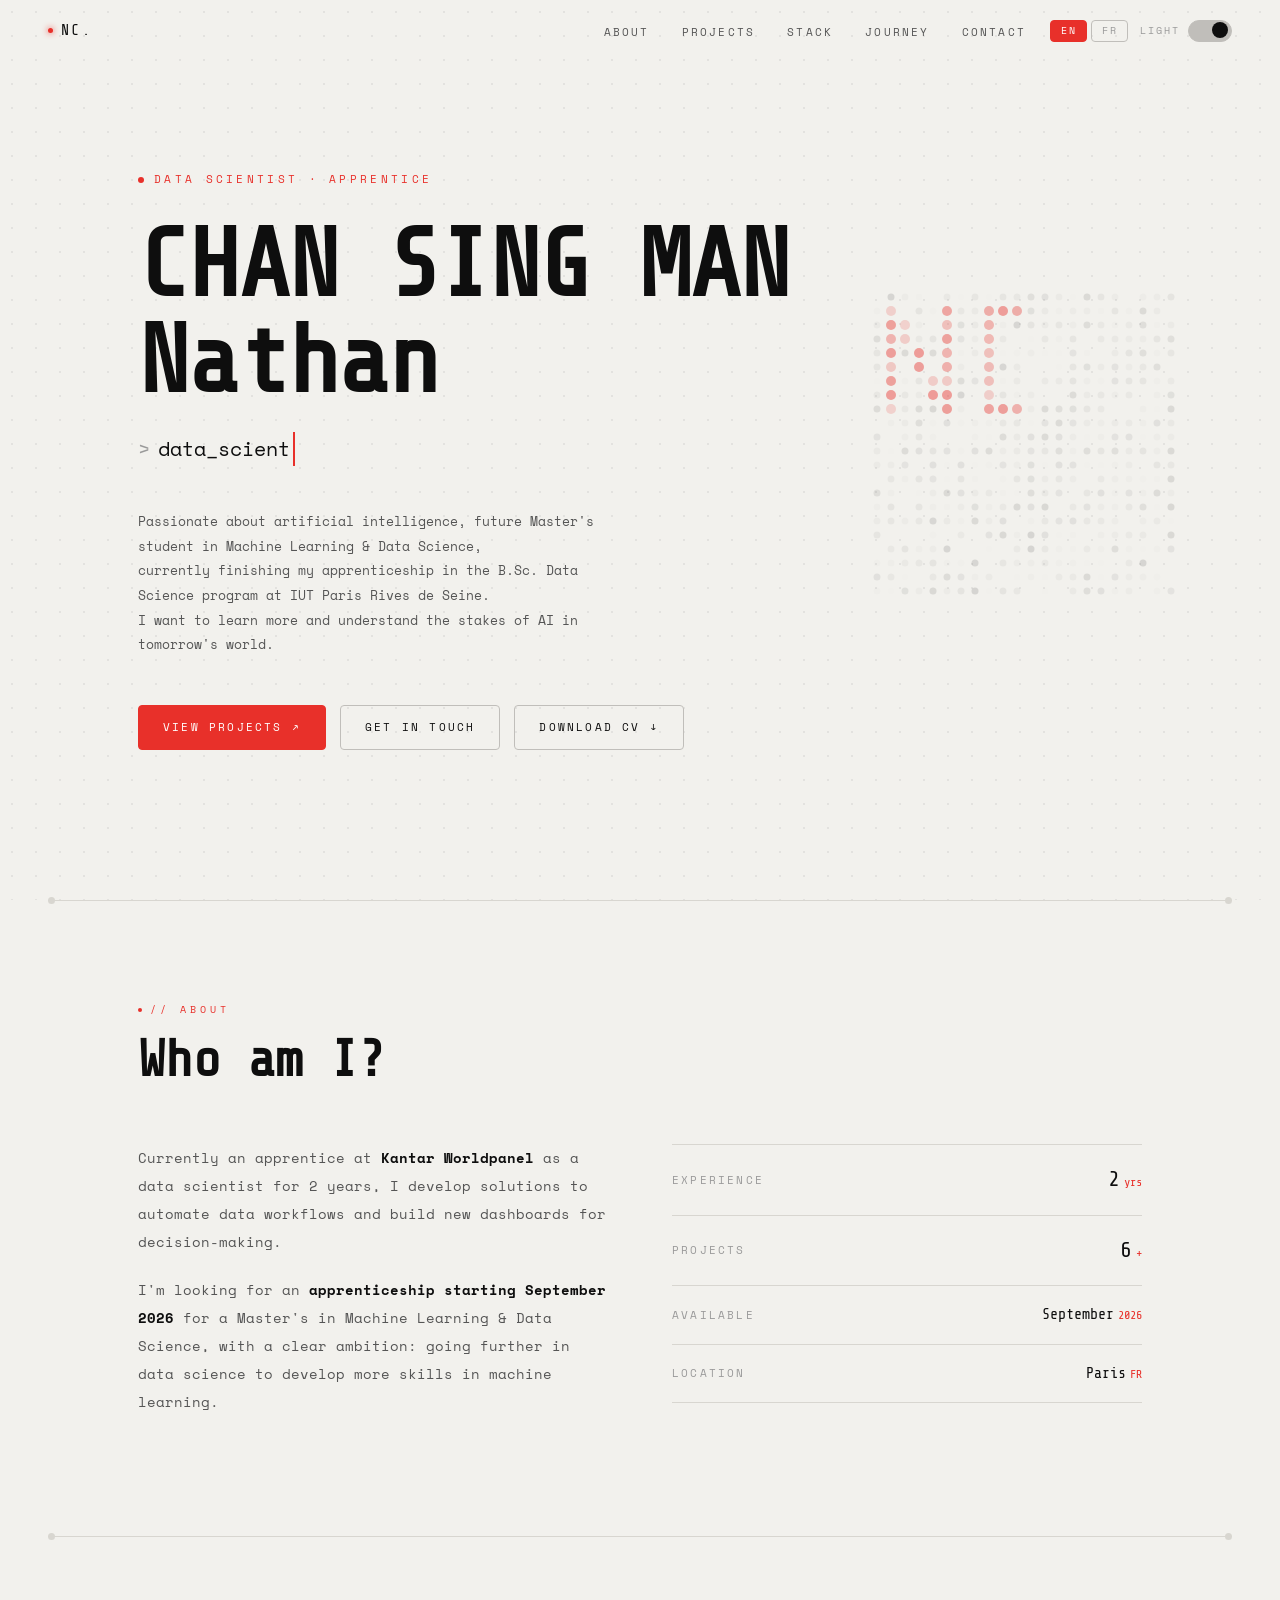
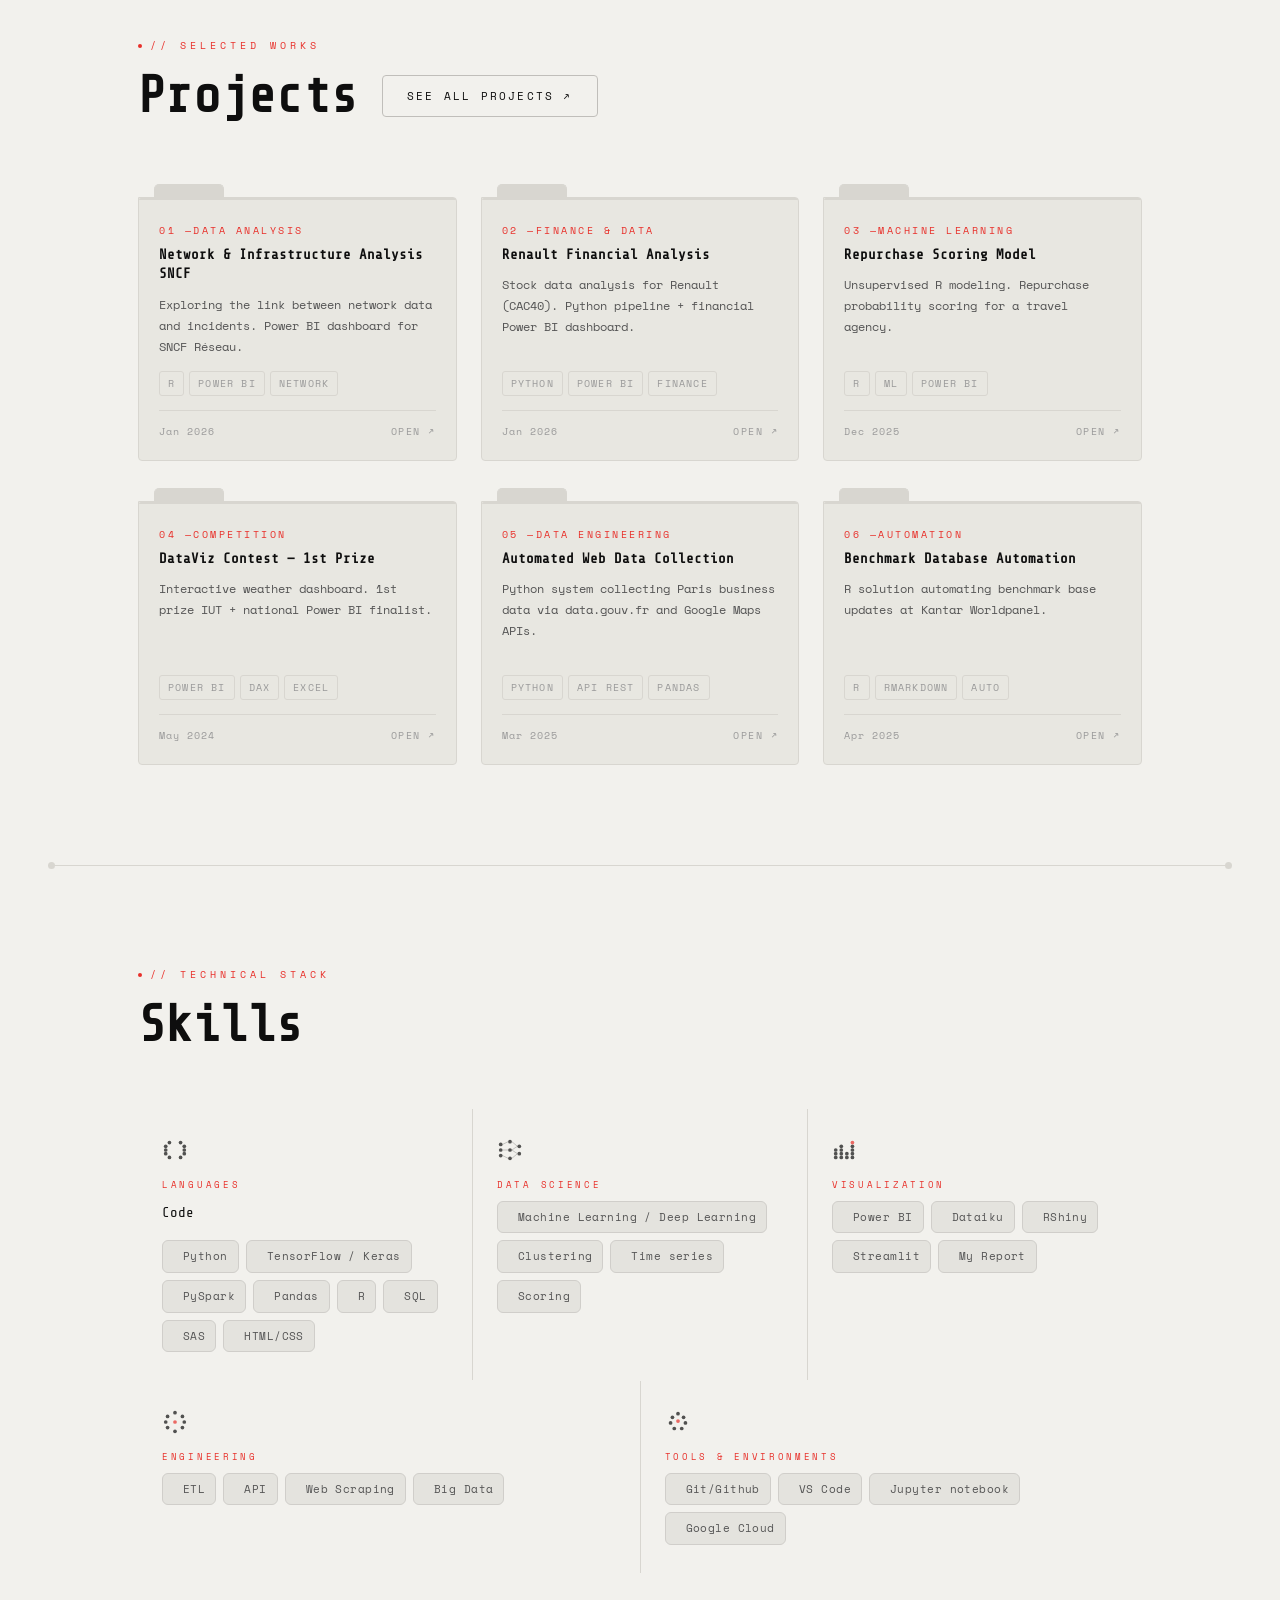
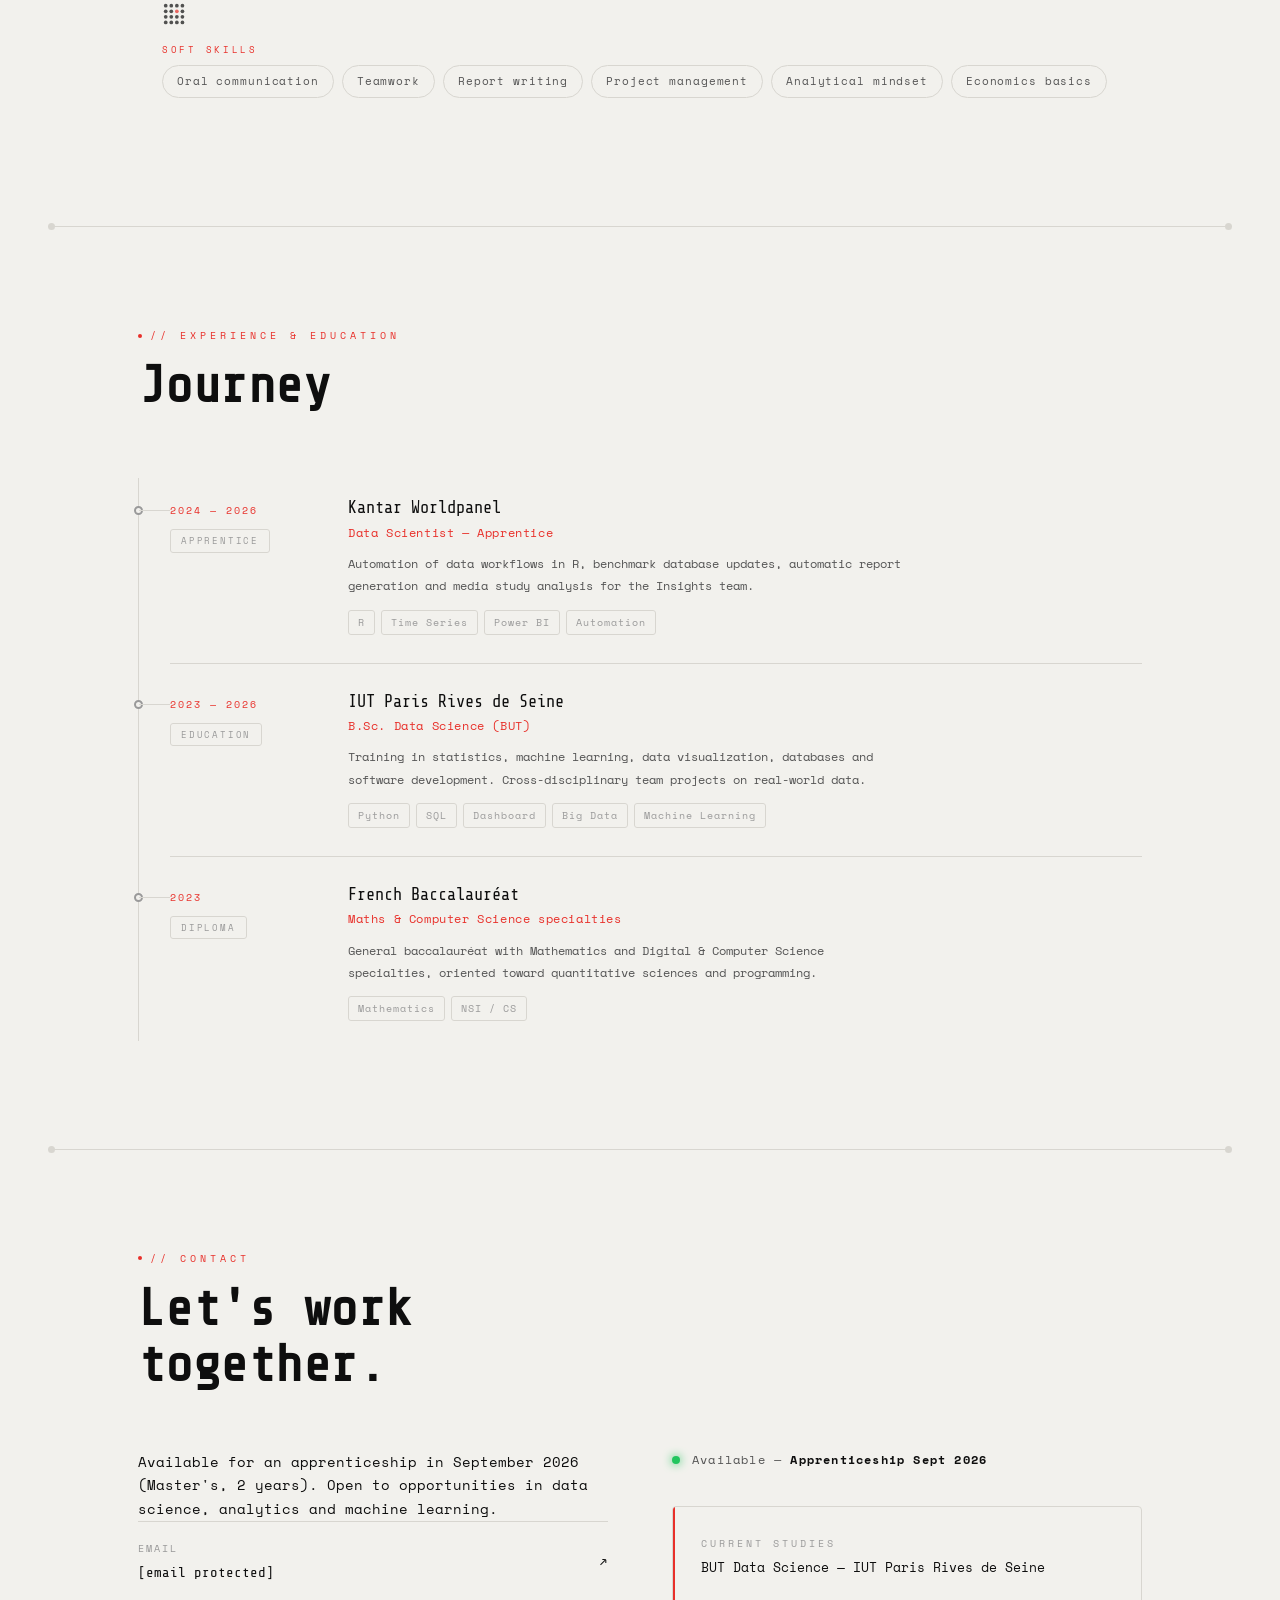
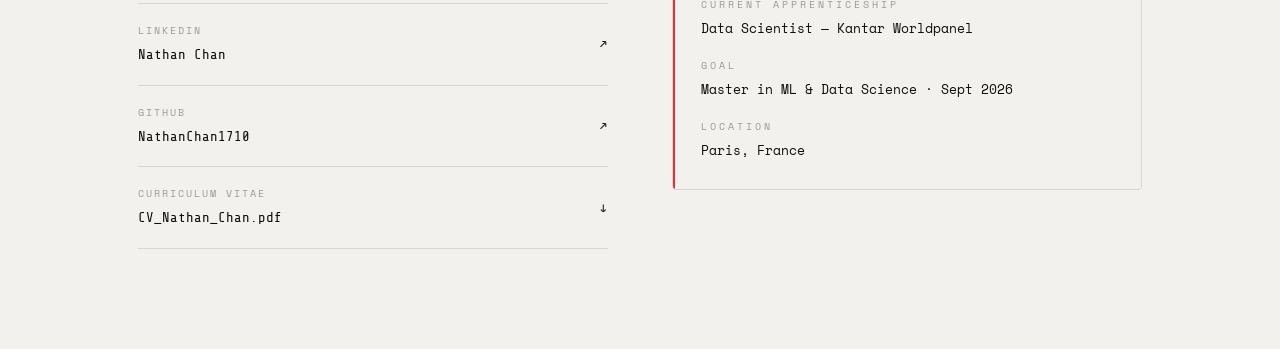
==== index.html @ ea1f3a89 "fix mobile mod" ====
<!DOCTYPE html>
<html lang="en" data-theme="light">
<head>
  <meta charset="UTF-8" />
  <meta name="viewport" content="width=device-width, initial-scale=1.0" />
  <link rel="icon" type="image/png" href="icon.png">
  <link rel="preconnect" href="https://fonts.googleapis.com" />
  <link rel="preconnect" href="https://fonts.gstatic.com" crossorigin />
  <link href="https://fonts.googleapis.com/css2?family=Share+Tech+Mono&family=Space+Mono:ital,wght@0,400;0,700;1,400&display=swap" rel="stylesheet" />

  <!-- SEO -->
  <title>Nathan Chan Sing Man — Data Scientist & ML Engineer</title>
  <meta name="description" content="Portfolio de Nathan Chan Sing Man, Data Scientist en alternance chez Kantar Worldpanel. Projets en Python, R, Power BI, Machine Learning et Data Engineering.">
  <meta name="keywords" content="Nathan Chan Sing Man, Data Scientist, Machine Learning, Python, R, Power BI, Data Engineering, IUT Paris, Kantar Worldpanel, portfolio">
  <meta name="author" content="Nathan Chan Sing Man">
  <link rel="canonical" href="https://nathanchansingman.netlify.app/">
  <meta name="robots" content="index, follow">
  <meta name="googlebot" content="index, follow">
  <meta name="google-site-verification" content="92Bvwiwq-VwMR6B7AMSwlVvuZEKWQvHiy6HHFchWAic" />

  <!-- Open Graph -->
  <meta property="og:type" content="website">
  <meta property="og:url" content="https://nathanchansingman.netlify.app/">
  <meta property="og:title" content="Nathan Chan Sing Man — Data Scientist & ML Engineer">
  <meta property="og:description" content="Portfolio de Nathan Chan Sing Man, Data Scientist en alternance chez Kantar Worldpanel. Projets en Python, R, Power BI, Machine Learning et Data Engineering.">
  <meta property="og:image" content="https://nathanchansingman.netlify.app/Images/og-preview.png">
  <meta property="og:locale" content="fr_FR">
  <meta property="og:locale:alternate" content="en_GB">

  <!-- Twitter Card -->
  <meta name="twitter:card" content="summary_large_image">
  <meta name="twitter:title" content="Nathan Chan Sing Man — Data Scientist">
  <meta name="twitter:description" content="Portfolio Data Science : Python, R, Power BI, ML. Alternant chez Kantar Worldpanel, IUT Paris Rives de Seine.">
  <meta name="twitter:image" content="https://nathanchansingman.netlify.app/Images/og-preview.png">

  <!-- JSON-LD -->
  <script type="application/ld+json">
  {
    "@context": "https://schema.org",
    "@type": "Person",
    "name": "Nathan Chan Sing Man",
    "url": "https://nathanchansingman.netlify.app/",
    "jobTitle": "Data Scientist",
    "worksFor": { "@type": "Organization", "name": "Kantar Worldpanel" },
    "alumniOf": { "@type": "EducationalOrganization", "name": "IUT Paris Rives de Seine" },
    "sameAs": [
      "https://www.linkedin.com/in/nathan-chan-sing-man-560b10272/",
      "https://github.com/NathanChan1710"
    ],
    "knowsAbout": ["Python", "R", "Machine Learning", "Power BI", "Data Science", "Data Engineering"]
  }
  </script>
  <style>
    *, *::before, *::after { margin: 0; padding: 0; box-sizing: border-box; }

    :root {
      --mono: 'Space Mono', monospace;
      --dot:  'Share Tech Mono', monospace;
      --red:  #e8302a;
      --transition: 0.4s cubic-bezier(0.25, 0.46, 0.45, 0.94);
    }

    [data-theme="dark"] {
      --bg:            #0a0a0a;
      --bg2:           #111111;
      --border:        #1e1e1e;
      --border2:       #2e2e2e;
      --text:          #f0f0f0;
      --text2:         #888;
      --text3:         #444;
      --folder-bg:     #141414;
      --folder-tab:    #1c1c1c;
      --folder-cover:  #1a1a1a;
      --folder-paper:  #111111;
      --folder-shadow: rgba(0,0,0,0.8);
      --nav-bg:        rgba(10,10,10,0.94);
      --noise-op:      0.022;
      --dot-color:     rgba(255,255,255,0.07);
      --widget-bg:     rgba(18,18,18,0.96);
      --tag-bg:        rgba(255,255,255,0.04);
      --sk-chip-bg:    #161616;
      --sk-chip-border:#252525;
    }

    [data-theme="light"] {
      --bg:            #f2f1ed;
      --bg2:           #e8e7e1;
      --border:        #d8d6d0;
      --border2:       #c0beba;
      --text:          #0e0e0e;
      --text2:         #555;
      --text3:         #9a9a9a;
      --folder-bg:     #e8e7e1;
      --folder-tab:    #d8d6d0;
      --folder-cover:  #dddbd5;
      --folder-paper:  #eeede8;
      --folder-shadow: rgba(0,0,0,0.12);
      --nav-bg:        rgba(242,241,237,0.94);
      --noise-op:      0.035;
      --dot-color:     rgba(0,0,0,0.06);
      --widget-bg:     rgba(230,229,224,0.97);
      --tag-bg:        rgba(0,0,0,0.04);
      --sk-chip-bg:    #e4e3de;
      --sk-chip-border:#d0ceca;
    }

    html { scroll-behavior: smooth; }
    body {
      background: var(--bg); color: var(--text);
      font-family: var(--mono); font-size: 14px; line-height: 1.7;
      overflow-x: hidden;
      transition: background 0.5s ease, color 0.5s ease;
    }

    body::before {
      content: ''; position: fixed; inset: 0;
      background-image: radial-gradient(circle, var(--dot-color) 1px, transparent 1px);
      background-size: 24px 24px;
      pointer-events: none; z-index: 0;
      transition: opacity 0.5s;
    }

    /* ── NAV ── */
    nav {
      position: fixed; top: 0; left: 0; right: 0; z-index: 600;
      display: flex; justify-content: space-between; align-items: center;
      padding: 18px 48px; border-bottom: 1px solid transparent;
      transition: border-color 0.4s, background 0.4s;
    }
    nav.scrolled { border-color: var(--border); background: var(--nav-bg); backdrop-filter: blur(16px); }

    .nav-logo {
      font-family: var(--dot); font-size: 15px; letter-spacing: 0.15em;
      color: var(--text); text-decoration: none;
      display: flex; align-items: center; gap: 8px;
    }
    .nav-logo-dot {
      width: 5px; height: 5px; background: var(--red); border-radius: 50%;
      box-shadow: 0 0 6px var(--red);
      animation: dotPulse 3s ease infinite;
    }
    @keyframes dotPulse {
      0%,100% { opacity:1; transform: scale(1); }
      50% { opacity:0.4; transform: scale(0.6); }
    }

    .nav-right { display: flex; align-items: center; gap: 24px; }
    .nav-links { display: flex; gap: 32px; list-style: none; }
    .nav-links a {
      color: var(--text2); text-decoration: none;
      font-size: 11px; letter-spacing: 0.2em; text-transform: uppercase;
      transition: color var(--transition); position: relative;
    }
    .nav-links a::after {
      content: ''; position: absolute; bottom: -4px; left: 0;
      width: 100%; height: 1px; background: var(--red);
      transform: scaleX(0);
      transform-origin: var(--underline-origin, left);
      transition: transform 0.3s ease;
    }
    .nav-links a:hover { color: var(--text); }
    .nav-links a:hover::after { transform: scaleX(1); transform-origin: left; }
    .nav-links a.active::after { transform: scaleX(1); }

    /* NAV CONTROLS ROW */
    .nav-controls { display: flex; align-items: center; gap: 12px; }

    /* Language toggle */
    .lang-toggle {
      display: flex; align-items: center; gap: 4px;
      font-size: 10px; letter-spacing: 0.15em;
    }
    .lang-btn {
      padding: 5px 10px; cursor: pointer;
      background: transparent;
      border: 1px solid var(--border2);
      border-radius: 4px;
      font-family: var(--mono);
      font-size: 10px; letter-spacing: 0.15em; text-transform: uppercase;
      color: var(--text3); transition: all 0.25s; line-height: 1;
    }
    .lang-btn.active { background: var(--red); color: #fff; border-color: var(--red); }
    .lang-separator { display: none; }

    /* Theme toggle */
    .theme-toggle-wrap { display: flex; align-items: center; gap: 8px; }
    .toggle-label { font-size: 10px; letter-spacing: 0.2em; text-transform: uppercase; color: var(--text3); user-select: none; min-width: 34px; }
    .theme-toggle { position: relative; width: 44px; height: 22px; cursor: pointer; flex-shrink: 0; }
    .theme-toggle input { opacity: 0; width: 0; height: 0; position: absolute; }
    .toggle-track { position: absolute; inset: 0; background: var(--border2); border: 1px solid var(--border2); border-radius: 11px; transition: background 0.3s; }
    .toggle-thumb { position: absolute; top: 2px; left: 2px; width: 16px; height: 16px; background: var(--text); border-radius: 50%; transition: transform 0.3s ease; }
    .theme-toggle input:checked ~ .toggle-thumb { transform: translateX(22px); }

    /* Hamburger */
    .hamburger { display: none; flex-direction: column; gap: 5px; cursor: pointer; padding: 6px; background: none; border: none; }
    .hamburger span { display: block; width: 20px; height: 1.5px; background: var(--text); transition: all 0.3s; }
    .hamburger.open span:nth-child(1) { transform: translateY(6.5px) rotate(45deg); }
    .hamburger.open span:nth-child(2) { opacity: 0; transform: scaleX(0); }
    .hamburger.open span:nth-child(3) { transform: translateY(-6.5px) rotate(-45deg); }

    /* Mobile menu */
    .mobile-menu {
      display: none;
      position: fixed; top: 72px; left: 12px; right: 12px;
      z-index: 590;
      background: var(--nav-bg);
      backdrop-filter: blur(24px);
      -webkit-backdrop-filter: blur(24px);
      border: 1px solid var(--border);
      border-radius: 12px;
      padding: 8px 0 8px;
      flex-direction: column;
      align-items: stretch;
      gap: 0;
      opacity: 0;
      transform: translateY(-20px) scale(0.94);
      transform-origin: top center;
      transition: opacity 0.35s cubic-bezier(0.22,1,0.36,1),
                  transform 0.35s cubic-bezier(0.22,1,0.36,1);
      box-shadow: 0 16px 48px rgba(0,0,0,0.18);
      pointer-events: none;
      clip-path: inset(0 0 100% 0 round 12px);
    }
    .mobile-menu.open {
      display: flex;
      opacity: 1;
      transform: translateY(0) scale(1);
      pointer-events: all;
      animation: menuReveal 0.4s cubic-bezier(0.22,1,0.36,1) forwards;
    }
    @keyframes menuReveal {
      from {
        opacity: 0;
        transform: translateY(-20px) scale(0.94);
        clip-path: inset(0 0 100% 0 round 12px);
      }
      to {
        opacity: 1;
        transform: translateY(0) scale(1);
        clip-path: inset(0 0 0% 0 round 12px);
      }
    }

    .mobile-menu a {
      font-family: var(--dot); font-size: 18px; letter-spacing: 0.08em;
      color: var(--text); text-decoration: none; text-transform: uppercase;
      transition: color 0.2s, background 0.2s;
      padding: 14px 24px;
      border-bottom: 1px solid var(--border);
      opacity: 0;
      transform: translateX(-12px);
      transition: color 0.2s, background 0.2s, opacity 0.28s ease, transform 0.28s ease;
    }
    .mobile-menu.open a { opacity: 1; transform: translateX(0); }
    .mobile-menu.open a:nth-child(1) { transition-delay: 0.08s; }
    .mobile-menu.open a:nth-child(2) { transition-delay: 0.13s; }
    .mobile-menu.open a:nth-child(3) { transition-delay: 0.18s; }
    .mobile-menu.open a:nth-child(4) { transition-delay: 0.23s; }
    .mobile-menu.open a:nth-child(5) { transition-delay: 0.28s; }
    .mobile-menu.closing {
      animation: menuHide 0.3s cubic-bezier(0.55,0,1,0.45) forwards;
    }
    @keyframes menuHide {
      from {
        opacity: 1;
        transform: translateY(0) scale(1);
        clip-path: inset(0 0 0% 0 round 12px);
      }
      to {
        opacity: 0;
        transform: translateY(-16px) scale(0.94);
        clip-path: inset(0 0 100% 0 round 12px);
      }
    }
    .mobile-menu.closing a { opacity: 0; transform: translateX(-12px); transition: none; }
    .mobile-menu a:active { color: var(--red); background: var(--tag-bg); }
    .mobile-menu-controls { display: none; }

    .mobile-menu-backdrop {
      display: none; position: fixed; inset: 0; z-index: 489;
      background: rgba(0,0,0,0.3);
      backdrop-filter: blur(2px);
      opacity: 0; transition: opacity 0.35s ease;
    }
    .mobile-menu-backdrop.open { display: block; opacity: 1; }

    section { padding: 100px 48px; max-width: 1100px; margin: 0 auto; position: relative; z-index: 2; }

    /* ── HERO ── */
    #hero {
      min-height: 100vh; display: flex; flex-direction: column;
      justify-content: center; padding-top: 120px; position: relative;
    }

    #dotCanvas {
      position: absolute; right: 0; top: 50%;
      transform: translateY(-50%);
      opacity: 0.55; pointer-events: none;
      width: 320px; height: 320px;
    }

    .hero-label {
      font-size: 11px; letter-spacing: 0.3em; text-transform: uppercase;
      color: var(--red); margin-bottom: 28px;
      opacity: 0; animation: fadeUp 0.8s ease 0.3s forwards;
      display: flex; align-items: center; gap: 10px;
    }
    .hero-label::before { content: ''; display: inline-block; width: 6px; height: 6px; background: var(--red); border-radius: 50%; }

    .hero-name {
      font-family: var(--dot); font-size: clamp(44px, 8vw, 96px);
      line-height: 1; letter-spacing: -0.02em; margin-bottom: 20px;
      opacity: 0; animation: fadeUp 0.8s ease 0.5s forwards;
    }
    .hero-title-wrap {
      font-size: clamp(13px, 1.8vw, 20px); color: var(--text2);
      margin-bottom: 40px; height: 2em;
      display: flex; align-items: center; gap: 8px;
      opacity: 0; animation: fadeUp 0.8s ease 0.7s forwards;
    }
    .hero-title-prefix { color: var(--text3); }
    #typewriter { color: var(--text); border-right: 2px solid var(--red); padding-right: 3px; animation: blink 0.8s step-end infinite; }
    .hero-desc {
      max-width: 480px; color: var(--text2); font-size: 13px; line-height: 1.9;
      margin-bottom: 48px; opacity: 0; animation: fadeUp 0.8s ease 0.9s forwards;
    }
    .hero-cta { display: flex; gap: 14px; flex-wrap: wrap; opacity: 0; animation: fadeUp 0.8s ease 1.1s forwards; }

    .btn { display: inline-flex; align-items: center; padding: 12px 24px; font-family: var(--mono); font-size: 11px; letter-spacing: 0.2em; text-transform: uppercase; text-decoration: none; transition: all var(--transition); position: relative; overflow: hidden; border-radius: 4px; cursor: pointer; }
    .btn-inner { position: relative; z-index: 1; }
    .btn::before { content: ''; position: absolute; inset: 0; transform: scaleX(0); transform-origin: left; transition: transform 0.35s ease; z-index: 0; }
    .btn:hover::before { transform: scaleX(1); }
    .btn-primary { background: var(--red); color: #fff; border: 1px solid var(--red); }
    .btn-primary::before { background: #c01f1a; }
    .btn-primary:hover { transform: translateY(-3px); box-shadow: 0 10px 28px rgba(232,48,42,0.45); }
    .btn-ghost { background: transparent; color: var(--text); border: 1px solid var(--border2); }
    .btn-ghost::before { background: var(--red); }
    .btn-ghost:hover { color: #fff; border-color: var(--red); }

    .section-label { font-size: 10px; letter-spacing: 0.4em; text-transform: uppercase; color: var(--red); margin-bottom: 14px; display: flex; align-items: center; gap: 8px; }
    .section-label::before { content: ''; display: inline-block; width: 4px; height: 4px; background: var(--red); border-radius: 50%; flex-shrink: 0; }
    .section-label-text::before { content: '// '; }

    .section-title { font-family: var(--dot); font-size: clamp(28px, 4vw, 52px); line-height: 1.1; margin-bottom: 56px; letter-spacing: -0.01em; }

    .divider {
      width: calc(100% - 96px); height: 1px;
      background: var(--border); margin: 0 auto;
      position: relative; z-index: 2;
      transition: background 0.5s;
    }
    .divider::before, .divider::after {
      content: ''; position: absolute; top: -3px;
      width: 7px; height: 7px; border-radius: 50%;
      background: var(--border); transition: background 0.5s;
    }
    .divider::before { left: 0; }
    .divider::after  { right: 0; }

    /* ── ABOUT ── */
    #about .about-grid { display: grid; grid-template-columns: 1fr 1fr; gap: 64px; align-items: start; }
    .about-text p { color: var(--text2); margin-bottom: 20px; line-height: 2; }
    .about-text p strong { color: var(--text); }
    .stat-row { display: flex; justify-content: space-between; align-items: center; padding: 16px 0; border-bottom: 1px solid var(--border); transition: border-color 0.5s; }
    .stat-row:first-child { border-top: 1px solid var(--border); }
    .stat-label { font-size: 11px; letter-spacing: 0.2em; text-transform: uppercase; color: var(--text3); }
    .stat-value { font-family: var(--dot); font-size: 22px; color: var(--text); }
    .stat-value span { font-size: 12px; color: var(--red); margin-left: 4px; }

    /* ── NOTHING WIDGET ── */
    .nothing-widget {
      position: fixed; bottom: 28px; right: 28px; z-index: 400;
      width: 140px;
      background: var(--widget-bg);
      border: 1px solid var(--border2);
      border-radius: 18px;
      padding: 12px 14px;
      backdrop-filter: blur(20px);
      box-shadow: 0 8px 32px rgba(0,0,0,0.2);
      opacity: 0;
      transform: translateY(20px);
      transition: opacity 0.6s ease 2s, transform 0.6s ease 2s, border-color 0.3s;
      pointer-events: none;
    }
    .nothing-widget.visible { opacity: 1; transform: translateY(0); pointer-events: auto; }
    .nothing-widget:hover { border-color: var(--red); }
    .nw-time { font-family: var(--dot); font-size: 26px; line-height: 1; color: var(--text); letter-spacing: 0.02em; margin-bottom: 6px; }
    .nw-status { display: flex; align-items: center; gap: 6px; }
    .nw-dot { width: 5px; height: 5px; border-radius: 50%; background: #22c55e; box-shadow: 0 0 6px #22c55e; animation: dotPulse 2s ease infinite; }
    .nw-label { font-size: 9px; letter-spacing: 0.15em; text-transform: uppercase; color: var(--text3); }
    .nw-sub { font-size: 9px; color: var(--text3); letter-spacing: 0.05em; margin-top: 8px; padding-top: 8px; border-top: 1px solid var(--border); }
    .nw-sub span { color: var(--red); }

    /* ── TIMELINE ── */
    .timeline { position: relative; padding-left: 32px; }
    .timeline::before { content: ''; position: absolute; left: 0; top: 8px; bottom: 8px; width: 1px; background: var(--border); transition: background 0.5s; }
    .tl-item {
      position: relative; display: grid; grid-template-columns: 150px 1fr;
      gap: 28px; align-items: start; padding: 28px 0;
      border-bottom: 1px solid var(--border); transition: border-color 0.5s;
    }
    .tl-item:last-child { border-bottom: none; }
    .tl-item::before {
      content: ''; position: absolute; left: -36px; top: 36px;
      width: 9px; height: 9px; background: var(--bg); border: 2px solid var(--text3);
      border-radius: 50%; transition: border-color 0.3s, background 0.3s, box-shadow 0.3s;
    }
    .tl-item:hover::before { border-color: var(--red); background: var(--red); box-shadow: 0 0 8px var(--red); }
    .tl-item::after { content: ''; position: absolute; left: -31px; top: 40px; width: 31px; height: 1px; background: var(--border); transition: background 0.3s; }
    .tl-item:hover::after { background: var(--red); }
    .tl-meta { padding-top: 4px; }
    .tl-date { font-size: 10px; letter-spacing: 0.2em; text-transform: uppercase; color: var(--red); margin-bottom: 8px; display: block; }
    .tl-type { display: inline-block; font-size: 9px; letter-spacing: 0.2em; text-transform: uppercase; padding: 3px 10px; border: 1px solid var(--border); color: var(--text3); border-radius: 3px; }
    .tl-org { font-family: var(--dot); font-size: 17px; color: var(--text); margin-bottom: 4px; line-height: 1.2; }
    .tl-role { font-size: 12px; color: var(--red); letter-spacing: 0.05em; margin-bottom: 10px; }
    .tl-desc { font-size: 12px; color: var(--text2); line-height: 1.85; max-width: 560px; }
    .tl-tags { display: flex; flex-wrap: wrap; gap: 6px; margin-top: 12px; }
    .tl-tag { font-size: 10px; letter-spacing: 0.1em; padding: 3px 9px; border: 1px solid var(--border); color: var(--text3); border-radius: 3px; }

    /* ── SKILLS — REDESIGN (no bars) ── */
    .skills-grid { display: grid; grid-template-columns: repeat(3, 1fr); gap: 1px; background: var(--border); }
    .skills-grid-bottom { display: grid; grid-template-columns: repeat(2, 1fr); gap: 1px; background: var(--border); margin-top: 1px; }
    .sk-block { background: var(--bg); padding: 28px 24px; position: relative; overflow: hidden; transition: background var(--transition); }
    .sk-block:hover { background: var(--bg2); }
    .sk-block::after { content: ''; position: absolute; bottom: 0; left: 0; height: 2px; width: 0; background: var(--red); transition: width 0.4s ease; }
    .sk-block:hover::after { width: 100%; }

    .sk-glyph { width: 26px; height: 26px; margin-bottom: 14px; display: block; opacity: 0.7; transition: opacity 0.3s; color: var(--text); }
    .sk-block:hover .sk-glyph { opacity: 1; }

    .sk-label { font-size: 9px; letter-spacing: 0.3em; text-transform: uppercase; color: var(--red); margin-bottom: 8px; display: block; }
    .sk-title { font-family: var(--dot); font-size: 14px; color: var(--text); margin-bottom: 16px; }

    /* Tech chips — visually interesting, no hierarchy implied */
    .sk-chips { display: flex; flex-wrap: wrap; gap: 7px; }
    .sk-chip {
      display: inline-flex; align-items: center; gap: 5px;
      padding: 6px 10px; background: var(--sk-chip-bg);
      border: 1px solid var(--sk-chip-border);
      border-radius: 6px; font-size: 11px; color: var(--text2);
      transition: all 0.25s; cursor: default; user-select: none;
      letter-spacing: 0.04em;
    }
    .sk-chip::before { content: ''; width: 5px; height: 5px; background: var(--red); border-radius: 50%; opacity: 0; transition: opacity 0.25s; flex-shrink: 0; }
    .sk-block:hover .sk-chip { border-color: var(--border2); color: var(--text); }
    .sk-block:hover .sk-chip::before { opacity: 0.6; }
    .sk-block:hover .sk-chip:hover { border-color: var(--red); background: rgba(232,48,42,0.07); color: var(--text); }
    .sk-block:hover .sk-chip:hover::before { opacity: 1; }

    .sk-pills { display: flex; flex-wrap: wrap; gap: 8px; margin-top: 4px; }
    .sk-pill { font-size: 11px; letter-spacing: 0.08em; padding: 6px 14px; border: 1px solid var(--border); color: var(--text2); transition: all 0.3s; border-radius: 20px; }
    .sk-block:hover .sk-pill { border-color: var(--border2); color: var(--text); }

    /* ── PROJECTS GRID ── */
    .projects-grid { display: grid; grid-template-columns: repeat(3, 1fr); grid-auto-rows: 1fr; gap: 24px; }
    .folder-card { position: relative; cursor: pointer; margin-top: 16px; display: flex; flex-direction: column; }
    .folder-tab {
      position: absolute; top: -13px; left: 16px;
      width: 70px; height: 14px;
      background: var(--folder-tab); border: 1px solid var(--border); border-bottom: none;
      border-radius: 5px 5px 0 0;
      transition: width 0.35s ease, background 0.35s ease, border-color 0.35s;
    }
    .folder-body {
      background: var(--folder-bg); border: 1px solid var(--border);
      padding: 24px 20px 20px; position: relative;
      flex: 1; display: flex; flex-direction: column;
      border-radius: 0 4px 4px 4px;
      transition: transform 0.35s cubic-bezier(0.34, 1.3, 0.64, 1), box-shadow 0.35s ease, background 0.5s, border-color 0.5s;
    }
    .folder-body::before { content: ''; position: absolute; top: 0; left: 0; right: 0; height: 2px; background: var(--border); transition: background 0.3s; border-radius: 4px 4px 0 0; }
    .folder-card:hover .folder-tab { width: 110px; background: var(--red); border-color: var(--red); }
    .folder-card:hover .folder-body { transform: translateY(-8px); box-shadow: 0 20px 48px var(--folder-shadow); border-color: var(--border2); }
    .folder-card:hover .folder-body::before { background: var(--red); }
    .folder-card.opening .folder-tab { width: 140px; }
    .folder-card.opening .folder-body { transform: translateY(-16px) rotateX(8deg); transform-origin: bottom center; box-shadow: 0 32px 64px var(--folder-shadow); }

    .folder-num { font-size: 10px; letter-spacing: 0.25em; text-transform: uppercase; color: var(--red); margin-bottom: 6px; display: flex; align-items: center; gap: 0; flex-wrap: wrap; }
    .folder-type-badge { font-size: 10px; letter-spacing: 0.25em; text-transform: uppercase; color: var(--red); font-family: var(--mono); }
    .folder-title { font-family: var(--dot); font-size: 14px; line-height: 1.4; color: var(--text); margin-bottom: 10px; transition: color 0.3s; }
    .folder-card:hover .folder-title { color: var(--red); }
    .folder-desc { font-size: 12px; color: var(--text2); line-height: 1.75; margin-bottom: 14px; flex: 1; }
    .folder-tags { display: flex; flex-wrap: wrap; gap: 5px; margin-bottom: 14px; }
    .ftag { font-size: 10px; letter-spacing: 0.12em; text-transform: uppercase; color: var(--text3); padding: 3px 8px; border: 1px solid var(--border); transition: border-color 0.3s, color 0.3s; border-radius: 3px; }
    .folder-card:hover .ftag { border-color: var(--border2); color: var(--text2); }
    .folder-meta { display: flex; justify-content: space-between; align-items: center; border-top: 1px solid var(--border); padding-top: 12px; margin-top: auto; transition: border-color 0.5s; }
    .folder-date { font-size: 10px; color: var(--text3); letter-spacing: 0.1em; }
    .folder-open-hint { font-size: 10px; letter-spacing: 0.15em; text-transform: uppercase; color: var(--text3); transition: color 0.3s; }
    .folder-card:hover .folder-open-hint { color: var(--red); }

    /* ── FOLDER MODAL ── */
    .folder-modal { position: fixed; inset: 0; z-index: 800; display: flex; align-items: center; justify-content: center; pointer-events: none; }
    .folder-modal.active { pointer-events: all; }
    .fm-backdrop { position: fixed; inset: 0; z-index: 0; background: rgba(0,0,0,0); backdrop-filter: blur(0px); transition: background 0.5s ease, backdrop-filter 0.5s ease; }
    .folder-modal.active .fm-backdrop { background: rgba(0,0,0,0.75); backdrop-filter: blur(12px); }

    /* Main scene: two-column card, fixed height to fit screen */
    .fm-scene {
      position: relative; z-index: 1;
      width: min(1160px, 96vw);
      height: min(680px, 92vh);
      display: grid;
      grid-template-columns: 1fr 1fr;
      background: var(--folder-paper);
      border: 1px solid var(--border2);
      border-radius: 12px;
      overflow: hidden;
      opacity: 0;
      transform: scale(0.92) translateY(20px);
      transition: none;
      box-shadow: 0 40px 100px rgba(0,0,0,0.45);
    }
    .folder-modal.active .fm-scene { animation: modalOpen 0.5s cubic-bezier(0.22, 1, 0.36, 1) forwards; }
    .folder-modal.closing .fm-scene { animation: modalClose 0.35s cubic-bezier(0.55, 0, 1, 0.45) forwards; }
    @keyframes modalOpen  { from{opacity:0;transform:scale(0.92) translateY(20px)} to{opacity:1;transform:scale(1) translateY(0)} }
    @keyframes modalClose { from{opacity:1;transform:scale(1) translateY(0)} to{opacity:0;transform:scale(0.9) translateY(16px)} }

    /* LEFT: text content */
    .fm-left {
      display: flex; flex-direction: column; justify-content: center;
      padding: 44px 44px 36px;
      overflow: hidden;
      position: relative;
    }
    .fm-left::after { display: none; }
    .fm-close { position: absolute; top: 16px; right: 16px; z-index: 10; background: none; border: none; cursor: pointer; color: var(--text3); font-size: 18px; font-family: var(--mono); transition: color 0.3s; line-height: 1; }
    .fm-close:hover { color: var(--red); }
    .fm-label { font-size: 10px; letter-spacing: 0.3em; text-transform: uppercase; color: var(--red); margin-bottom: 10px; }
    .fm-title { font-family: var(--dot); font-size: 22px; color: var(--text); line-height: 1.25; margin-bottom: 20px; }
    .fm-section { font-size: 10px; letter-spacing: 0.25em; text-transform: uppercase; color: var(--text3); margin-top: 16px; margin-bottom: 8px; }
    .fm-section::before { content: '— '; color: var(--red); }
    .fm-left p, .fm-left li { font-size: 12.5px; color: var(--text2); line-height: 1.8; margin-bottom: 4px; }
    .fm-left ul { padding-left: 16px; }
    .fm-tags { display: flex; flex-wrap: wrap; gap: 7px; margin-top: 8px; }
    .fm-tag { font-size: 10px; letter-spacing: 0.15em; text-transform: uppercase; color: var(--red); padding: 3px 10px; border: 1px solid rgba(232,48,42,0.35); border-radius: 3px; }
    .fm-footer { display: flex; justify-content: space-between; align-items: center; margin-top: 20px; padding-top: 16px; border-top: 1px solid var(--border); }
    .fm-date { font-size: 11px; color: var(--text3); letter-spacing: 0.1em; }
    .fm-github { display: inline-flex; align-items: center; gap: 8px; font-size: 10px; letter-spacing: 0.15em; text-transform: uppercase; color: var(--text); text-decoration: none; border: 1px solid var(--border2); padding: 7px 14px; border-radius: 4px; transition: all var(--transition); }
    .fm-github:hover { border-color: var(--red); color: var(--red); }

    /* RIGHT: stacked images column */
    .fm-right {
      position: relative;
      display: flex; flex-direction: column;
      background: var(--folder-paper);
      overflow-y: auto;
      gap: 0;
      padding: 0;
      justify-content: flex-start;
    }

    /* Stacked image items */
    .fm-img-stack {
      display: flex; flex-direction: column;
      width: 100%; height: 100%;
      position: relative; z-index: 1;
      gap: 4px;
    }
    .fm-img-item {
      position: relative; width: 100%;
      aspect-ratio: 16 / 9;
      overflow: hidden;
      flex-shrink: 0;
    }
    .fm-img-stack:has(.fm-img-item:only-child) .fm-img-item {
      aspect-ratio: unset;
      flex: 1;
    }
    .fm-img-item img {
      width: 100%; height: 100%;
      object-fit: cover; display: block;
    }
    .fm-img-item .fm-img-placeholder {
      display: flex; flex-direction: column; align-items: center; justify-content: center;
      gap: 12px; color: var(--text3); width: 100%; height: 100%; min-height: 120px;
      font-size: 10px; letter-spacing: 0.2em; text-transform: uppercase;
    }
    .fm-img-item .fm-img-placeholder svg { opacity: 0.2; }

    /* Responsive */
    @media (max-width: 700px) {
      .fm-scene {
        width: 95vw;
        max-height: 92vh;
        display: flex;
        flex-direction: column;
        overflow: hidden;
      }
      /* Text on top, scrollable, images inside the scroll at the bottom */
      .fm-left {
        order: 1;
        padding: 36px 20px 20px;
        overflow-y: auto;
        flex: 1;
        justify-content: flex-start;
        -webkit-overflow-scrolling: touch;
      }
      /* Images at the bottom of the scroll, not fixed */
      .fm-right {
        order: 1; /* inside fm-left scroll via different approach below */
        display: none; /* hidden — images injected into fm-left on mobile */
      }
      .fm-img-stack { flex-direction: row; }
      .fm-img-item { border-bottom: none; border-right: 1px solid var(--border); }
      .fm-img-item:last-child { border-right: none; }
    }

    /* ── CONTACT ── */
    .contact-grid { display: grid; grid-template-columns: 1fr 1fr; gap: 64px; width: 100%; }
    .contact-left p { font-size: 13px; color: var(--text2); line-height: 2; max-width: 380px; margin-bottom: 36px; }
    .contact-link { display: flex; justify-content: space-between; align-items: center; padding: 18px 0; border-bottom: 1px solid var(--border); text-decoration: none; color: var(--text); transition: color var(--transition); }
    .contact-link:first-child { border-top: 1px solid var(--border); }
    .contact-link:hover { color: var(--red); }
    .contact-link-label { font-size: 10px; letter-spacing: 0.2em; text-transform: uppercase; color: var(--text3); margin-bottom: 4px; }
    .contact-link-value { font-family: var(--dot); font-size: 14px; }
    .contact-link-arrow { font-size: 14px; transition: transform 0.3s; }
    .contact-link:hover .contact-link-arrow { transform: translate(4px, -4px); }
    .contact-status { display: flex; align-items: center; gap: 12px; margin-bottom: 36px; }
    .status-dot { width: 8px; height: 8px; border-radius: 50%; background: #22c55e; box-shadow: 0 0 10px #22c55e; animation: dotPulse 2s ease infinite; }
    .status-text { font-size: 12px; color: var(--text2); letter-spacing: 0.1em; }
    .status-text strong { color: var(--text); }
    .contact-info-block { padding: 28px; border: 1px solid var(--border); position: relative; overflow: hidden; border-radius: 4px; }
    .contact-info-block::before { content: ''; position: absolute; top: 0; left: 0; width: 2px; height: 100%; background: var(--red); }
    .info-row { margin-bottom: 18px; }
    .info-row:last-child { margin-bottom: 0; }
    .info-label { font-size: 10px; letter-spacing: 0.3em; text-transform: uppercase; color: var(--text3); margin-bottom: 4px; }
    .info-value { font-size: 13px; color: var(--text); }




    /* ── REVEAL ── */
    .reveal { opacity: 0; transform: translateY(24px); transition: opacity 0.7s ease, transform 0.7s ease; }
    .reveal.visible { opacity: 1; transform: translateY(0); }
    .reveal-delay-1 { transition-delay: 0.1s; }
    .reveal-delay-2 { transition-delay: 0.2s; }
    .reveal-delay-3 { transition-delay: 0.3s; }
    .reveal-delay-4 { transition-delay: 0.4s; }
    .reveal-delay-5 { transition-delay: 0.5s; }

    @keyframes fadeUp { from{opacity:0;transform:translateY(20px)}to{opacity:1;transform:translateY(0)} }
    @keyframes blink  { 0%,100%{border-color:var(--red)}50%{border-color:transparent} }

    /* ══════════════════════════════════════
       RESPONSIVE — TABLET (≤900px)
    ══════════════════════════════════════ */
    @media (max-width: 900px) {
      nav { padding: 14px 24px; }
      .nav-links { display: none; }
      .hamburger { display: flex; }
      section { padding: 72px 24px; }
      #about .about-grid, .contact-grid { grid-template-columns: 1fr; gap: 36px; }
      .skills-grid { grid-template-columns: 1fr 1fr; }
      .skills-grid-bottom { grid-template-columns: 1fr; }
      .projects-grid { grid-template-columns: 1fr 1fr; grid-auto-rows: auto; }
      .tl-item { grid-template-columns: 1fr; gap: 8px; }
      #dotCanvas { display: none; }
      .nothing-widget { display: none; }
    }

    /* ══════════════════════════════════════
       RESPONSIVE — MOBILE (≤600px)
    ══════════════════════════════════════ */
    @media (max-width: 600px) {
      /* ── FLOATING PILL NAVBAR ── */
      nav {
        top: 12px; left: 12px; right: 12px;
        width: auto;
        border-radius: 12px;
        padding: 12px 20px;
        background: var(--nav-bg) !important;
        backdrop-filter: blur(20px) !important;
        -webkit-backdrop-filter: blur(20px) !important;
        border: 1px solid var(--border) !important;
        box-shadow: 0 4px 24px rgba(0,0,0,0.12);
        transform: translateY(0);
        transition: transform 0.35s cubic-bezier(0.22,1,0.36,1),
                    opacity 0.35s ease,
                    border-color 0.4s, background 0.4s;
      }
      nav.nav-hidden {
        transform: translateY(-90px);
        opacity: 0;
        pointer-events: none;
      }
      .nav-controls { gap: 8px; }
      .toggle-label { display: none; }

      section { padding: 60px 16px; }

      /* Hero compact */
      #hero { min-height: auto; padding-top: 100px; padding-bottom: 60px; }
      .hero-desc br { display: none; }
      .hero-cta { flex-direction: column; }
      .hero-cta .btn { justify-content: center; }

      /* Skills — full width */
      .skills-grid { grid-template-columns: 1fr; }
      .skills-grid-bottom { grid-template-columns: 1fr; }

      /* Projects — single col */
      .projects-grid { grid-template-columns: 1fr; }

      /* Hide projects section on mobile — hero btn opens allProjects instead */
      #projects { display: none; }
      #projects + .divider { display: none; }

      /* allProjects grid — 2 cols on mobile */
      #allProjectsGrid { grid-template-columns: 1fr 1fr !important; gap: 12px !important; }
      #allProjectsGrid .folder-card { margin-top: 10px; }
      #allProjectsGrid .folder-body { padding: 14px 12px 12px; }
      #allProjectsGrid .folder-title { font-size: 12px; }
      #allProjectsGrid .folder-desc { font-size: 11px; line-height: 1.65; }
      #allProjectsGrid .folder-num { font-size: 9px; }
      #allProjectsGrid .ftag { font-size: 8px; padding: 2px 6px; }
      #allProjectsGrid .folder-date { font-size: 9px; }
      #allProjectsGrid .folder-open-hint { font-size: 9px; }
      #allProjectsPage > div + div { padding: 100px 16px 60px !important; }
      .filter-bar { gap: 6px; }
      .filter-pill { font-size: 9px; padding: 5px 10px; }

      /* Timeline */
      .timeline { padding-left: 18px; }
      .tl-item::before { left: -22px; }
      .tl-item::after { left: -17px; width: 17px; }

      /* Contact */
      .contact-grid { grid-template-columns: 1fr; gap: 32px; }
      .contact-left p { max-width: 100%; }
      .contact-info-block { display: none; }

      /* Divider */
      .divider { width: calc(100% - 32px); }

      /* Section title smaller */
      .section-title { margin-bottom: 36px; }

      /* Folder modal */
      .fm-paper-inner { padding: 20px 20px 24px; }
      .fm-title { font-size: 18px; }
      .fm-footer { flex-direction: column; gap: 12px; align-items: flex-start; }
    }

    /* ══════════════════════════════════════
       MOBILE NAV CONTROLS compact
    ══════════════════════════════════════ */
    @media (max-width: 400px) {
      .lang-btn { padding: 4px 7px; }
      .hero-name { font-size: 38px; }
    }

    /* ── ACTIVE NAV LINK ── */
    .nav-links a.active { color: var(--text); }
    .nav-links a.active::after { width: 100%; }

    /* ── BACK TO TOP ── */
    #backToTop {
      position: fixed; bottom: 28px; left: 28px; z-index: 400;
      width: 40px; height: 40px;
      border: 1px solid var(--border2); border-radius: 50%;
      background: var(--bg); color: var(--text2);
      font-size: 14px; cursor: pointer;
      display: flex; align-items: center; justify-content: center;
      opacity: 0; transform: translateY(12px);
      transition: opacity 0.4s ease, transform 0.4s ease, border-color 0.25s, color 0.25s, background 0.5s;
      pointer-events: none;
      font-family: var(--mono);
    }
    #backToTop.visible { opacity: 1; transform: translateY(0); pointer-events: auto; }
    #backToTop:hover { border-color: var(--red); color: var(--red); }

    /* ── PROJECT FILTER PILLS ── */
    .filter-bar {
      display: flex; flex-wrap: wrap; gap: 8px; margin-bottom: 36px;
    }
    .filter-pill {
      font-family: var(--mono); font-size: 10px; letter-spacing: 0.18em;
      text-transform: uppercase; padding: 6px 14px;
      border: 1px solid var(--border); border-radius: 20px;
      color: var(--text3); background: none; cursor: pointer;
      transition: all 0.22s;
    }
    .filter-pill:hover { border-color: var(--border2); color: var(--text2); }
    .filter-pill.active { background: var(--red); border-color: var(--red); color: #fff; }

    /* Grid reflow when filtering — items always start from left */
    #allProjectsGrid {
      align-content: start;
    }
    #allProjectsGrid .folder-card {
      transition: opacity 0.25s ease, transform 0.25s ease;
    }
    #allProjectsGrid .folder-card.hidden {
      display: none;
    }

    /* Mobile images inside modal scroll */
    .fm-mobile-images { display: none; }
    @media (max-width: 700px) {
      .fm-mobile-images {
        display: flex; flex-direction: column; gap: 8px;
        margin-top: 24px; padding-top: 16px;
        border-top: 1px solid var(--border);
      }
      .fm-mobile-images img { width: 100%; border-radius: 6px; display: block; }
    }

  </style>
</head>
<body>

<!-- BACK TO TOP -->
<button id="backToTop" onclick="window.scrollTo({top:0,behavior:'smooth'})" aria-label="Back to top">↑</button>

<!-- NAV -->
<nav id="navbar">
  <a href="#hero" class="nav-logo">
    <div class="nav-logo-dot"></div>
    NC.
  </a>
  <div class="nav-right">
    <ul class="nav-links">
      <li><a href="#about" data-i18n="nav_about">About</a></li>
      <li><a href="#projects" data-i18n="nav_projects">Projects</a></li>
      <li><a href="#skills" data-i18n="nav_skills">Stack</a></li>
      <li><a href="#parcours" data-i18n="nav_parcours">Journey</a></li>
      <li><a href="#contact" data-i18n="nav_contact">Contact</a></li>
    </ul>
    <div class="nav-controls">
      <div class="lang-toggle">
        <button class="lang-btn active" id="btnEN" onclick="setLang('en')">EN</button>
        <div class="lang-separator"></div>
        <button class="lang-btn" id="btnFR" onclick="setLang('fr')">FR</button>
      </div>
      <div class="theme-toggle-wrap">
        <span class="toggle-label" id="themeLabel">Light</span>
        <label class="theme-toggle">
          <input type="checkbox" id="themeCheckbox" checked />
          <div class="toggle-track"></div>
          <div class="toggle-thumb"></div>
        </label>
      </div>
    </div>
    <button class="hamburger" id="hamburgerBtn" aria-label="Menu">
      <span></span><span></span><span></span>
    </button>
  </div>
</nav>

<!-- MOBILE MENU BACKDROP -->
<div class="mobile-menu-backdrop" id="mobileMenuBackdrop" onclick="closeMobileMenu()"></div>

<!-- MOBILE MENU -->
<div class="mobile-menu" id="mobileMenu">
  <a href="#about" data-i18n="nav_about" onclick="closeMobileMenu()">About</a>
  <a href="#" id="mobileProjectsLink" onclick="event.preventDefault(); closeMobileMenu(); openAllProjects();">Projects</a>
  <a href="#skills" data-i18n="nav_skills" onclick="closeMobileMenu()">Stack</a>
  <a href="#parcours" data-i18n="nav_parcours" onclick="closeMobileMenu()">Journey</a>
  <a href="#contact" data-i18n="nav_contact" onclick="closeMobileMenu()">Contact</a>
</div>

<!-- NOTHING WIDGET -->
<div class="nothing-widget" id="nothingWidget">
  <div class="nw-time" id="nwTime">--:--</div>
  <div class="nw-status">
    <div class="nw-dot"></div>
    <span class="nw-label" data-i18n="widget_available">Available</span>
  </div>
  <div class="nw-sub">Open to work · <span>Sept 2026</span></div>
</div>

<!-- HERO -->
<section id="hero">
  <canvas id="dotCanvas" width="320" height="320"></canvas>

  <p class="hero-label" data-i18n="hero_label">Data Scientist · Apprentice</p>
  <h1 class="hero-name">CHAN SING MAN <br> Nathan</h1>
  <div class="hero-title-wrap">
    <span class="hero-title-prefix">></span>
    <span id="typewriter"></span>
  </div>
  <p class="hero-desc" data-i18n="hero_desc">
    Passionate about artificial intelligence, future Master's student in Machine Learning & Data Science,<br>
    currently finishing my apprenticeship in the B.Sc. Data Science program at IUT Paris Rives de Seine.<br>
    I want to learn more and understand the stakes of AI in tomorrow's world.
  </p>
  <div class="hero-cta">
    <a href="#projects" class="btn btn-primary" id="heroProjectsBtn"><span class="btn-inner" data-i18n="hero_cta_projects">View projects ↗</span></a>
    <a href="#contact" class="btn btn-ghost"><span class="btn-inner" data-i18n="hero_cta_contact">Get in touch</span></a>
    <a href="Images/Nathan_ChanSingMan_CV.pdf" download class="btn btn-ghost"><span class="btn-inner" data-i18n="hero_cta_cv">Download CV ↓</span></a>
  </div>
</section>

<div class="divider reveal"></div>

<!-- ABOUT -->
<section id="about">
  <p class="section-label reveal"><span class="section-label-text" data-i18n="about_label">About</span></p>
  <h2 class="section-title reveal" data-i18n="about_title">Who am I?</h2>
  <div class="about-grid">
    <div class="about-text reveal">
      <p data-i18n="about_p1">Currently an apprentice at <strong>Kantar Worldpanel</strong> as a data scientist for 2 years, I develop solutions to automate data workflows and build new dashboards for decision-making.</p>
      <p data-i18n="about_p2">I'm looking for an <strong>apprenticeship starting September 2026</strong> for a Master's in Machine Learning & Data Science, with a clear ambition: going further in data science to develop more skills in machine learning.</p>
    </div>
    <div class="reveal reveal-delay-2">
      <div class="stat-row"><span class="stat-label" data-i18n="stat_exp">Experience</span><span class="stat-value">2<span data-i18n="stat_years">yrs</span></span></div>
      <div class="stat-row"><span class="stat-label" data-i18n="stat_proj">Projects</span><span class="stat-value">6<span>+</span></span></div>
      <div class="stat-row"><span class="stat-label" data-i18n="stat_avail">Available</span><span class="stat-value" style="font-size:15px">September<span>2026</span></span></div>
      <div class="stat-row"><span class="stat-label" data-i18n="stat_loc">Location</span><span class="stat-value" style="font-size:15px">Paris<span>FR</span></span></div>
    </div>
  </div>
</section>

<div class="divider reveal"></div>


<!-- PROJECTS -->
<section id="projects">
  <p class="section-label reveal"><span class="section-label-text" data-i18n="projects_label">Selected works</span></p>
  <div style="display:flex; align-items:center; gap:24px; margin-bottom:56px;" class="reveal">
    <h2 class="section-title" style="margin-bottom:0;" data-i18n="projects_title">Projects</h2>
    <button class="btn btn-ghost" onclick="openAllProjects()" style="flex-shrink:0;">
      <span class="btn-inner" data-i18n="all_projects_btn">See all projects ↗</span>
    </button>
  </div>
  <div class="projects-grid">
    <div class="folder-card reveal" onclick="openFolder(this,'sncf')">
      <div class="folder-tab"></div>
      <div class="folder-body">
        <span class="folder-num">01 — <span class="folder-type-badge">Data Analysis</span></span>
        <h3 class="folder-title" data-i18n="proj_sncf_title">Network & Infrastructure Analysis SNCF</h3>
        <p class="folder-desc" data-i18n="proj_sncf_desc">Exploring the link between network data and incidents. Power BI dashboard for SNCF Réseau.</p>
        <div class="folder-tags"><span class="ftag">R</span><span class="ftag">Power BI</span><span class="ftag">Network</span></div>
        <div class="folder-meta"><span class="folder-date">Jan 2026</span><span class="folder-open-hint" data-i18n="open_hint">Open ↗</span></div>
      </div>
    </div>
    <div class="folder-card reveal reveal-delay-1" onclick="openFolder(this,'renault')">
      <div class="folder-tab"></div>
      <div class="folder-body">
        <span class="folder-num">02 — <span class="folder-type-badge">Finance & Data</span></span>
        <h3 class="folder-title" data-i18n="proj_renault_title">Renault Financial Analysis</h3>
        <p class="folder-desc" data-i18n="proj_renault_desc">Stock data analysis for Renault (CAC40). Python pipeline + financial Power BI dashboard.</p>
        <div class="folder-tags"><span class="ftag">Python</span><span class="ftag">Power BI</span><span class="ftag">Finance</span></div>
        <div class="folder-meta"><span class="folder-date">Jan 2026</span><span class="folder-open-hint" data-i18n="open_hint">Open ↗</span></div>
      </div>
    </div>
    <div class="folder-card reveal reveal-delay-2" onclick="openFolder(this,'scoring')">
      <div class="folder-tab"></div>
      <div class="folder-body">
        <span class="folder-num">03 — <span class="folder-type-badge">Machine Learning</span></span>
        <h3 class="folder-title" data-i18n="proj_scoring_title">Repurchase Scoring Model</h3>
        <p class="folder-desc" data-i18n="proj_scoring_desc">Unsupervised R modeling. Repurchase probability scoring for a travel agency.</p>
        <div class="folder-tags"><span class="ftag">R</span><span class="ftag">ML</span><span class="ftag">Power BI</span></div>
        <div class="folder-meta"><span class="folder-date">Dec 2025</span><span class="folder-open-hint" data-i18n="open_hint">Open ↗</span></div>
      </div>
    </div>
    <div class="folder-card reveal reveal-delay-3" onclick="openFolder(this,'dataviz')">
      <div class="folder-tab"></div>
      <div class="folder-body">
        <span class="folder-num">04 — <span class="folder-type-badge">Competition</span></span>
        <h3 class="folder-title" data-i18n="proj_dataviz_title">DataViz Contest — 1st Prize</h3>
        <p class="folder-desc" data-i18n="proj_dataviz_desc">Interactive weather dashboard. 1st prize IUT + national Power BI finalist.</p>
        <div class="folder-tags"><span class="ftag">Power BI</span><span class="ftag">DAX</span><span class="ftag">Excel</span></div>
        <div class="folder-meta"><span class="folder-date">May 2024</span><span class="folder-open-hint" data-i18n="open_hint">Open ↗</span></div>
      </div>
    </div>
    <div class="folder-card reveal reveal-delay-4" onclick="openFolder(this,'web')">
      <div class="folder-tab"></div>
      <div class="folder-body">
        <span class="folder-num">05 — <span class="folder-type-badge">Data Engineering</span></span>
        <h3 class="folder-title" data-i18n="proj_web_title">Automated Web Data Collection</h3>
        <p class="folder-desc" data-i18n="proj_web_desc">Python system collecting Paris business data via data.gouv.fr and Google Maps APIs.</p>
        <div class="folder-tags"><span class="ftag">Python</span><span class="ftag">API REST</span><span class="ftag">Pandas</span></div>
        <div class="folder-meta"><span class="folder-date">Mar 2025</span><span class="folder-open-hint" data-i18n="open_hint">Open ↗</span></div>
      </div>
    </div>
    <div class="folder-card reveal reveal-delay-5" onclick="openFolder(this,'benchmark')">
      <div class="folder-tab"></div>
      <div class="folder-body">
        <span class="folder-num">06 — <span class="folder-type-badge">Automation</span></span>
        <h3 class="folder-title" data-i18n="proj_bench_title">Benchmark Database Automation</h3>
        <p class="folder-desc" data-i18n="proj_bench_desc">R solution automating benchmark base updates at Kantar Worldpanel.</p>
        <div class="folder-tags"><span class="ftag">R</span><span class="ftag">RMarkdown</span><span class="ftag">Auto</span></div>
        <div class="folder-meta"><span class="folder-date">Apr 2025</span><span class="folder-open-hint" data-i18n="open_hint">Open ↗</span></div>
      </div>
    </div>
  </div>
</section>

<div class="divider reveal"></div>


<!-- SKILLS -->
<section id="skills">
  <p class="section-label reveal"><span class="section-label-text" data-i18n="skills_label">Technical Stack</span></p>
  <h2 class="section-title reveal" data-i18n="skills_title">Skills</h2>
  <div class="reveal">
    <div class="skills-grid">

      <div class="sk-block">
        <svg class="sk-glyph" viewBox="0 0 28 28" fill="none">
          <circle cx="4"  cy="10" r="2" fill="currentColor"/><circle cx="4"  cy="14" r="2" fill="currentColor"/><circle cx="4"  cy="18" r="2" fill="currentColor"/>
          <circle cx="8"  cy="6"  r="2" fill="currentColor"/><circle cx="8"  cy="22" r="2" fill="currentColor"/>
          <circle cx="20" cy="6"  r="2" fill="currentColor"/><circle cx="20" cy="22" r="2" fill="currentColor"/>
          <circle cx="24" cy="10" r="2" fill="currentColor"/><circle cx="24" cy="14" r="2" fill="currentColor"/><circle cx="24" cy="18" r="2" fill="currentColor"/>
        </svg>
        <span class="sk-label" data-i18n="sk_lang_label">Languages</span>
        <div class="sk-title" data-i18n="sk_lang_title">Code</div>
        <div class="sk-chips">
          <span class="sk-chip">Python</span>
          <span class="sk-chip">TensorFlow / Keras</span>
          <span class="sk-chip">PySpark</span>
          <span class="sk-chip">Pandas</span>
          
          <span class="sk-chip">R</span>
          <span class="sk-chip">SQL</span>
          <span class="sk-chip">SAS</span>
          <span class="sk-chip">HTML/CSS</span>
        </div>
      </div>

      <div class="sk-block">
        <svg class="sk-glyph" viewBox="0 0 28 28" fill="none">
          <circle cx="4"  cy="8"  r="2" fill="currentColor"/><circle cx="4"  cy="14" r="2" fill="currentColor"/><circle cx="4"  cy="20" r="2" fill="currentColor"/>
          <circle cx="14" cy="5"  r="2" fill="currentColor"/><circle cx="14" cy="14" r="2" fill="currentColor"/><circle cx="14" cy="23" r="2" fill="currentColor"/>
          <circle cx="24" cy="10" r="2" fill="currentColor"/><circle cx="24" cy="18" r="2" fill="currentColor"/>
          <line x1="6" y1="8"  x2="12" y2="5"  stroke="currentColor" stroke-width="0.8" opacity="0.4"/>
          <line x1="6" y1="14" x2="12" y2="14" stroke="currentColor" stroke-width="0.8" opacity="0.4"/>
          <line x1="6" y1="20" x2="12" y2="23" stroke="currentColor" stroke-width="0.8" opacity="0.4"/>
          <line x1="16" y1="5"  x2="22" y2="10" stroke="currentColor" stroke-width="0.8" opacity="0.4"/>
          <line x1="16" y1="14" x2="22" y2="10" stroke="currentColor" stroke-width="0.8" opacity="0.4"/>
          <line x1="16" y1="14" x2="22" y2="18" stroke="currentColor" stroke-width="0.8" opacity="0.4"/>
          <line x1="16" y1="23" x2="22" y2="18" stroke="currentColor" stroke-width="0.8" opacity="0.4"/>
        </svg>
        <span class="sk-label">Data Science</span>
        <div class="sk-chips">
          <span class="sk-chip">Machine Learning / Deep Learning</span>
          <span class="sk-chip">Clustering</span>
          <span class="sk-chip">Time series</span>
          <span class="sk-chip">Scoring</span>
        </div>
      </div>

      <div class="sk-block">
        <svg class="sk-glyph" viewBox="0 0 28 28" fill="none">
          <circle cx="4"  cy="22" r="2" fill="currentColor"/>
          <circle cx="4"  cy="18" r="2" fill="currentColor"/>
          <circle cx="4"  cy="14" r="2" fill="currentColor"/>
          <circle cx="10" cy="22" r="2" fill="currentColor"/>
          <circle cx="10" cy="18" r="2" fill="currentColor"/>
          <circle cx="10" cy="14" r="2" fill="currentColor"/>
          <circle cx="10" cy="10" r="2" fill="currentColor"/>
          <circle cx="16" cy="22" r="2" fill="currentColor"/>
          <circle cx="16" cy="18" r="2" fill="currentColor"/>
          <circle cx="22" cy="22" r="2" fill="currentColor"/>
          <circle cx="22" cy="18" r="2" fill="currentColor"/>
          <circle cx="22" cy="14" r="2" fill="currentColor"/>
          <circle cx="22" cy="10" r="2" fill="currentColor"/>
          <circle cx="22" cy="6"  r="2" fill="#e8302a"/>
        </svg>
        <span class="sk-label" data-i18n="sk_viz_label">Visualization</span>
          <div class="sk-chips">
          <span class="sk-chip">Power BI</span>
          <span class="sk-chip">Dataiku</span>
          <span class="sk-chip">RShiny</span>
          <span class="sk-chip">Streamlit</span>
          <span class="sk-chip">My Report</span>
        </div>
      </div>

    </div>
    <div class="skills-grid-bottom">

      <div class="sk-block">
        <svg class="sk-glyph" viewBox="0 0 28 28" fill="none">
          <circle cx="14" cy="4"  r="2" fill="currentColor"/>
          <circle cx="22" cy="8"  r="2" fill="currentColor"/><circle cx="24" cy="14" r="2" fill="currentColor"/>
          <circle cx="22" cy="20" r="2" fill="currentColor"/><circle cx="14" cy="24" r="2" fill="currentColor"/>
          <circle cx="6"  cy="20" r="2" fill="currentColor"/><circle cx="4"  cy="14" r="2" fill="currentColor"/>
          <circle cx="6"  cy="8"  r="2" fill="currentColor"/>
          <circle cx="14" cy="14" r="2" fill="#e8302a"/>
        </svg>
        <span class="sk-label" data-i18n="sk_eng_label">Engineering</span>
          <div class="sk-chips">
          <span class="sk-chip">ETL</span>
          <span class="sk-chip">API</span>
          <span class="sk-chip">Web Scraping</span>
          <span class="sk-chip">Big Data</span>
        </div>
      </div>

      <div class="sk-block">
        <svg class="sk-glyph" viewBox="0 0 28 28" fill="none">
          <circle cx="14" cy="5"  r="2" fill="currentColor"/>
          <circle cx="20" cy="9"  r="2" fill="currentColor"/><circle cx="22" cy="15" r="2" fill="currentColor"/>
          <circle cx="18" cy="21" r="2" fill="currentColor"/><circle cx="10" cy="21" r="2" fill="currentColor"/>
          <circle cx="6"  cy="15" r="2" fill="currentColor"/><circle cx="8"  cy="9"  r="2" fill="currentColor"/>
          <circle cx="14" cy="13" r="2" fill="#e8302a"/>
        </svg>
        <span class="sk-label" data-i18n="sk_eco_label">Tools & Environments</span>
        <div class="sk-chips">
          <span class="sk-chip">Git/Github</span>
          <span class="sk-chip">VS Code</span>
          <span class="sk-chip">Jupyter notebook</span>
          <span class="sk-chip">Google Cloud</span>
        </div>
      </div>

    </div>

    <!-- Soft skills as a separate full-width strip -->
    <div style="margin-top:1px; background: var(--border);">
      <div class="sk-block" style="width:100%">
        <svg class="sk-glyph" viewBox="0 0 28 28" fill="none">
          <circle cx="4" cy="4" r="2" fill="currentColor"/><circle cx="10" cy="4" r="2" fill="currentColor"/><circle cx="16" cy="4" r="2" fill="currentColor"/><circle cx="22" cy="4" r="2" fill="currentColor"/>
          <circle cx="4" cy="10" r="2" fill="currentColor"/><circle cx="10" cy="10" r="2" fill="currentColor"/><circle cx="16" cy="10" r="2" fill="#e8302a"/><circle cx="22" cy="10" r="2" fill="currentColor"/>
          <circle cx="4" cy="16" r="2" fill="currentColor"/><circle cx="10" cy="16" r="2" fill="currentColor"/><circle cx="16" cy="16" r="2" fill="currentColor"/><circle cx="22" cy="16" r="2" fill="currentColor"/>
          <circle cx="4" cy="22" r="2" fill="currentColor"/><circle cx="10" cy="22" r="2" fill="currentColor"/><circle cx="16" cy="22" r="2" fill="currentColor"/><circle cx="22" cy="22" r="2" fill="currentColor"/>
        </svg>
        <span class="sk-label" data-i18n="sk_soft_label">Soft Skills</span>
        <div class="sk-pills">
          <span class="sk-pill" data-i18n="soft_1">Oral communication</span>
          <span class="sk-pill" data-i18n="soft_2">Teamwork</span>
          <span class="sk-pill" data-i18n="soft_3">Report writing</span>
          <span class="sk-pill" data-i18n="soft_4">Project management</span>
          <span class="sk-pill" data-i18n="soft_5">Analytical mindset</span>
          <span class="sk-pill" data-i18n="soft_6">Economics basics</span>
        </div>
      </div>
    </div>
  </div>
</section>

<div class="divider reveal"></div>


<!-- PARCOURS -->
<section id="parcours">
  <p class="section-label reveal"><span class="section-label-text" data-i18n="parcours_label">Experience & Education</span></p>
  <h2 class="section-title reveal" data-i18n="parcours_title">Journey</h2>
  <div class="timeline reveal">
    <div class="tl-item">
      <div class="tl-meta">
        <span class="tl-date">2024 — 2026</span>
        <span class="tl-type" data-i18n="tl_apprentice">Apprentice</span>
      </div>
      <div class="tl-body">
        <div class="tl-org">Kantar Worldpanel</div>
        <div class="tl-role" data-i18n="tl_kantar_role">Data Scientist — Apprentice</div>
        <p class="tl-desc" data-i18n="tl_kantar_desc">Automation of data workflows in R, benchmark database updates, automatic report generation and media study analysis for the Insights team.</p>
        <div class="tl-tags"><span class="tl-tag">R</span><span class="tl-tag" data-i18n="tag_ts">Time Series</span><span class="tl-tag">Power BI</span><span class="tl-tag" data-i18n="tag_auto">Automation</span></div>
      </div>
    </div>
    <div class="tl-item">
      <div class="tl-meta">
        <span class="tl-date">2023 — 2026</span>
        <span class="tl-type" data-i18n="tl_education">Education</span>
      </div>
      <div class="tl-body">
        <div class="tl-org">IUT Paris Rives de Seine</div>
        <div class="tl-role" data-i18n="tl_iut_role">B.Sc. Data Science (BUT)</div>
        <p class="tl-desc" data-i18n="tl_iut_desc">Training in statistics, machine learning, data visualization, databases and software development. Cross-disciplinary team projects on real-world data.</p>
        <div class="tl-tags"><span class="tl-tag">Python</span><span class="tl-tag">SQL</span><span class="tl-tag">Dashboard</span><span class="tl-tag">Big Data</span><span class="tl-tag">Machine Learning</span></div>
      </div>
    </div>
    <div class="tl-item">
      <div class="tl-meta">
        <span class="tl-date">2023</span>
        <span class="tl-type" data-i18n="tl_diploma">Diploma</span>
      </div>
      <div class="tl-body">
        <div class="tl-org" data-i18n="tl_bac_org">French Baccalauréat</div>
        <div class="tl-role" data-i18n="tl_bac_role">Maths & Computer Science specialties</div>
        <p class="tl-desc" data-i18n="tl_bac_desc">General baccalauréat with Mathematics and Digital & Computer Science specialties, oriented toward quantitative sciences and programming.</p>
        <div class="tl-tags"><span class="tl-tag" data-i18n="tag_math">Mathematics</span><span class="tl-tag">NSI / CS</span></div>
      </div>
    </div>
  </div>
</section>

<div class="divider reveal"></div>

<!-- CONTACT -->
<section id="contact">
  <p class="section-label reveal"><span class="section-label-text">Contact</span></p>
  <h2 class="section-title reveal" data-i18n="contact_title">Let's work<br>together.</h2>
  <div class="contact-grid">
    <div class="reveal">
      <p data-i18n="contact_desc">Available for an apprenticeship in September 2026 (Master's, 2 years). Open to opportunities in data science, analytics and machine learning.</p>
      <div class="contact-links">
        <a href="/cdn-cgi/l/email-protection#9bf5faeff3faf5f8f3faf5e8f2f5fcf6faf5dbfcf6faf2f7b5f8f4f6" class="contact-link">
          <div><div class="contact-link-label">Email</div><div class="contact-link-value"><span class="__cf_email__" data-cfemail="e886899c8089868b8089869b81868f858986a88f85898184c68b8785">[email&#160;protected]</span></div></div>
          <span class="contact-link-arrow">↗</span>
        </a>
        <a href="https://www.linkedin.com/in/nathan-chan-sing-man-560b10272/" target="_blank" class="contact-link">
          <div><div class="contact-link-label">LinkedIn</div><div class="contact-link-value">Nathan Chan</div></div>
          <span class="contact-link-arrow">↗</span>
        </a>
        <a href="https://github.com/NathanChan1710" target="_blank" class="contact-link">
          <div><div class="contact-link-label">GitHub</div><div class="contact-link-value">NathanChan1710</div></div>
          <span class="contact-link-arrow">↗</span>
        </a>
        <a href="Images/CV_Nathan_Chan Sing Man.pdf" download class="contact-link">
          <div><div class="contact-link-label" data-i18n="cv_label">Curriculum Vitae</div><div class="contact-link-value" data-i18n="cv_value">CV_Nathan_Chan.pdf</div></div>
          <span class="contact-link-arrow">↓</span>
        </a>
      </div>
    </div>
    <div class="reveal reveal-delay-2">
      <div class="contact-status"><div class="status-dot"></div><p class="status-text" data-i18n="contact_status">Available — <strong>Apprenticeship Sept 2026</strong></p></div>
      <div class="contact-info-block">
        <div class="info-row"><div class="info-label" data-i18n="info_formation">Current studies</div><div class="info-value">BUT Data Science — IUT Paris Rives de Seine</div></div>
        <div class="info-row"><div class="info-label" data-i18n="info_alternance">Current apprenticeship</div><div class="info-value">Data Scientist — Kantar Worldpanel</div></div>
        <div class="info-row"><div class="info-label" data-i18n="info_objectif">Goal</div><div class="info-value" data-i18n="info_objectif_val">Master in ML & Data Science · Sept 2026</div></div>
        <div class="info-row" style="margin-bottom:0"><div class="info-label" data-i18n="info_loc">Location</div><div class="info-value">Paris, France</div></div>
      </div>
    </div>
  </div>
</section>



<!-- FOLDER MODAL -->
<div class="folder-modal" id="folderModal">
  <div class="fm-backdrop" onclick="closeFolder()"></div>
  <div class="fm-scene">
    <!-- LEFT: text -->
    <div class="fm-left">
      <button class="fm-close" onclick="closeFolder()">✕</button>
      <div id="fmPaperInner"></div>
    </div>
    <!-- RIGHT: stacked images -->
    <div class="fm-right">
      <div class="fm-img-stack" id="fmImgStack"></div>
    </div>
  </div>
</div>

<!-- ALL PROJECTS PAGE OVERLAY -->
<div id="allProjectsPage" style="
  position:fixed; inset:0; z-index:490;
  background:var(--bg); overflow-y:auto;
  display:none;
">
  <div style="position:absolute;inset:0;background-image:radial-gradient(circle,var(--dot-color) 1px,transparent 1px);background-size:24px 24px;pointer-events:none;z-index:0;"></div>
  <div style="max-width:1100px; margin:0 auto; padding:120px 48px 100px; position:relative; z-index:2;">
    <!-- Header -->
    <div style="display:flex; align-items:flex-start; gap:24px; margin-bottom:56px;">
      <button onclick="closeAllProjects()" class="btn btn-ghost" style="margin-top:8px; flex-shrink:0;">
        <span class="btn-inner" data-i18n="back_btn">← Back</span>
      </button>
      <div>
        <p class="section-label" style="opacity:1;transform:none;"><span class="section-label-text" data-i18n="all_projects_label">All works</span></p>
        <h2 class="section-title" style="margin-bottom:0;" data-i18n="all_projects_title">All Projects</h2>
      </div>
    </div>
    <!-- Filter bar -->
    <div class="filter-bar" id="filterBar">
      <button class="filter-pill active" data-filter="all" onclick="filterProjects('all')">All</button>
      <button class="filter-pill" data-filter="Data Analysis" onclick="filterProjects('Data Analysis')">Data Analysis</button>
      <button class="filter-pill" data-filter="Machine Learning" onclick="filterProjects('Machine Learning')">Machine Learning</button>
      <button class="filter-pill" data-filter="Data Engineering" onclick="filterProjects('Data Engineering')">Data Engineering</button>
      <button class="filter-pill" data-filter="Finance & Data" onclick="filterProjects('Finance & Data')">Finance</button>
      <button class="filter-pill" data-filter="Automation" onclick="filterProjects('Automation')">Automation</button>
      <button class="filter-pill" data-filter="Time Series" onclick="filterProjects('Time Series')">Time Series</button>
      <button class="filter-pill" data-filter="Software Engineering" onclick="filterProjects('Software Engineering')">Engineering</button>
      <button class="filter-pill" data-filter="Competition" onclick="filterProjects('Competition')">Competition</button>
    </div>
    <!-- Grid — all 9 projects -->
    <div class="projects-grid" id="allProjectsGrid">
      <!-- 01 -->
      <div class="folder-card" data-type="Data Analysis" onclick="openFolderFromAll(this,'sncf')">
        <div class="folder-tab"></div>
        <div class="folder-body">
          <span class="folder-num">01 — <span class="folder-type-badge">Data Analysis</span></span>
          <h3 class="folder-title" data-i18n="proj_sncf_title">Network & Infrastructure Analysis SNCF</h3>
          <p class="folder-desc" data-i18n="proj_sncf_desc">Exploring the link between network data and incidents. Power BI dashboard for SNCF Réseau.</p>
          <div class="folder-tags"><span class="ftag">R</span><span class="ftag">Power BI</span><span class="ftag">Network</span></div>
          <div class="folder-meta"><span class="folder-date">Jan 2026</span><span class="folder-open-hint" data-i18n="open_hint">Open ↗</span></div>
        </div>
      </div>
      <!-- 02 -->
      <div class="folder-card" data-type="Finance &amp; Data" onclick="openFolderFromAll(this,'renault')">
        <div class="folder-tab"></div>
        <div class="folder-body">
          <span class="folder-num">02 — <span class="folder-type-badge">Finance & Data</span></span>
          <h3 class="folder-title" data-i18n="proj_renault_title">Renault Financial Analysis</h3>
          <p class="folder-desc" data-i18n="proj_renault_desc">Stock data analysis for Renault (CAC40). Python pipeline + financial Power BI dashboard.</p>
          <div class="folder-tags"><span class="ftag">Python</span><span class="ftag">Power BI</span><span class="ftag">Finance</span></div>
          <div class="folder-meta"><span class="folder-date">Jan 2026</span><span class="folder-open-hint" data-i18n="open_hint">Open ↗</span></div>
        </div>
      </div>
      <!-- 03 -->
      <div class="folder-card" data-type="Machine Learning" onclick="openFolderFromAll(this,'scoring')">
        <div class="folder-tab"></div>
        <div class="folder-body">
          <span class="folder-num">03 — <span class="folder-type-badge">Machine Learning</span></span>
          <h3 class="folder-title" data-i18n="proj_scoring_title">Repurchase Scoring Model</h3>
          <p class="folder-desc" data-i18n="proj_scoring_desc">Unsupervised R modeling. Repurchase probability scoring for a travel agency.</p>
          <div class="folder-tags"><span class="ftag">R</span><span class="ftag">ML</span><span class="ftag">Power BI</span></div>
          <div class="folder-meta"><span class="folder-date">Dec 2025</span><span class="folder-open-hint" data-i18n="open_hint">Open ↗</span></div>
        </div>
      </div>
      <!-- 04 -->
      <div class="folder-card" data-type="Competition" onclick="openFolderFromAll(this,'dataviz')">
        <div class="folder-tab"></div>
        <div class="folder-body">
          <span class="folder-num">04 — <span class="folder-type-badge">Competition</span></span>
          <h3 class="folder-title" data-i18n="proj_dataviz_title">DataViz Contest — 1st Prize</h3>
          <p class="folder-desc" data-i18n="proj_dataviz_desc">Interactive weather dashboard. 1st prize IUT + national Power BI finalist.</p>
          <div class="folder-tags"><span class="ftag">Power BI</span><span class="ftag">DAX</span><span class="ftag">Excel</span></div>
          <div class="folder-meta"><span class="folder-date">May 2024</span><span class="folder-open-hint" data-i18n="open_hint">Open ↗</span></div>
        </div>
      </div>
      <!-- 05 -->
      <div class="folder-card" data-type="Data Engineering" onclick="openFolderFromAll(this,'web')">
        <div class="folder-tab"></div>
        <div class="folder-body">
          <span class="folder-num">05 — <span class="folder-type-badge">Data Engineering</span></span>
          <h3 class="folder-title" data-i18n="proj_web_title">Automated Web Data Collection</h3>
          <p class="folder-desc" data-i18n="proj_web_desc">Python system collecting Paris business data via data.gouv.fr and Google Maps APIs.</p>
          <div class="folder-tags"><span class="ftag">Python</span><span class="ftag">API REST</span><span class="ftag">Pandas</span></div>
          <div class="folder-meta"><span class="folder-date">Mar 2025</span><span class="folder-open-hint" data-i18n="open_hint">Open ↗</span></div>
        </div>
      </div>
      <!-- 06 -->
      <div class="folder-card" data-type="Automation" onclick="openFolderFromAll(this,'benchmark')">
        <div class="folder-tab"></div>
        <div class="folder-body">
          <span class="folder-num">06 — <span class="folder-type-badge">Automation</span></span>
          <h3 class="folder-title" data-i18n="proj_bench_title">Benchmark Database Automation</h3>
          <p class="folder-desc" data-i18n="proj_bench_desc">R solution automating benchmark base updates at Kantar Worldpanel.</p>
          <div class="folder-tags"><span class="ftag">R</span><span class="ftag">RMarkdown</span><span class="ftag">Auto</span></div>
          <div class="folder-meta"><span class="folder-date">Apr 2025</span><span class="folder-open-hint" data-i18n="open_hint">Open ↗</span></div>
        </div>
      </div>
      <!-- 07 -->
      <div class="folder-card" data-type="Software Engineering" onclick="openFolderFromAll(this,'titanic')">
        <div class="folder-tab"></div>
        <div class="folder-body">
          <span class="folder-num">07 — <span class="folder-type-badge">Software Engineering</span></span>
          <h3 class="folder-title" data-i18n="proj_titanic_title">Titanic — ML Engineering</h3>
          <p class="folder-desc" data-i18n="proj_titanic_desc">Python ML project following software engineering best practices: CI/CD, unit tests, modular architecture.</p>
          <div class="folder-tags"><span class="ftag">Python</span><span class="ftag">CI/CD</span><span class="ftag">ML</span></div>
          <div class="folder-meta"><span class="folder-date">2024</span><span class="folder-open-hint" data-i18n="open_hint">Open ↗</span></div>
        </div>
      </div>
      <!-- 08 -->
      <div class="folder-card" data-type="Data Engineering" onclick="openFolderFromAll(this,'nosql')">
        <div class="folder-tab"></div>
        <div class="folder-body">
          <span class="folder-num">08 — <span class="folder-type-badge">Data Engineering</span></span>
          <h3 class="folder-title" data-i18n="proj_nosql_title">SQL → NoSQL Migration</h3>
          <p class="folder-desc" data-i18n="proj_nosql_desc">Migration of a relational SQLite database to MongoDB with Python. NoSQL querying on ClassicModel dataset.</p>
          <div class="folder-tags"><span class="ftag">Python</span><span class="ftag">MongoDB</span><span class="ftag">SQLite</span></div>
          <div class="folder-meta"><span class="folder-date">2024</span><span class="folder-open-hint" data-i18n="open_hint">Open ↗</span></div>
        </div>
      </div>
      <!-- 09 -->
      <div class="folder-card" data-type="Time Series" onclick="openFolderFromAll(this,'nuclear')">
        <div class="folder-tab"></div>
        <div class="folder-body">
          <span class="folder-num">09 — <span class="folder-type-badge">Time Series</span></span>
          <h3 class="folder-title" data-i18n="proj_nuclear_title">Time Series — US Nuclear Energy</h3>
          <p class="folder-desc" data-i18n="proj_nuclear_desc">R forecasting of US nuclear electricity production using EIA data. ARIMA/SARIMA models with full statistical report.</p>
          <div class="folder-tags"><span class="ftag">R</span><span class="ftag">ARIMA</span><span class="ftag">EIA</span></div>
          <div class="folder-meta"><span class="folder-date">2024</span><span class="folder-open-hint" data-i18n="open_hint">Open ↗</span></div>
        </div>
      </div>
    </div>
  </div>
</div>

<script data-cfasync="false" src="/cdn-cgi/scripts/5c5dd728/cloudflare-static/email-decode.min.js"></script><script data-cfasync="false" src="/cdn-cgi/scripts/5c5dd728/cloudflare-static/email-decode.min.js"></script><script>
/* ── I18N ── */
const translations = {
  en: {
    nav_about: 'About', nav_parcours: 'Journey', nav_skills: 'Stack',
    nav_projects: 'Projects', nav_contact: 'Contact',
    widget_available: 'Available',
    hero_label: 'Data Scientist · Apprentice',
    hero_desc: "Passionate about artificial intelligence, future Master's student in Machine Learning & Data Science, currently finishing my apprenticeship in the B.Sc. Data Science program at IUT Paris Rives de Seine. I want to learn more and understand the stakes of AI in tomorrow's world.",
    hero_cta_projects: 'View projects ↗', hero_cta_contact: 'Get in touch', hero_cta_cv: 'Download CV ↓',
    projects_label: 'Selected works', projects_title: 'Projects',
    proj_sncf_title: 'Network & Infrastructure Analysis SNCF',
    proj_sncf_desc: 'Exploring the link between network data and incidents. Power BI dashboard for SNCF Réseau.',
    proj_renault_desc: 'Stock data analysis for Renault (CAC40). Python pipeline + financial Power BI dashboard.',
    proj_scoring_title: 'Repurchase Scoring Model',
    proj_scoring_desc: 'Unsupervised R modeling. Repurchase probability scoring for a travel agency.',
    proj_dataviz_title: 'DataViz Contest — 1st Prize',
    proj_dataviz_desc: 'Interactive weather dashboard. 1st prize IUT + national Power BI finalist.',
    proj_web_title: 'Automated Web Data Collection',
    proj_web_desc: 'Python system collecting Paris business data via data.gouv.fr and Google Maps APIs.',
    proj_bench_title: 'Benchmark Database Automation',
    proj_bench_desc: 'R solution automating benchmark base updates at Kantar Worldpanel.',
    open_hint: 'Open ↗',
    about_label: 'About', about_title: 'Who am I?',
    about_p1: 'Currently an apprentice at <strong>Kantar Worldpanel</strong> as a data scientist for 2 years, I develop solutions to automate data workflows and build new dashboards for decision-making.',
    about_p2: "I'm looking for an <strong>apprenticeship starting September 2026</strong> for a Master's in Machine Learning & Data Science, with a clear ambition: going further in data science to develop more skills in machine learning.",
    stat_exp: 'Experience', stat_years: 'yrs', stat_proj: 'Projects',
    stat_avail: 'Available', stat_loc: 'Location',
    parcours_label: 'Experience & Education', parcours_title: 'Journey',
    tl_apprentice: 'Apprentice', tl_education: 'Education', tl_diploma: 'Diploma',
    tl_kantar_role: 'Data Scientist — Apprentice',
    tl_kantar_desc: 'Automation of data workflows in R, benchmark database updates, automatic report generation and media study analysis for the Insights team.',
    tag_ts: 'Time Series', tag_auto: 'Automation',
    tl_iut_role: 'B.Sc. Data Science (BUT)',
    tl_iut_desc: 'Training in statistics, machine learning, data visualization, databases and software development. Cross-disciplinary team projects on real-world data.',
    tl_bac_org: 'French Baccalauréat', tl_bac_role: 'Maths & Computer Science specialties',
    tl_bac_desc: 'General baccalauréat with Mathematics and Digital & Computer Science specialties, oriented toward quantitative sciences and programming.',
    tag_math: 'Mathematics',
    skills_label: 'Technical Stack', skills_title: 'Skills',
    sk_lang_label: 'Languages', sk_lang_title: 'Code',
    sk_stats: 'Statistics', sk_viz_label: 'Visualization',
    sk_eng_label: 'Engineering', sk_eng_title: 'Automation',
    sk_eco_label: 'Tools & Environments', sk_eco_title: 'Ecosystem',
    sk_soft_label: 'Human Skills',
    soft_1: 'Oral communication', soft_2: 'Teamwork', soft_3: 'Report writing',
    soft_4: 'Project management', soft_5: 'Analytical mindset', soft_6: 'Economics basics',
    contact_title: "Let's work<br>together.",
    contact_desc: 'Available for an apprenticeship in September 2026 (Master\'s, 2 years). Open to opportunities in data science, analytics and machine learning.',
    contact_status: 'Available — <strong>Apprenticeship Sept 2026</strong>',
    info_formation: 'Current studies', info_alternance: 'Current apprenticeship',
    info_objectif: 'Goal', info_objectif_val: 'Master in ML & Data Science · Sept 2026',
    info_loc: 'Location',
    cv_label: 'Curriculum Vitae', cv_value: 'CV_Nathan_Chan.pdf',
    // project modal translations
    m_desc: 'Description', m_method: 'Methodology', m_stack: 'Stack', m_github: 'GitHub ↗',
    // all projects page
    all_projects_btn: 'See all projects ↗', all_projects_label: 'All works', all_projects_title: 'All Projects',
    back_btn: '← Back',
    proj_renault_title: 'Renault Financial Analysis',
    proj_titanic_title: 'Titanic — ML Engineering',
    proj_titanic_desc: 'Python ML project following software engineering best practices: CI/CD, unit tests, modular architecture.',
    proj_nosql_title: 'SQL → NoSQL Migration',
    proj_nosql_desc: 'Migration of a relational SQLite database to MongoDB with Python. NoSQL querying on ClassicModel dataset.',
    proj_nuclear_title: 'Time Series — US Nuclear Energy',
    proj_nuclear_desc: 'R forecasting of US nuclear electricity production using EIA data. ARIMA/SARIMA models with full statistical report.'
  },
  fr: {
    nav_about: 'À propos', nav_parcours: 'Parcours', nav_skills: 'Stack',
    nav_projects: 'Projets', nav_contact: 'Contact',
    widget_available: 'Disponible',
    hero_label: 'Data Scientist · Alternant',
    hero_desc: "Passionné par l'intelligence artificielle, futur étudiant en Master Machine Learning & Data Science, actuellement en fin d'alternance dans le BUT Science des Données à l'IUT Paris Rives de Seine. J'ai envie d'en apprendre plus et de comprendre les enjeux de l'IA dans le monde de demain.",
    hero_cta_projects: 'Voir les projets ↗', hero_cta_contact: 'Me contacter', hero_cta_cv: 'Télécharger CV ↓',
    projects_label: 'Travaux sélectionnés', projects_title: 'Projets',
    proj_sncf_title: 'Analyse Réseaux & Infrastructure SNCF',
    proj_sncf_desc: "Exploration de la liaison entre données réseau et incidents. Dashboard Power BI pour SNCF Réseau.",
    proj_renault_desc: 'Analyse des données boursières Renault (CAC40). Pipeline Python + dashboard Power BI financier.',
    proj_scoring_title: 'Scoring de Réacheteurs',
    proj_scoring_desc: "Modélisation non supervisée en R. Score de probabilité de réachat pour une agence de voyage.",
    proj_dataviz_title: 'Concours DataViz — 1er Prix',
    proj_dataviz_desc: "Dashboard météo interactif. 1er prix IUT + qualification finale nationale Power BI.",
    proj_web_title: 'Collecte Automatisée Web',
    proj_web_desc: "Système Python collectant les commerces parisiens via APIs data.gouv.fr et Google Maps.",
    proj_bench_title: 'Automatisation Base Benchmark',
    proj_bench_desc: "Solution R automatisant la mise à jour d'une base benchmark chez Kantar Worldpanel.",
    open_hint: 'Ouvrir ↗',
    about_label: 'À propos', about_title: 'Qui suis-je ?',
    about_p1: "Actuellement en alternance chez <strong>Kantar Worldpanel</strong>, en tant que data scientist depuis 2 ans, je développe des solutions pour automatiser les workflows data ainsi que développer de nouveaux dashboards pour l'aide à la décision.",
    about_p2: "Je recherche une <strong>alternance à partir de Septembre 2026</strong> pour un Master en Machine Learning & Data Science, avec une ambition claire : aller plus loin dans la data science pour développer plus de compétences en machine learning.",
    stat_exp: 'Expérience', stat_years: 'ans', stat_proj: 'Projets',
    stat_avail: 'Disponibilité', stat_loc: 'Localisation',
    parcours_label: 'Expériences & Formation', parcours_title: 'Parcours',
    tl_apprentice: 'Alternance', tl_education: 'Formation', tl_diploma: 'Diplôme',
    tl_kantar_role: 'Data Scientist — Alternant',
    tl_kantar_desc: "Automatisation de workflows data en R, mise à jour de bases benchmark, génération de rapports automatiques et analyse des études média pour l'équipe Insights.",
    tag_ts: 'Séries temporelles', tag_auto: 'Automatisation',
    tl_iut_role: 'BUT Science des Données',
    tl_iut_desc: "Formation en statistiques, machine learning, visualisation de données, bases de données et développement logiciel. Projets transversaux en équipe sur des données réelles.",
    tl_bac_org: 'Baccalauréat Général', tl_bac_role: 'Spécialités Maths & NSI',
    tl_bac_desc: "Baccalauréat général avec spécialités Mathématiques et Numérique & Sciences Informatiques, orienté vers les sciences quantitatives et la programmation.",
    tag_math: 'Mathématiques',
    skills_label: 'Stack technique', skills_title: 'Compétences',
    sk_lang_label: 'Langages', sk_lang_title: 'Code',
    sk_stats: 'Statistiques', sk_viz_label: 'Visualisation',
    sk_eng_label: 'Ingénierie', sk_eng_title: 'Automatisation',
    sk_eco_label: 'Outils & Environnements', sk_eco_title: 'Écosystème',
    sk_soft_label: 'Compétences humaines',
    soft_1: 'Communication orale', soft_2: 'Travail en équipe', soft_3: 'Rédaction rapports',
    soft_4: 'Gestion de projet', soft_5: 'Esprit analytique', soft_6: 'Bases économie',
    contact_title: "Travaillons<br>ensemble.",
    contact_desc: "Disponible pour une alternance en septembre 2026 en bac +4 sur deux ans. Ouvert aux opportunités en data science, analyse et machine learning.",
    contact_status: 'Disponible — <strong>Alternance Sept 2026</strong>',
    info_formation: 'Formation actuelle', info_alternance: 'Alternance actuelle',
    info_objectif: 'Objectif', info_objectif_val: 'Master Machine Learning & Data Science · Sept 2026',
    info_loc: 'Localisation',
    cv_label: 'Curriculum Vitae', cv_value: 'CV_Nathan_Chan.pdf',
    m_desc: 'Description', m_method: 'Méthodologie', m_stack: 'Stack', m_github: 'GitHub ↗',
    // page tous les projets
    all_projects_btn: 'Voir tous les projets ↗', all_projects_label: 'Tous les travaux', all_projects_title: 'Tous les Projets',
    back_btn: '← Retour',
    proj_renault_title: 'Analyse Financière Renault',
    proj_titanic_title: 'Titanic — ML Engineering',
    proj_titanic_desc: "Projet ML Python suivant les bonnes pratiques d'ingénierie logicielle : CI/CD, tests unitaires, architecture modulaire.",
    proj_nosql_title: 'Migration SQL → NoSQL',
    proj_nosql_desc: 'Migration d\'une base SQLite relationnelle vers MongoDB avec Python. Requêtage NoSQL sur la base ClassicModel.',
    proj_nuclear_title: 'Séries Temporelles — Énergie Nucléaire US',
    proj_nuclear_desc: 'Projection R de la production d\'électricité nucléaire américaine (données EIA). Modèles ARIMA/SARIMA avec rapport statistique complet.'
  }
};

let currentLang = 'en';

function setLang(lang) {
  currentLang = lang;
  const t = translations[lang];
  // Update all data-i18n elements
  document.querySelectorAll('[data-i18n]').forEach(el => {
    const key = el.getAttribute('data-i18n');
    if (t[key] !== undefined) {
      el.innerHTML = t[key];
    }
  });
  // Manually update mobile Projects link text (no data-i18n to protect onclick)
  const mpl = document.getElementById('mobileProjectsLink');
  if (mpl && t['nav_projects']) mpl.textContent = t['nav_projects'];
  // Update lang buttons
  document.getElementById('btnEN').classList.toggle('active', lang === 'en');
  document.getElementById('btnFR').classList.toggle('active', lang === 'fr');
  document.getElementById('btnEN2').classList.toggle('active', lang === 'en');
  document.getElementById('btnFR2').classList.toggle('active', lang === 'fr');
  // Update typewriter words
  currentWords = lang === 'en' ? wordsEN : wordsFR;
  // Update document lang
  document.documentElement.lang = lang;
}

/* ── NOTHING DOT-MATRIX CANVAS ── */
(function() {
  const canvas = document.getElementById('dotCanvas');
  if (!canvas) return;
  const ctx = canvas.getContext('2d');
  const W = 320, H = 320;
  const DOT = 5, GAP = 14;
  const cols = Math.floor(W / GAP);
  const rows = Math.floor(H / GAP);
  function getColor() {
    return document.documentElement.getAttribute('data-theme') === 'light'
      ? 'rgba(0,0,0,' : 'rgba(255,255,255,';
  }
  const dots = [];
  for (let r = 0; r < rows; r++) {
    for (let c = 0; c < cols; c++) {
      dots.push({
        x: c * GAP + GAP / 2, y: r * GAP + GAP / 2,
        baseOpacity: Math.random() * 0.18 + 0.04,
        phase: Math.random() * Math.PI * 2,
        speed: 0.4 + Math.random() * 0.6,
        highlighted: false,
      });
    }
  }
  const nGlyph = [
    [1,1],[1,2],[1,3],[1,4],[1,5],[1,6],[1,7],[1,8],
    [2,2],[2,3],[3,4],[3,5],[4,6],[4,7],
    [5,1],[5,2],[5,3],[5,4],[5,5],[5,6],[5,7],[5,8],
  ];
  const cGlyph = [
    [8,1],[8,2],[8,3],[8,4],[8,5],[8,6],[8,7],[8,8],
    [9,1],[9,8],[10,1],[10,8],
  ];
  [...nGlyph, ...cGlyph].forEach(([c, r]) => {
    const idx = r * cols + c;
    if (dots[idx]) dots[idx].highlighted = true;
  });
  let startTime = null;
  function animate(ts) {
    if (!startTime) startTime = ts;
    const elapsed = (ts - startTime) / 1000;
    ctx.clearRect(0, 0, W, H);
    const baseCol = getColor();
    dots.forEach(d => {
      const ambient = (Math.sin(elapsed * d.speed + d.phase) * 0.5 + 0.5) * d.baseOpacity;
      if (d.highlighted) {
        const pulse = 0.55 + Math.sin(elapsed * 1.5 + d.phase) * 0.25;
        ctx.beginPath(); ctx.arc(d.x, d.y, DOT, 0, Math.PI * 2);
        ctx.fillStyle = `rgba(232,48,42,${pulse})`; ctx.fill();
      } else {
        ctx.beginPath(); ctx.arc(d.x, d.y, DOT * 0.7, 0, Math.PI * 2);
        ctx.fillStyle = baseCol + ambient + ')'; ctx.fill();
      }
    });
    requestAnimationFrame(animate);
  }
  requestAnimationFrame(animate);
})();

/* ── CLOCK WIDGET ── */
function updateClock() {
  const now = new Date();
  const el = document.getElementById('nwTime');
  if (el) el.textContent = String(now.getHours()).padStart(2,'0') + ':' + String(now.getMinutes()).padStart(2,'0');
}
updateClock();
setInterval(updateClock, 1000);
window.addEventListener('load', () => {
  setTimeout(() => {
    const w = document.getElementById('nothingWidget');
    if (w) w.classList.add('visible');
  }, 2200);
});

/* ── PROJECT DATA (bilingual) ── */
const projects = {
  sncf: {
    num:'01 —',
    en: { label:'01 — Data Analysis', title:'Network & Infrastructure Analysis SNCF', coverTitle:'SNCF · Network Analysis',
      desc:"This analysis supports SNCF Réseau's core mission: ensuring a reliable and safe network. The project explores how joint analysis of network and infrastructure data improves understanding of incidents.",
      method:['Data preparation and cleaning in R','Descriptive analysis of network incidents','Power BI dashboard design','Results presentation'],
    },
    fr: { label:'01 — Analyse de données', title:'Analyse Réseaux & Infrastructure SNCF', coverTitle:'SNCF · Analyse Réseau',
      desc:"L'analyse s'inscrit dans la mission centrale de SNCF Réseau : garantir un réseau fiable et sécurisé. Le projet explore comment l'analyse conjointe des données réseau et infrastructure améliore la compréhension des incidents.",
      method:['Préparation et nettoyage des données avec R','Analyse descriptive des incidents réseau','Conception du dashboard Power BI','Présentation des résultats'],
    },
    tags:['R','Power BI','Data SNCF'], date:'January 2026', github:'https://github.com/NathanChan1710', type:'Data Analysis'
  },
  renault: {
    num:'02 —',
    en: { label:'02 — Finance & Data', title:'Renault Financial Analysis', coverTitle:'Renault · Finance',
      desc:"In-depth analysis of Renault stock data (CAC40). Combines Python automation for live data retrieval with advanced Power BI visualization.",
      method:['Automatic retrieval via Python / Yfinance','Power BI dashboard with financial KPIs','Technical analysis: candlestick and moving averages'],
    },
    fr: { label:'02 — Finance & Data', title:'Analyse Financière Renault', coverTitle:'Renault · Finance',
      desc:"Analyse approfondie des données boursières de l'action Renault (CAC40). Combine l'automatisation Python pour la récupération en direct avec la visualisation avancée dans Power BI.",
      method:['Récupération automatique via Python / Yfinance','Dashboard Power BI avec KPIs financiers','Analyse technique : candlestick et moyennes mobiles'],
    },
    tags:['Python','Power BI','Yfinance','Excel'], date:'January 2026', github:'https://github.com/NathanChan1710/Renault-Financial-Analysis', type:'Finance & Data'
  },
  scoring: {
    num:'03 —',
    en: { label:'03 — Machine Learning', title:'Repurchase Scoring Model', coverTitle:'Scoring · ML',
      desc:"R program that cleans a travel agency dataset to model the probability of customer repurchase using an unsupervised approach.",
      method:['Data cleaning and preparation','Analysis of variables driving repurchase','Unsupervised modeling (clustering)','Score visualization in Power BI'],
    },
    fr: { label:'03 — Machine Learning', title:'Scoring de Réacheteurs', coverTitle:'Scoring · ML',
      desc:"Programme R qui nettoie un jeu de données d'agence de voyage pour modéliser la probabilité de réachat d'un client par approche non supervisée.",
      method:['Nettoyage et préparation de la base','Analyse des variables qui drivent le réachat','Modélisation non supervisée (clustering)','Visualisation des scores dans Power BI'],
    },
    tags:['R','Power BI','Machine Learning'], date:'December 2025', github:'https://github.com/NathanChan1710/Scoring-r-achat', type:'Machine Learning'
  },
  dataviz: {
    num:'04 —',
    en: { label:'04 — Competition', title:'DataViz Contest Power BI — 1st Prize', coverTitle:'DataViz · 1st Prize',
      desc:"Interactive dashboard to analyze meteorological data. The team won 1st prize at IUT and qualified for the national final.",
      method:['Collection and integration of weather data','Interactive and dynamic visualizations','UX/UI design focused on accessibility','Oral presentation before jury'],
    },
    fr: { label:'04 — Compétition', title:'Concours DataViz Power BI — 1er Prix', coverTitle:'DataViz · 1er Prix',
      desc:"Dashboard interactif pour analyser des données météorologiques. L'équipe a remporté le 1er prix de l'IUT et s'est qualifiée pour la finale nationale.",
      method:['Collecte et intégration de données météo','Visualisations interactives et dynamiques',"Design UX/UI centré sur l'accessibilité",'Présentation orale devant jury'],
    },
    tags:['Power BI','Excel','DAX'], date:'May 2024', github:'https://github.com/NathanChan1710', type:'Competition'
  },
  web: {
    num:'05 —',
    en: { label:'05 — Data Engineering', title:'Automated Web Data Collection', coverTitle:'Web Scraping · API',
      desc:"Automated system to collect Paris business data via data.gouv.fr and Google Maps APIs, with automatic website detection.",
      method:['data.gouv & Google Maps API integration','Web scraping and geolocated extraction','Automatic database enrichment','Error handling and validation'],
    },
    fr: { label:'05 — Ingénierie Data', title:'Collecte Automatisée de Données Web', coverTitle:'Web Scraping · API',
      desc:"Système automatisé pour collecter les données des commerces parisiens via API data.gouv.fr et Google Maps, avec détection automatique des sites web.",
      method:['Intégration APIs data.gouv & Google Maps','Web scraping et extraction géolocalisée',"Enrichissement automatique d'une base",'Gestion d\'erreurs et validation'],
    },
    tags:['Python','API REST','Web Scraping','Pandas'], date:'March 2025', github:'https://github.com/NathanChan1710', type:'Data Engineering'
  },
  benchmark: {
    num:'06 —',
    en: { label:'06 — Automation · Kantar', title:'Benchmark Database Automation', coverTitle:'Kantar · Automation',
      desc:"R solution to automate benchmark database updates at Kantar Worldpanel, enabling continuous evaluation of media study performance.",
      method:['Automation of repetitive tasks','Integration of multiple data sources','Validation and quality control','Automatic reports via RMarkdown'],
    },
    fr: { label:'06 — Automatisation · Kantar', title:'Automatisation Base Benchmark', coverTitle:'Kantar · Automatisation',
      desc:"Solution R pour automatiser la mise à jour d'une base benchmark chez Kantar Worldpanel, permettant d'évaluer en continu la performance des études média.",
      method:['Automatisation des tâches répétitives','Intégration de multiples sources de données','Validation et contrôle qualité','Rapports automatiques via RMarkdown'],
    },
    tags:['R','Excel','Automation','RMarkdown'], date:'April 2025 — Kantar Worldpanel', github:'https://github.com/NathanChan1710', type:'Automation'
  },
  titanic: {
    num:'07 —',
    en: { label:'07 — Software Engineering', title:'Titanic — ML Engineering', coverTitle:'Titanic · ML Eng.',
      desc:"A data science project built with software engineering best practices. Predicts Titanic passenger survival using a structured Python package with CI/CD pipeline, unit tests, and automated documentation.",
      method:['Modular Python architecture (Cookiecutter)','Unit tests & code quality (flake8, black)','GitHub Actions CI/CD pipeline','Data pipeline: cleaning, features, modeling, plots'],
    },
    fr: { label:'07 — Ingénierie Logicielle', title:'Titanic — ML Engineering', coverTitle:'Titanic · ML Eng.',
      desc:"Projet de data science mettant en œuvre les bonnes pratiques d'ingénierie logicielle. Prédit la survie des passagers du Titanic via un package Python structuré avec pipeline CI/CD, tests unitaires et documentation.",
      method:['Architecture Python modulaire (Cookiecutter)','Tests unitaires & qualité code (flake8, black)','Pipeline CI/CD avec GitHub Actions','Pipeline données : nettoyage, features, modèle, visualisations'],
    },
    tags:['Python','CI/CD','Machine Learning','GitHub Actions','Pytest'], date:'2024 — IUT Projet BUT', github:'https://github.com/NathanChan1710/Project-titanic-software-engineering', type:'Software Engineering'
  },
  nosql: {
    num:'08 —',
    en: { label:'08 — Data Engineering', title:'SQL → NoSQL Migration', coverTitle:'NoSQL · Migration',
      desc:"Migration of the ClassicModel relational SQLite database to MongoDB using Python. Includes schema transformation, data insertion, and NoSQL query exploration on the migrated collections.",
      method:['SQLite extraction and schema analysis','JSON document modeling for MongoDB','Automated migration script in Python','NoSQL querying and result validation'],
    },
    fr: { label:'08 — Ingénierie Data', title:'Migration SQL → NoSQL', coverTitle:'NoSQL · Migration',
      desc:"Migration de la base relationnelle SQLite ClassicModel vers MongoDB avec Python. Comprend la transformation de schéma, l'insertion des données et l'exploration de requêtes NoSQL sur les collections migrées.",
      method:["Extraction SQLite et analyse du schéma",'Modélisation en documents JSON pour MongoDB','Script de migration automatisé en Python','Requêtage NoSQL et validation des résultats'],
    },
    tags:['Python','MongoDB','SQLite','Jupyter'], date:'2024 — IUT Projet BUT', github:'https://github.com/NathanChan1710/NoSQL-Migration', type:'Data Engineering'
  },
  nuclear: {
    num:'09 —',
    en: { label:'09 — Time Series', title:'Time Series — US Nuclear Energy', coverTitle:'Nuclear · EIA',
      desc:"Forecasting US nuclear electricity production using data published by the U.S. Energy Information Administration (EIA). Monthly series from 2001 to 2023 modeled with ARIMA/SARIMA in R, with full statistical reporting.",
      method:['EIA data import and stationarity analysis','Decomposition and seasonal pattern identification','ARIMA/SARIMA modeling and diagnostics','Forecasting and confidence interval visualization'],
    },
    fr: { label:'09 — Séries Temporelles', title:'Séries Temporelles — Énergie Nucléaire US', coverTitle:'Nuclear · EIA',
      desc:"Projection de la production d'électricité nucléaire américaine à partir des données de l'EIA (Administration américaine de l'information sur l'énergie). Série mensuelle 2001–2023 modélisée en ARIMA/SARIMA sous R.",
      method:["Import des données EIA et analyse de stationnarité",'Décomposition et identification des patterns saisonniers','Modélisation ARIMA/SARIMA et diagnostics','Prévisions et visualisation des intervalles de confiance'],
    },
    tags:['R','ARIMA','SARIMA','Time Series','EIA'], date:'2024 — IUT Projet BUT', github:'https://github.com/NathanChan1710/time-series-NuclearUSA', type:'Time Series'
  }
};

function openFolder(card, id) {
  const p = projects[id];
  const l = p[currentLang] || p['en'];
  const t = translations[currentLang];
  card.classList.add('opening');
  setTimeout(() => card.classList.remove('opening'), 420);

  const isMobile = window.innerWidth <= 700;

  // Build image HTML for mobile (inline at bottom of text)
  let mobileImagesHtml = '';
  if (isMobile) {
    mobileImagesHtml = `
      <div class="fm-mobile-images">
        ${[1,2,3].map(i => `<img src="Images/${id}_${i}.png" alt="${id}_${i}" onerror="this.style.display='none'">`).join('')}
      </div>
    `;
  }

  document.getElementById('fmPaperInner').innerHTML = `
    <p class="fm-label">${l.label}</p>
    <h2 class="fm-title">${l.title}</h2>
    <p class="fm-section">${t.m_desc}</p>
    <p>${l.desc}</p>
    <p class="fm-section">${t.m_method}</p>
    <ul>${l.method.map(m=>`<li>${m}</li>`).join('')}</ul>
    <p class="fm-section">${t.m_stack}</p>
    <div class="fm-tags">${p.tags.map(tag=>`<span class="fm-tag">${tag}</span>`).join('')}</div>
    <div class="fm-footer"><span class="fm-date">${p.date}</span><a href="${p.github}" target="_blank" class="fm-github">${t.m_github}</a></div>
    ${mobileImagesHtml}
  `;

  // Desktop: build stacked images in fm-right column
  const fmRight = document.querySelector('.fm-right');
  const stack = document.getElementById('fmImgStack');
  if (isMobile) {
    fmRight.style.display = 'none';
  } else {
    fmRight.style.display = '';
    stack.innerHTML = '';
    for (let i = 1; i <= 3; i++) {
      const imgName = `${id}_${i}`;
      const item = document.createElement('div');
      item.className = 'fm-img-item';
      item.innerHTML = `<img src="Images/${imgName}.png" alt="${imgName}" onerror="this.parentNode.remove(); if(!document.getElementById('fmImgStack').children.length) document.querySelector('.fm-right').style.display='none'">`;
      stack.appendChild(item);
    }
  }

  setTimeout(() => {
    const modal = document.getElementById('folderModal');
    modal.classList.remove('closing');
    modal.classList.add('active');
    document.body.style.overflow = 'hidden';
  }, 180);
}


function openAllProjects() {
  const page = document.getElementById('allProjectsPage');
  page.style.display = 'block';
  document.body.style.overflow = 'hidden';
  page.scrollTop = 0;
  setLang(currentLang);
}
function closeAllProjects() {
  const page = document.getElementById('allProjectsPage');
  page.style.display = 'none';
  document.body.style.overflow = '';
}
function openFolderFromAll(card, id) {
  openFolder(card, id);
}

// Escape: close modal first if open, otherwise close allProjects
document.addEventListener('keydown', e => {
  if (e.key === 'Escape') {
    const modal = document.getElementById('folderModal');
    const allPage = document.getElementById('allProjectsPage');
    if (modal.classList.contains('active')) {
      closeFolder();
    } else if (allPage.style.display === 'block') {
      closeAllProjects();
    }
  }
});

function closeFolder() {
  const modal = document.getElementById('folderModal');
  const allPage = document.getElementById('allProjectsPage');
  modal.classList.add('closing');
  setTimeout(() => {
    modal.classList.remove('active','closing');
    if (allPage.style.display !== 'block') {
      document.body.style.overflow = '';
    }
  }, 400);
}

// Navbar links close allProjects overlay before navigating
document.querySelectorAll('nav .nav-links a, .mobile-menu a').forEach(link => {
  link.addEventListener('click', () => {
    const allPage = document.getElementById('allProjectsPage');
    if (allPage.style.display === 'block') closeAllProjects();
  });
});

/* ── ACTIVE NAV LINK ON SCROLL ── */
const _sections = ['hero','about','projects','skills','parcours','contact'];
const _navLinks  = document.querySelectorAll('.nav-links a');
let _lastScrollY = window.scrollY;

window.addEventListener('scroll', () => {
  const scrollingDown = window.scrollY > _lastScrollY;
  _lastScrollY = window.scrollY;

  let current = '';
  _sections.forEach(id => {
    const el = document.getElementById(id);
    if (el && window.scrollY >= el.offsetTop - 160) current = id;
  });

  _navLinks.forEach(a => {
    const isActive = a.getAttribute('href') === '#' + current;
    const wasActive = a.classList.contains('active');

    if (isActive && !wasActive) {
      // becoming active: enter from left
      a.style.setProperty('--underline-origin', 'left');
      a.classList.add('active');
    } else if (!isActive && wasActive) {
      // leaving active: exit to right
      a.style.setProperty('--underline-origin', 'right');
      a.classList.remove('active');
    }
  });
}, { passive: true });

/* ── BACK TO TOP ── */
const _btt = document.getElementById('backToTop');
window.addEventListener('scroll', () => {
  _btt.classList.toggle('visible', window.scrollY > 500);
}, { passive: true });

/* ── PROJECT FILTER ── */
function filterProjects(type) {
  document.querySelectorAll('#filterBar .filter-pill').forEach(p => {
    p.classList.toggle('active', p.dataset.filter === type);
  });
  document.querySelectorAll('#allProjectsGrid .folder-card').forEach(card => {
    const show = type === 'all' || card.dataset.type === type;
    card.classList.toggle('hidden', !show);
  });
}

/* ── THEME ── */
const checkbox = document.getElementById('themeCheckbox');
const checkbox2 = document.getElementById('themeCheckbox2');
const labelEl  = document.getElementById('themeLabel');

function applyTheme(isLight) {
  document.documentElement.setAttribute('data-theme', isLight ? 'light' : 'dark');
  if (labelEl) labelEl.textContent = isLight ? 'Light' : 'Dark';
  if (checkbox) checkbox.checked = isLight;
  if (checkbox2) checkbox2.checked = isLight;
}

if (checkbox) checkbox.addEventListener('change', () => applyTheme(checkbox.checked));
if (checkbox2) checkbox2.addEventListener('change', () => applyTheme(checkbox2.checked));

/* ── NAV SCROLL ── */
let _navLastY = 0;
window.addEventListener('scroll', () => {
  const navbar = document.getElementById('navbar');
  navbar.classList.toggle('scrolled', window.scrollY > 60);

  if (window.innerWidth <= 600) {
    const diff = window.scrollY - _navLastY;
    if (diff > 6) {
      // scrolling down — hide
      navbar.classList.add('nav-hidden');
      closeMobileMenu();
    } else if (diff < -6) {
      // scrolling up — show
      navbar.classList.remove('nav-hidden');
    }
    _navLastY = window.scrollY;
  }
}, { passive: true });

/* ── NAV SCROLL inside allProjectsPage overlay ── */
(function() {
  let _allLastY = 0;
  const allPage = document.getElementById('allProjectsPage');
  allPage.addEventListener('scroll', () => {
    if (window.innerWidth > 600) return;
    const navbar = document.getElementById('navbar');
    const y = allPage.scrollTop;
    navbar.classList.toggle('scrolled', y > 60);
    const diff = y - _allLastY;
    if (diff > 6) {
      navbar.classList.add('nav-hidden');
      closeMobileMenu();
    } else if (diff < -6) {
      navbar.classList.remove('nav-hidden');
    }
    _allLastY = y;
  }, { passive: true });
})();

/* ── HAMBURGER ── */
const hamburgerBtn = document.getElementById('hamburgerBtn');
const mobileMenu = document.getElementById('mobileMenu');
const mobileMenuBackdrop = document.getElementById('mobileMenuBackdrop');
function closeMobileMenu() {
  hamburgerBtn.classList.remove('open');
  mobileMenu.classList.add('closing');
  if (mobileMenuBackdrop) mobileMenuBackdrop.classList.remove('open');
  document.body.style.overflow = '';
  setTimeout(() => {
    mobileMenu.classList.remove('open', 'closing');
  }, 300);
}
hamburgerBtn.addEventListener('click', () => {
  const isOpen = hamburgerBtn.classList.toggle('open');
  mobileMenu.classList.toggle('open', isOpen);
  if (mobileMenuBackdrop) mobileMenuBackdrop.classList.toggle('open', isOpen);
  document.body.style.overflow = isOpen ? 'hidden' : '';
});

/* ── VIEW PROJECTS BTN — mobile opens allProjects ── */
const heroProjectsBtn = document.getElementById('heroProjectsBtn');
if (heroProjectsBtn) {
  heroProjectsBtn.addEventListener('click', e => {
    if (window.innerWidth <= 600) {
      e.preventDefault();
      openAllProjects();
    }
  });
}

/* ── TYPEWRITER ── */
const wordsEN = ['data_scientist()','machine_learning()','data_viz()'];
const wordsFR = ['data_scientist()','machine_learning()','data_viz()'];
let currentWords = wordsEN;
let wi=0, ci=0, deleting=false;
const tw = document.getElementById('typewriter');
function type() {
  const word = currentWords[wi % currentWords.length];
  if (!deleting) {
    tw.textContent = word.slice(0, ++ci);
    if (ci === word.length) { deleting=true; setTimeout(type,1800); return; }
    setTimeout(type, 65);
  } else {
    tw.textContent = word.slice(0, --ci);
    if (ci === 0) { deleting=false; wi=(wi+1)%currentWords.length; setTimeout(type,300); return; }
    setTimeout(type, 35);
  }
}
setTimeout(type, 1400);

/* ── SCROLL REVEAL ── */
const observer = new IntersectionObserver(entries => {
  entries.forEach(entry => {
    if (entry.isIntersecting) {
      entry.target.classList.add('visible');
      observer.unobserve(entry.target);
    }
  });
}, { threshold: 0.08 });
document.querySelectorAll('.reveal').forEach(el => observer.observe(el));

</script>
</body>
</html>
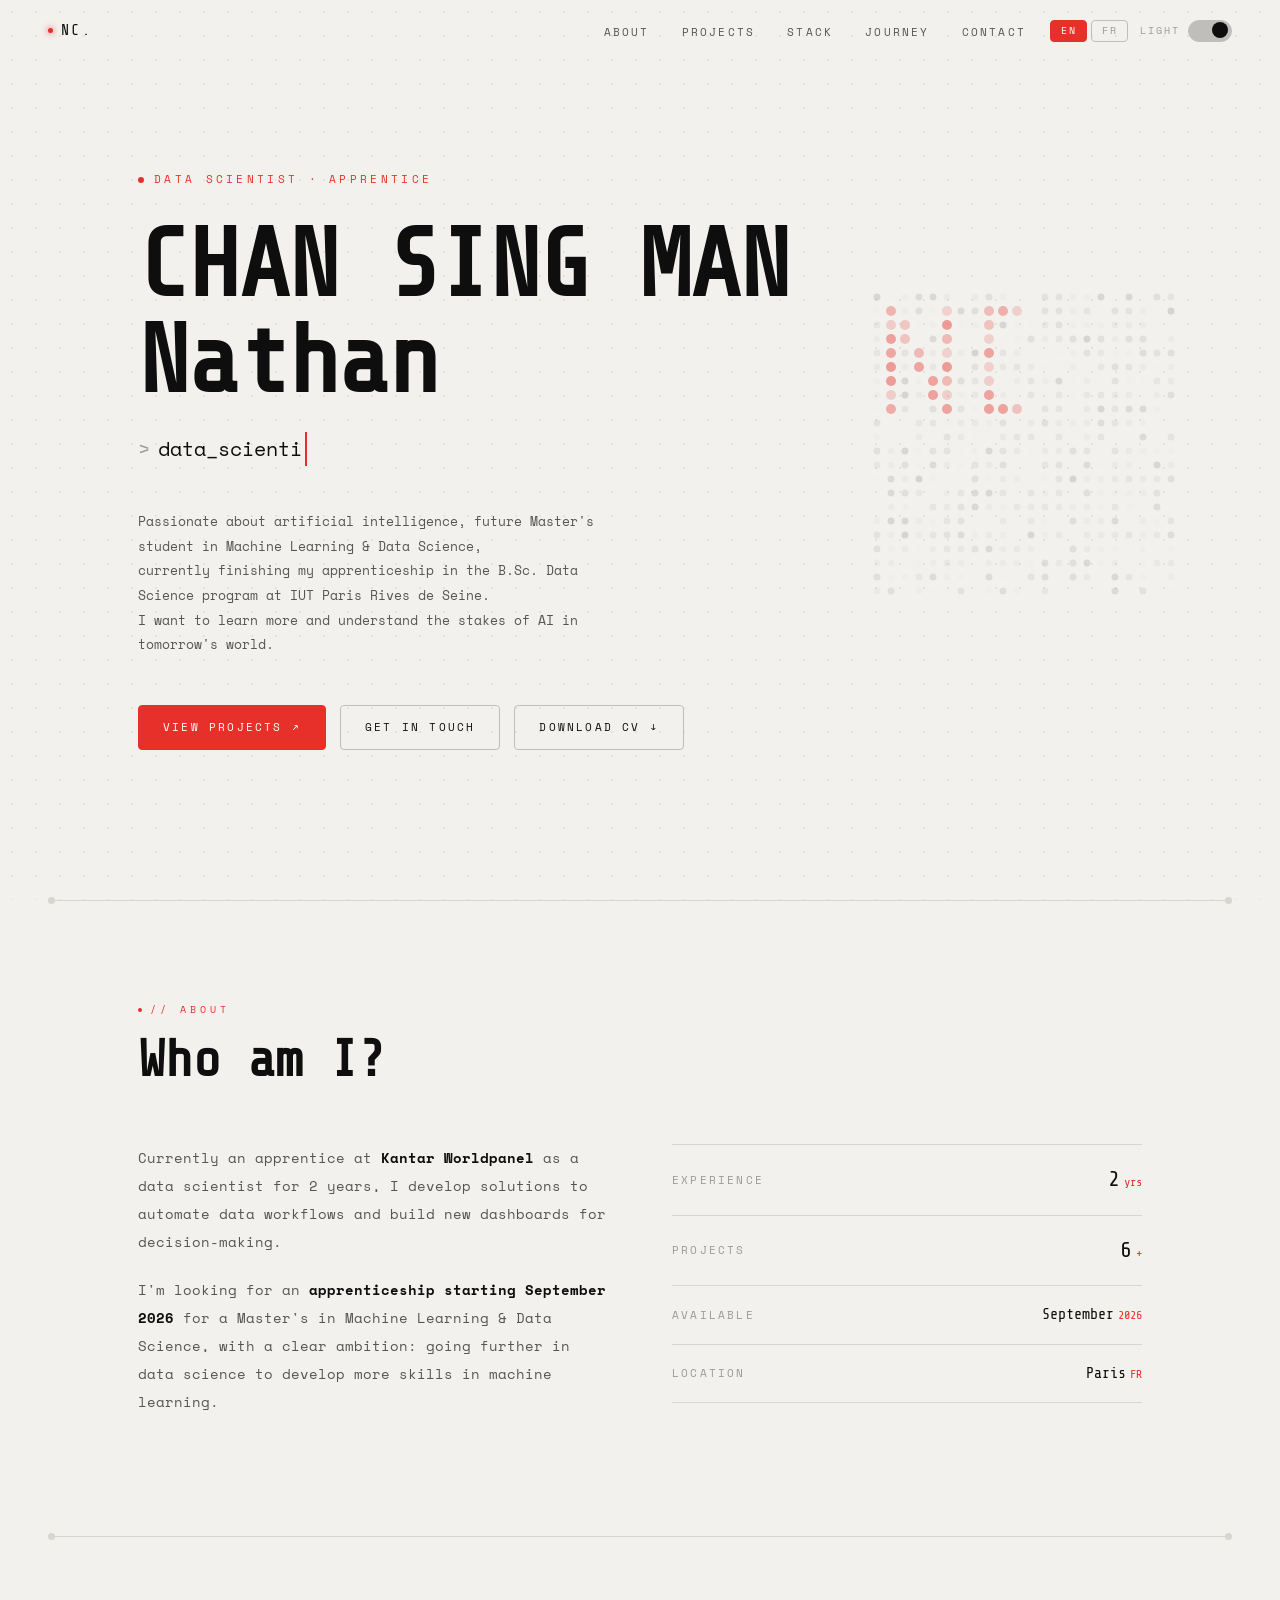
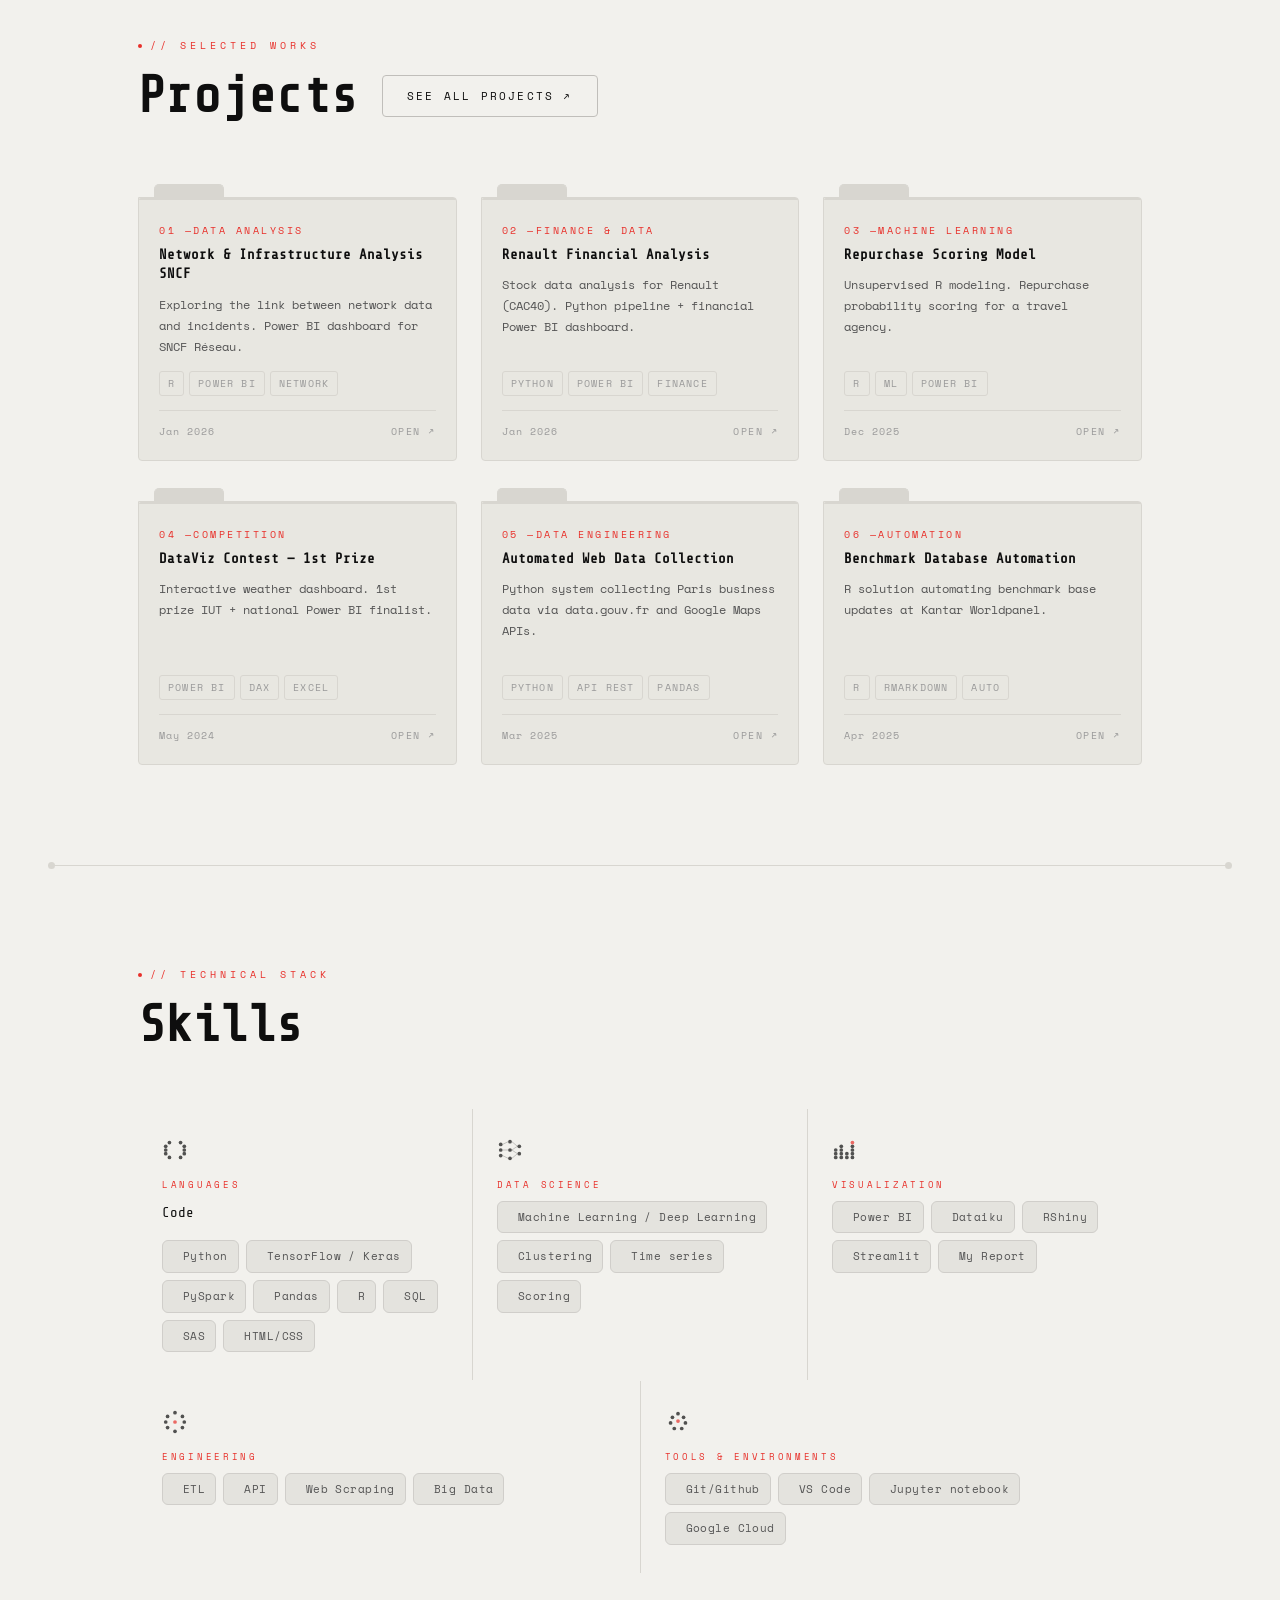
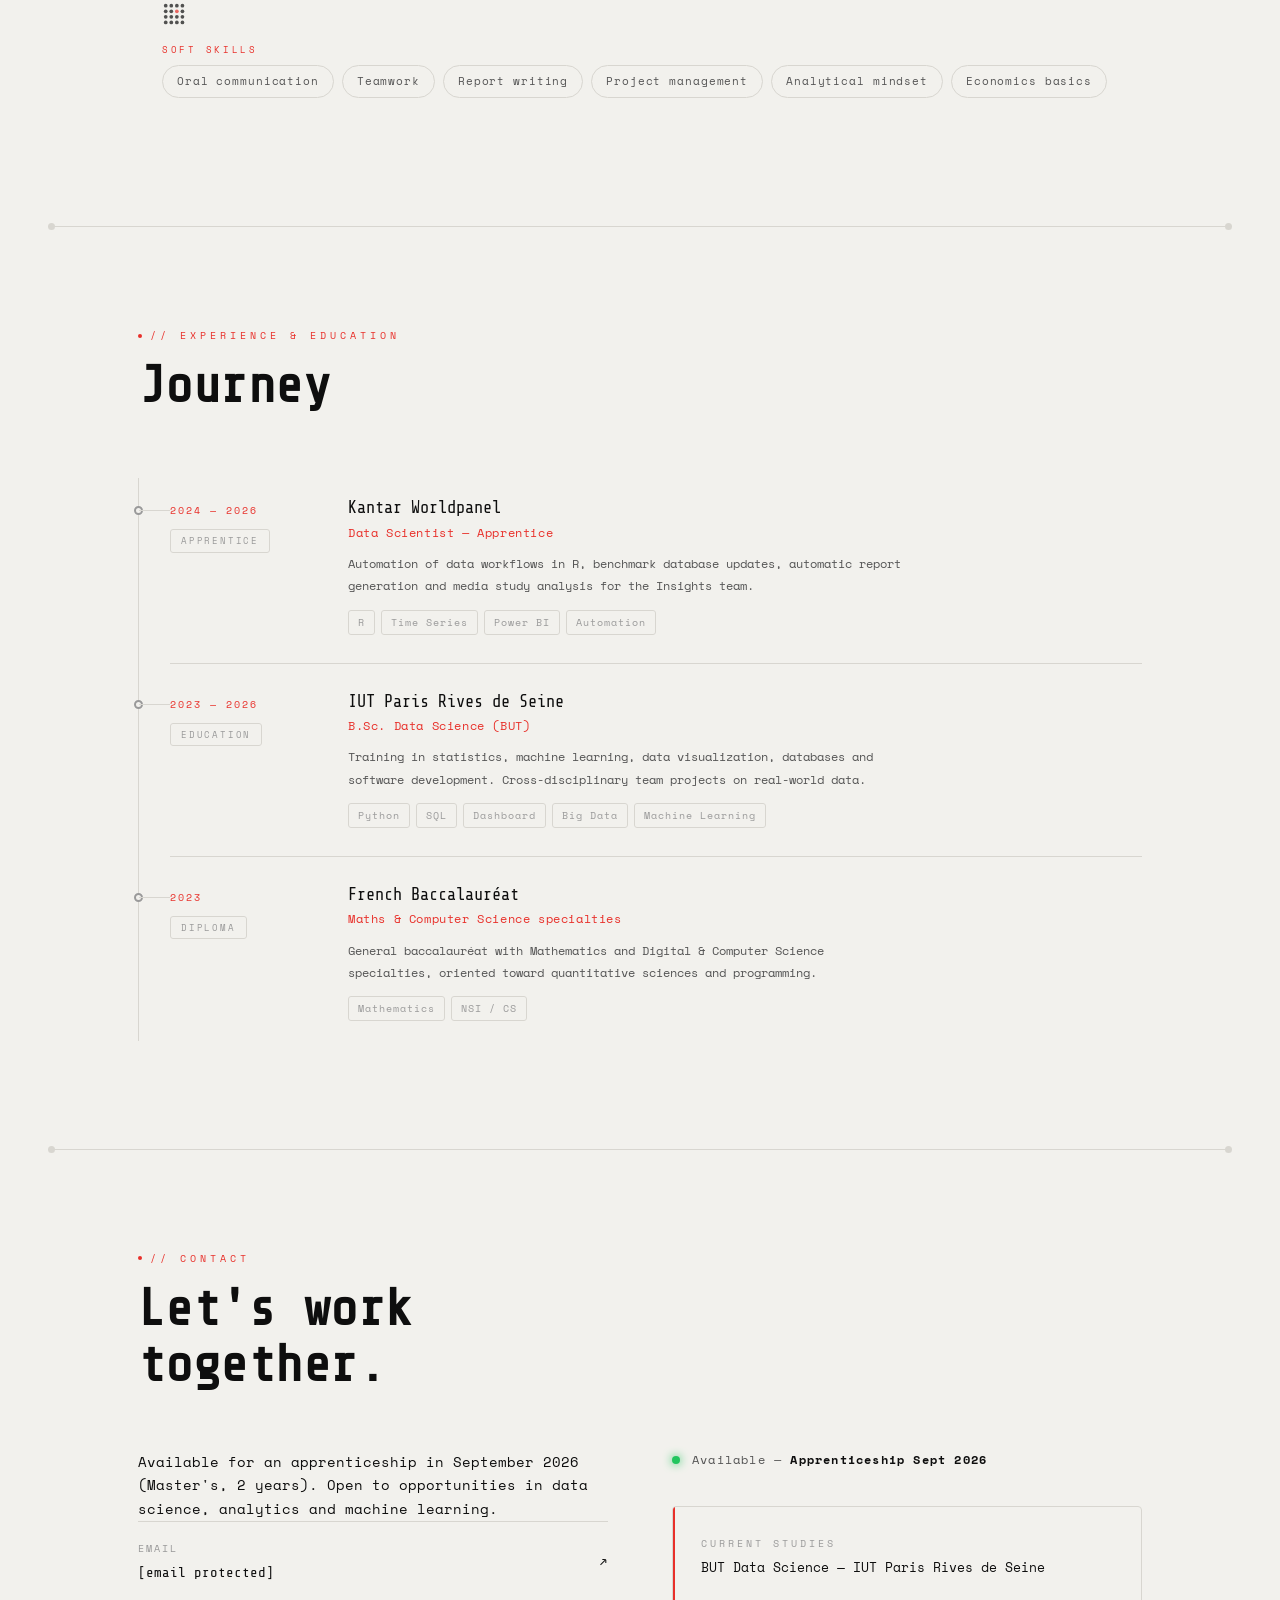
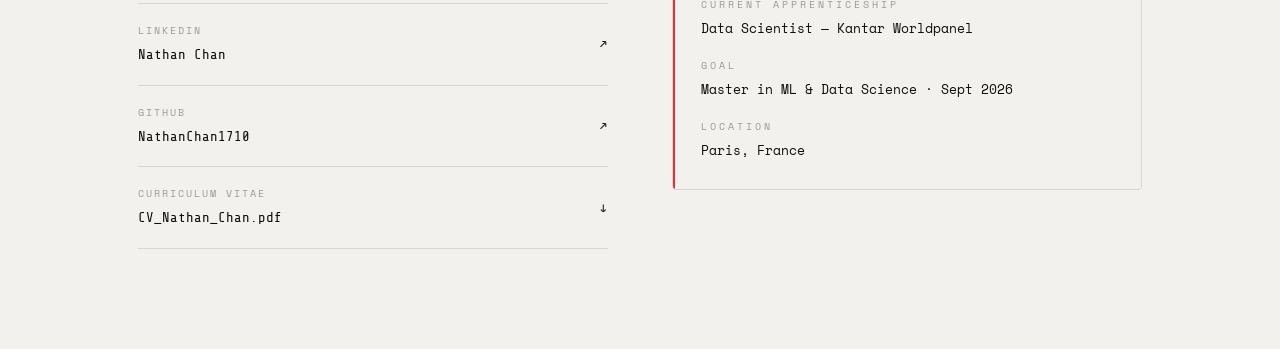
==== commit 2250eda6: "image better" ====
--- a/index.html
+++ b/index.html
@@ -793,6 +793,50 @@
     #allProjectsGrid .folder-card.hidden {
       display: none;
     }
+
+    /* ── LIGHTBOX ── */
+    #imgLightbox {
+      position: fixed; inset: 0; z-index: 1200;
+      background: rgba(0,0,0,0.92);
+      backdrop-filter: blur(16px);
+      display: none; align-items: center; justify-content: center;
+      cursor: zoom-out;
+    }
+    #imgLightbox.active { display: flex; }
+    #imgLightbox img {
+      max-width: 88vw; max-height: 86vh;
+      object-fit: contain; border-radius: 6px;
+      box-shadow: 0 24px 80px rgba(0,0,0,0.7);
+      cursor: default; user-select: none;
+      transition: opacity 0.15s ease;
+    }
+    #imgLightbox img.fading { opacity: 0; }
+    .lb-close {
+      position: absolute; top: 20px; right: 24px;
+      background: none; border: none; color: rgba(255,255,255,0.6);
+      font-size: 28px; font-family: var(--mono); cursor: pointer;
+      transition: color 0.2s; line-height: 1; z-index: 10;
+    }
+    .lb-close:hover { color: var(--red); }
+    .lb-arrow {
+      position: absolute; top: 50%; transform: translateY(-50%);
+      background: rgba(255,255,255,0.08); border: 1px solid rgba(255,255,255,0.15);
+      color: rgba(255,255,255,0.7); font-size: 18px; font-family: var(--mono);
+      width: 44px; height: 44px; border-radius: 50%; cursor: pointer;
+      display: flex; align-items: center; justify-content: center;
+      transition: all 0.2s; z-index: 10;
+    }
+    .lb-arrow:hover { background: var(--red); border-color: var(--red); color: #fff; }
+    .lb-prev { left: 16px; }
+    .lb-next { right: 16px; }
+    .lb-arrow.hidden { opacity: 0; pointer-events: none; }
+    .lb-counter {
+      position: absolute; bottom: 20px; left: 50%; transform: translateX(-50%);
+      font-size: 10px; letter-spacing: 0.25em; color: rgba(255,255,255,0.4);
+      font-family: var(--mono);
+    }
+    .fm-img-item img, .fm-mobile-images img { cursor: zoom-in; }
+    .fm-img-item img:hover, .fm-mobile-images img:hover { opacity: 0.85; }
 
     /* Mobile images inside modal scroll */
     .fm-mobile-images { display: none; }
@@ -1746,6 +1790,17 @@
     ${mobileImagesHtml}
   `;
 
+  // Bind lightbox on mobile images
+  if (isMobile) {
+    setTimeout(() => {
+      const mobileImgs = document.querySelectorAll('.fm-mobile-images img');
+      const srcs = Array.from(mobileImgs).map(img => img.src).filter(s => !s.endsWith('undefined'));
+      mobileImgs.forEach((img, i) => {
+        img.addEventListener('click', e => { e.stopPropagation(); window.openLightbox(srcs, i); });
+      });
+    }, 0);
+  }
+
   // Desktop: build stacked images in fm-right column
   const fmRight = document.querySelector('.fm-right');
   const stack = document.getElementById('fmImgStack');
@@ -1754,13 +1809,25 @@
   } else {
     fmRight.style.display = '';
     stack.innerHTML = '';
+    const validSrcs = [];
     for (let i = 1; i <= 3; i++) {
       const imgName = `${id}_${i}`;
       const item = document.createElement('div');
       item.className = 'fm-img-item';
-      item.innerHTML = `<img src="Images/${imgName}.png" alt="${imgName}" onerror="this.parentNode.remove(); if(!document.getElementById('fmImgStack').children.length) document.querySelector('.fm-right').style.display='none'">`;
+      const src = `Images/${imgName}.png`;
+      item.innerHTML = `<img src="${src}" alt="${imgName}" onerror="this.parentNode.remove(); if(!document.getElementById('fmImgStack').children.length) document.querySelector('.fm-right').style.display='none'">`;
       stack.appendChild(item);
-    }
+      // Collect src for lightbox (we'll bind after append)
+      validSrcs.push(src);
+    }
+    // Bind click on each image after DOM is ready
+    setTimeout(() => {
+      const imgs = stack.querySelectorAll('img');
+      const srcs = Array.from(imgs).map(img => img.src);
+      imgs.forEach((img, i) => {
+        img.addEventListener('click', e => { e.stopPropagation(); window.openLightbox(srcs, i); });
+      });
+    }, 0);
   }
 
   setTimeout(() => {
@@ -1986,6 +2053,81 @@
 }, { threshold: 0.08 });
 document.querySelectorAll('.reveal').forEach(el => observer.observe(el));
 
+/* ── LIGHTBOX ── */
+(function() {
+  // Create lightbox DOM
+  const lb = document.createElement('div');
+  lb.id = 'imgLightbox';
+  lb.innerHTML = `
+    <button class="lb-close" aria-label="Fermer">✕</button>
+    <button class="lb-arrow lb-prev" aria-label="Précédent">‹</button>
+    <img id="lbImg" src="" alt="">
+    <button class="lb-arrow lb-next" aria-label="Suivant">›</button>
+    <div class="lb-counter" id="lbCounter"></div>
+  `;
+  document.body.appendChild(lb);
+
+  let lbSrcs = [];
+  let lbIdx  = 0;
+
+  function lbShow(srcs, idx) {
+    lbSrcs = srcs.filter(s => s);
+    lbIdx  = idx;
+    if (!lbSrcs.length) return;
+    const img = document.getElementById('lbImg');
+    img.src = lbSrcs[lbIdx];
+    updateLb();
+    lb.classList.add('active');
+    document.body.style.overflow = 'hidden';
+  }
+
+  function updateLb() {
+    const img = document.getElementById('lbImg');
+    const counter = document.getElementById('lbCounter');
+    img.classList.remove('fading');
+    counter.textContent = lbSrcs.length > 1 ? `${lbIdx + 1} / ${lbSrcs.length}` : '';
+    lb.querySelector('.lb-prev').classList.toggle('hidden', lbIdx === 0);
+    lb.querySelector('.lb-next').classList.toggle('hidden', lbIdx === lbSrcs.length - 1);
+  }
+
+  function lbHide() {
+    lb.classList.remove('active');
+    // Restore scroll: keep body locked if folder modal or allProjects is open
+    const modal   = document.getElementById('folderModal');
+    const allPage = document.getElementById('allProjectsPage');
+    if (modal.classList.contains('active') || allPage.style.display === 'block') {
+      document.body.style.overflow = 'hidden';
+    } else {
+      document.body.style.overflow = '';
+    }
+  }
+
+  function lbGo(dir) {
+    const img = document.getElementById('lbImg');
+    img.classList.add('fading');
+    setTimeout(() => {
+      lbIdx = Math.max(0, Math.min(lbSrcs.length - 1, lbIdx + dir));
+      img.src = lbSrcs[lbIdx];
+      updateLb();
+    }, 150);
+  }
+
+  // Controls
+  lb.querySelector('.lb-close').addEventListener('click', e => { e.stopPropagation(); lbHide(); });
+  lb.querySelector('.lb-prev').addEventListener('click',  e => { e.stopPropagation(); lbGo(-1); });
+  lb.querySelector('.lb-next').addEventListener('click',  e => { e.stopPropagation(); lbGo(+1); });
+  lb.addEventListener('click', lbHide); // click backdrop closes
+  document.addEventListener('keydown', e => {
+    if (!lb.classList.contains('active')) return;
+    if (e.key === 'Escape')      lbHide();
+    if (e.key === 'ArrowLeft')   lbGo(-1);
+    if (e.key === 'ArrowRight')  lbGo(+1);
+  });
+
+  // Expose so openFolder can call it
+  window.openLightbox = lbShow;
+})();
+
 </script>
 </body>
 </html>
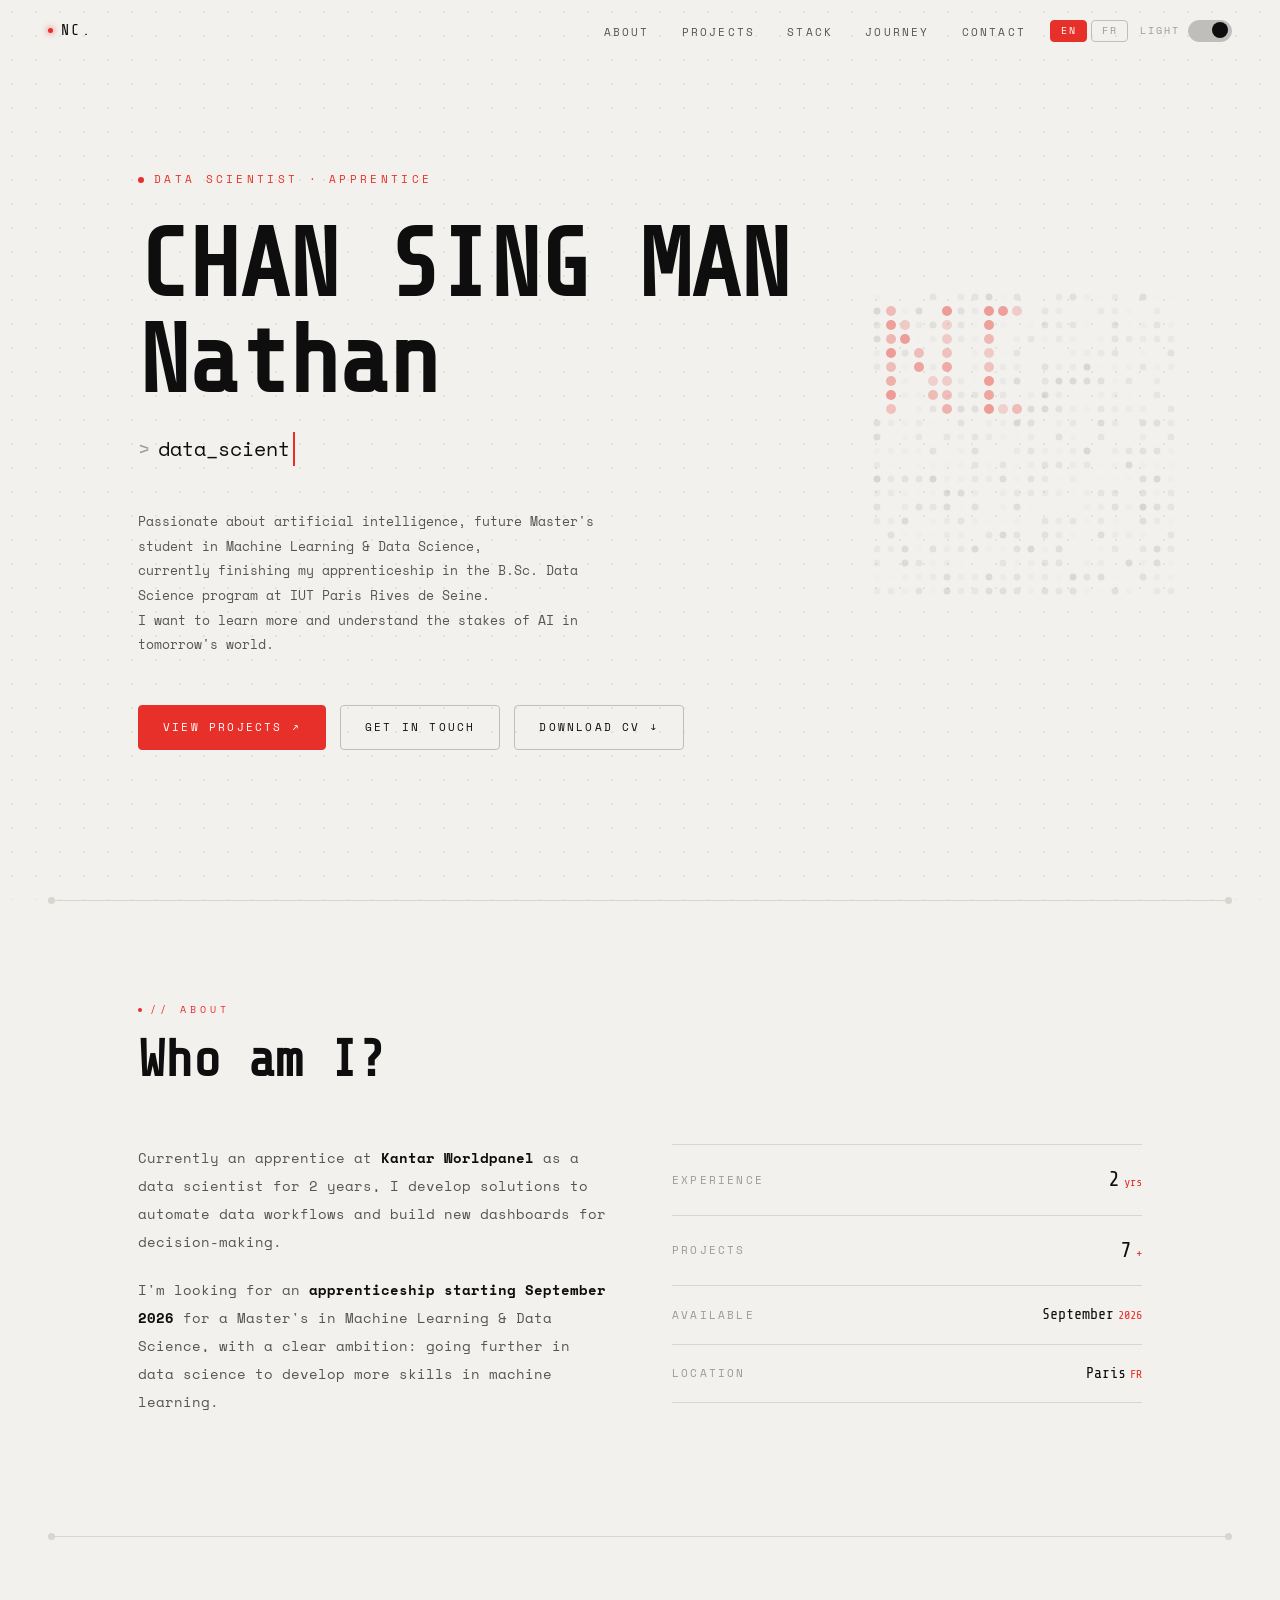
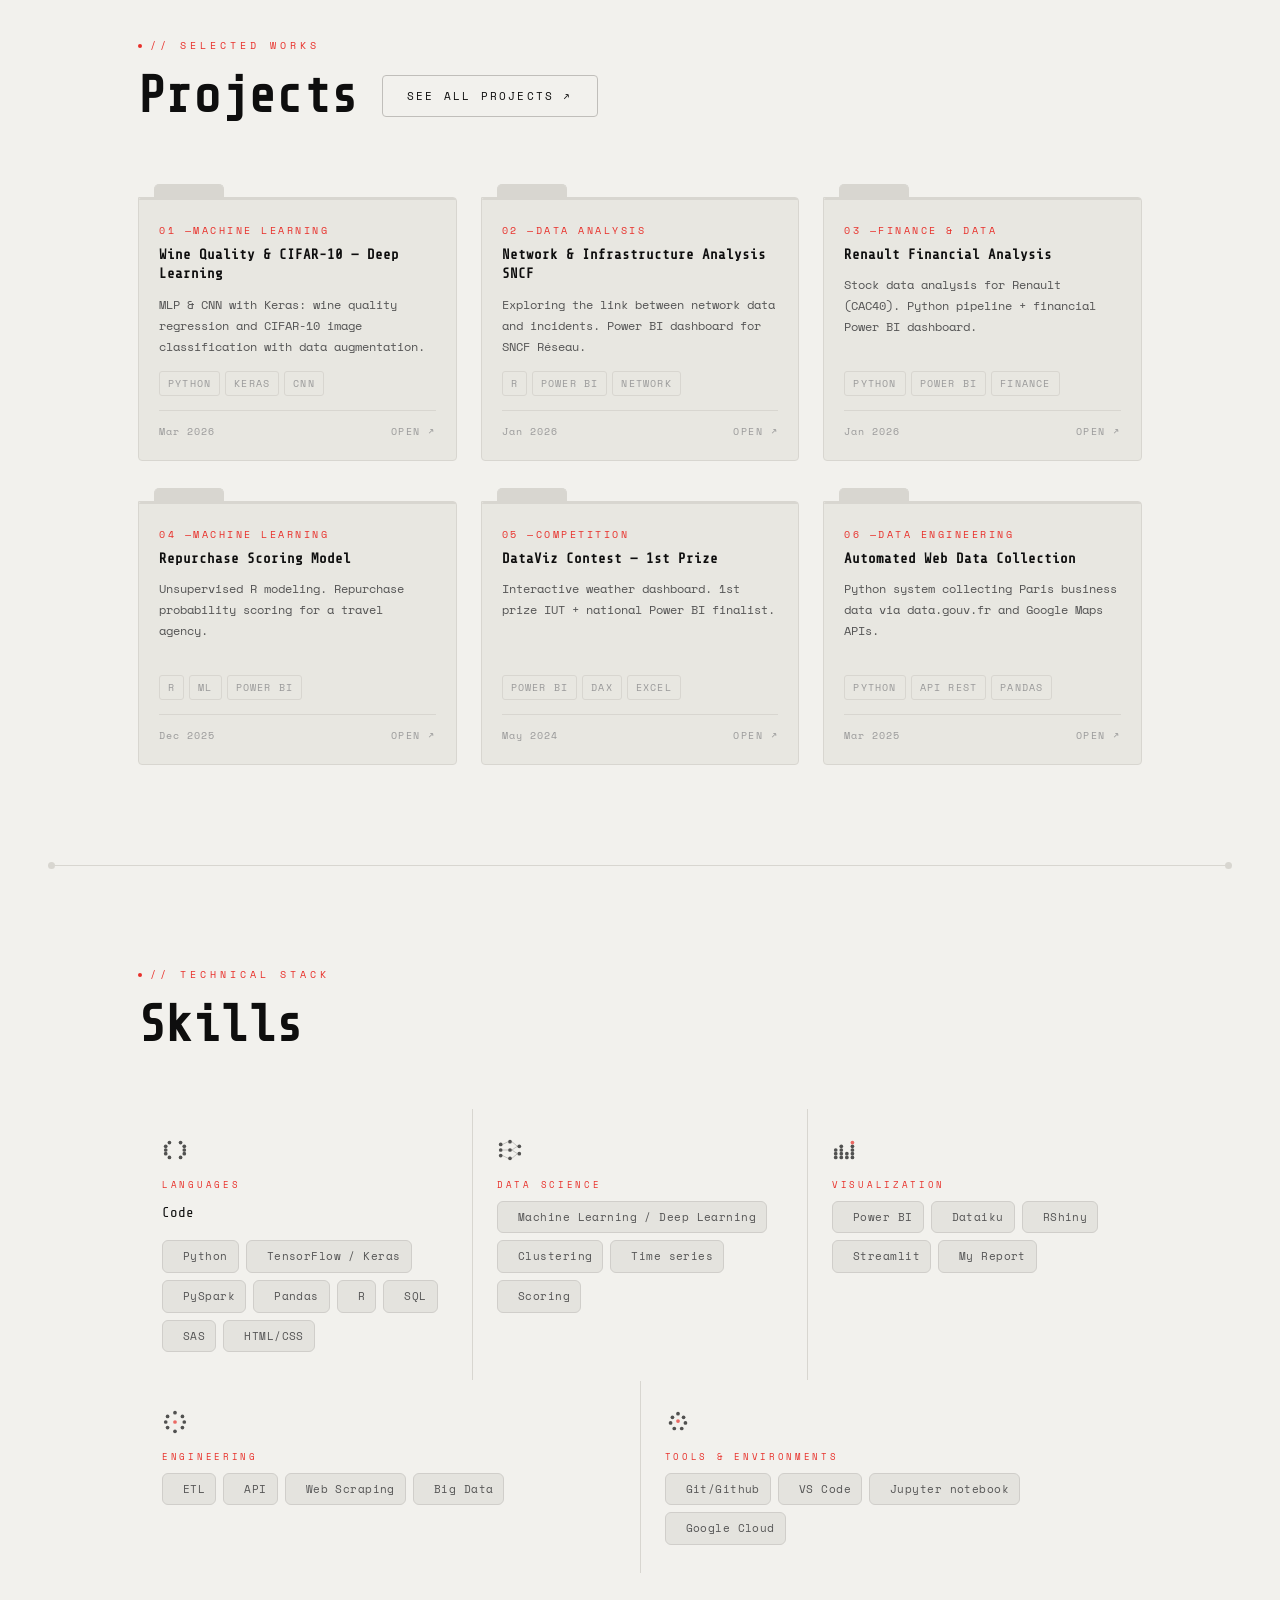
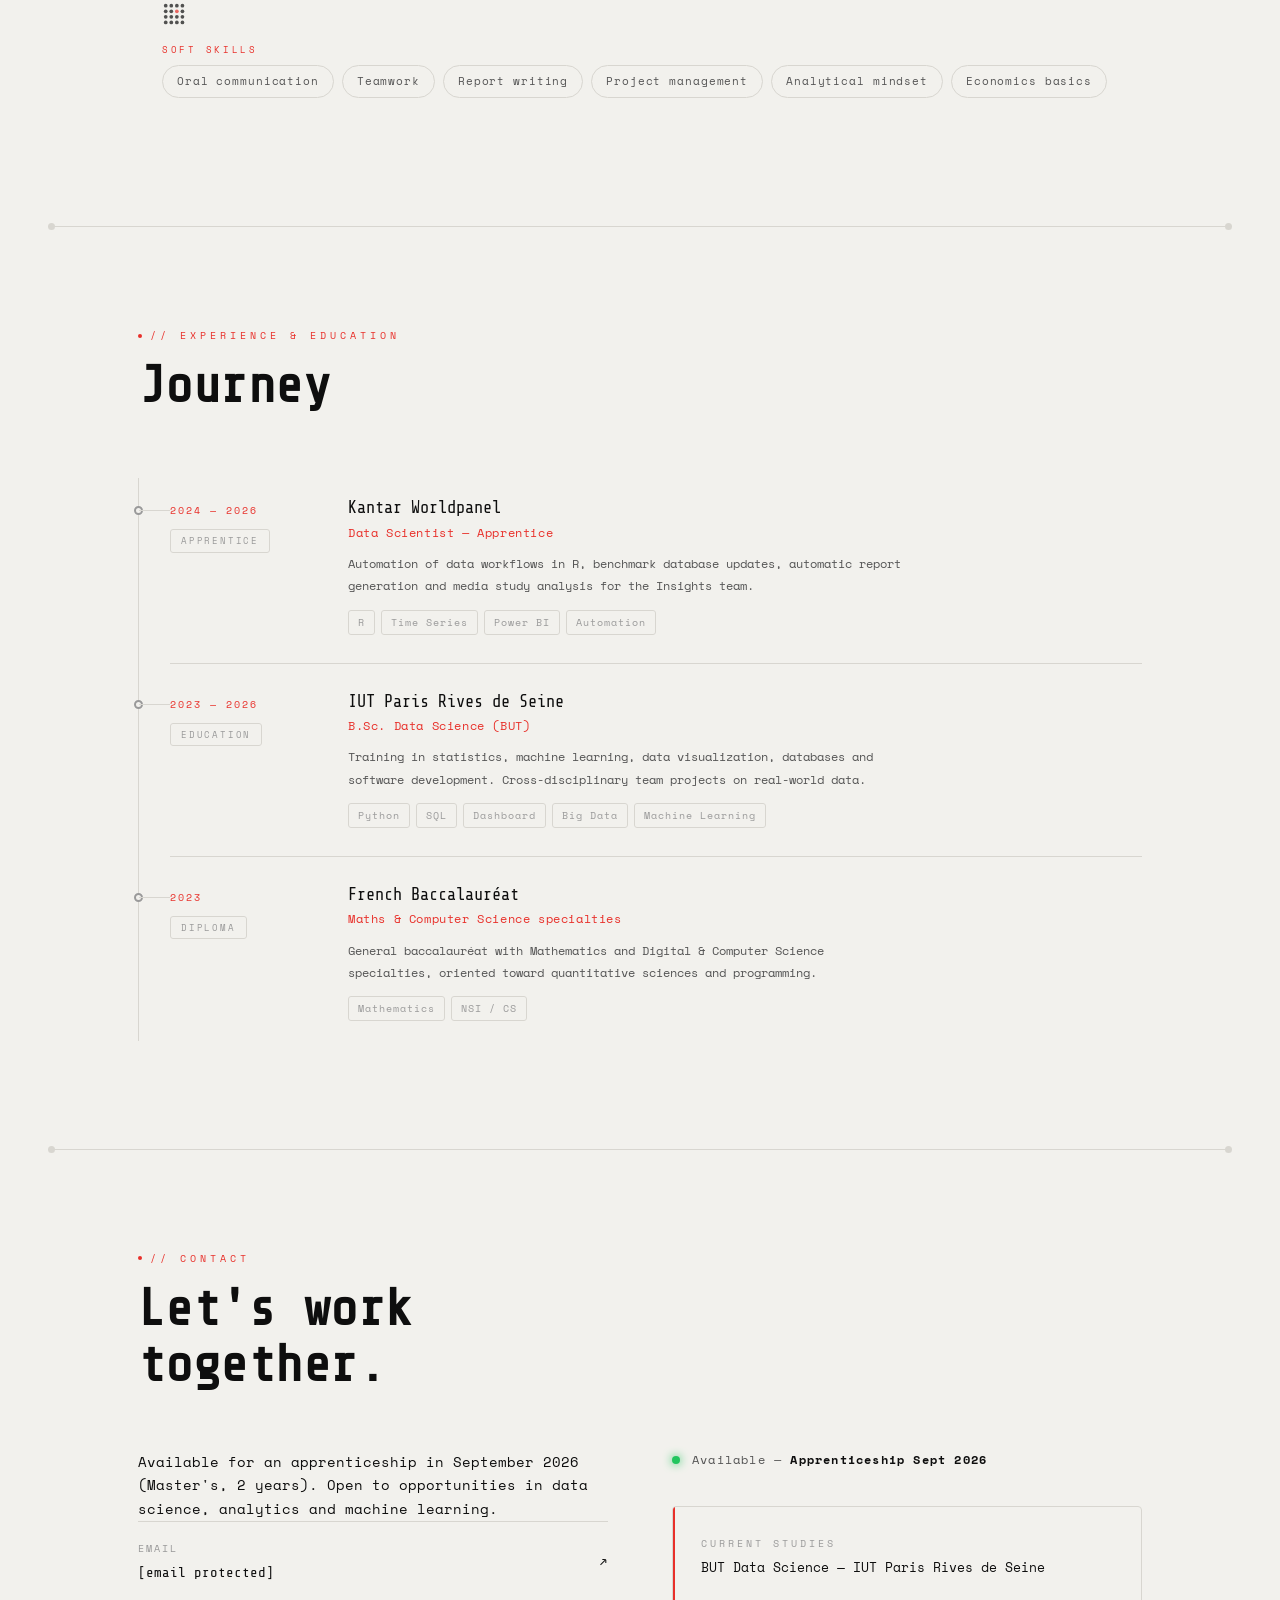
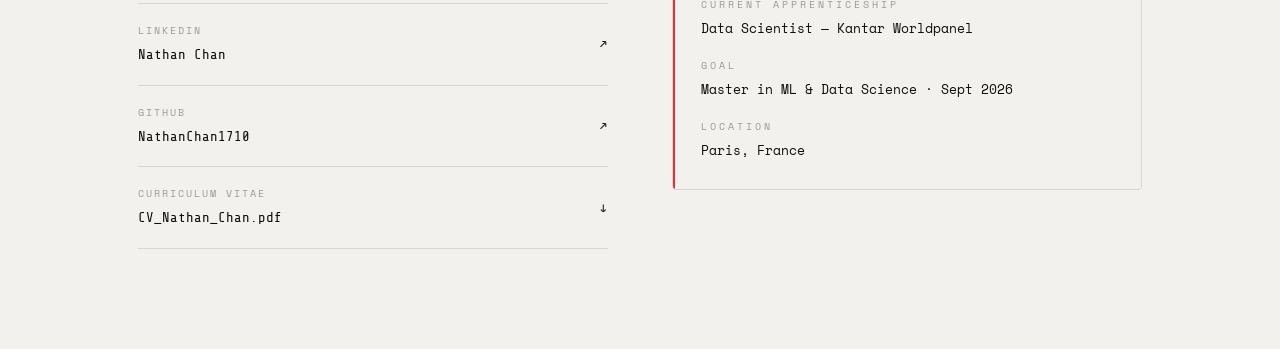
==== commit 7f434b17: "ajout du projet ML" ====
--- a/index.html
+++ b/index.html
@@ -948,7 +948,7 @@
     </div>
     <div class="reveal reveal-delay-2">
       <div class="stat-row"><span class="stat-label" data-i18n="stat_exp">Experience</span><span class="stat-value">2<span data-i18n="stat_years">yrs</span></span></div>
-      <div class="stat-row"><span class="stat-label" data-i18n="stat_proj">Projects</span><span class="stat-value">6<span>+</span></span></div>
+      <div class="stat-row"><span class="stat-label" data-i18n="stat_proj">Projects</span><span class="stat-value">7<span>+</span></span></div>
       <div class="stat-row"><span class="stat-label" data-i18n="stat_avail">Available</span><span class="stat-value" style="font-size:15px">September<span>2026</span></span></div>
       <div class="stat-row"><span class="stat-label" data-i18n="stat_loc">Location</span><span class="stat-value" style="font-size:15px">Paris<span>FR</span></span></div>
     </div>
@@ -968,64 +968,64 @@
     </button>
   </div>
   <div class="projects-grid">
-    <div class="folder-card reveal" onclick="openFolder(this,'sncf')">
+    <div class="folder-card reveal" onclick="openFolder(this,'winecifarml')">
       <div class="folder-tab"></div>
       <div class="folder-body">
-        <span class="folder-num">01 — <span class="folder-type-badge">Data Analysis</span></span>
+        <span class="folder-num">01 — <span class="folder-type-badge">Machine Learning</span></span>
+        <h3 class="folder-title" data-i18n="proj_winecifarml_title">Wine Quality & CIFAR-10 — Deep Learning</h3>
+        <p class="folder-desc" data-i18n="proj_winecifarml_desc">MLP & CNN with Keras: wine quality regression and CIFAR-10 image classification with data augmentation.</p>
+        <div class="folder-tags"><span class="ftag">Python</span><span class="ftag">Keras</span><span class="ftag">CNN</span></div>
+        <div class="folder-meta"><span class="folder-date">Mar 2026</span><span class="folder-open-hint" data-i18n="open_hint">Open ↗</span></div>
+      </div>
+    </div>
+    <div class="folder-card reveal reveal-delay-1" onclick="openFolder(this,'sncf')">
+      <div class="folder-tab"></div>
+      <div class="folder-body">
+        <span class="folder-num">02 — <span class="folder-type-badge">Data Analysis</span></span>
         <h3 class="folder-title" data-i18n="proj_sncf_title">Network & Infrastructure Analysis SNCF</h3>
         <p class="folder-desc" data-i18n="proj_sncf_desc">Exploring the link between network data and incidents. Power BI dashboard for SNCF Réseau.</p>
         <div class="folder-tags"><span class="ftag">R</span><span class="ftag">Power BI</span><span class="ftag">Network</span></div>
         <div class="folder-meta"><span class="folder-date">Jan 2026</span><span class="folder-open-hint" data-i18n="open_hint">Open ↗</span></div>
       </div>
     </div>
-    <div class="folder-card reveal reveal-delay-1" onclick="openFolder(this,'renault')">
+    <div class="folder-card reveal reveal-delay-2" onclick="openFolder(this,'renault')">
       <div class="folder-tab"></div>
       <div class="folder-body">
-        <span class="folder-num">02 — <span class="folder-type-badge">Finance & Data</span></span>
+        <span class="folder-num">03 — <span class="folder-type-badge">Finance & Data</span></span>
         <h3 class="folder-title" data-i18n="proj_renault_title">Renault Financial Analysis</h3>
         <p class="folder-desc" data-i18n="proj_renault_desc">Stock data analysis for Renault (CAC40). Python pipeline + financial Power BI dashboard.</p>
         <div class="folder-tags"><span class="ftag">Python</span><span class="ftag">Power BI</span><span class="ftag">Finance</span></div>
         <div class="folder-meta"><span class="folder-date">Jan 2026</span><span class="folder-open-hint" data-i18n="open_hint">Open ↗</span></div>
       </div>
     </div>
-    <div class="folder-card reveal reveal-delay-2" onclick="openFolder(this,'scoring')">
+    <div class="folder-card reveal reveal-delay-3" onclick="openFolder(this,'scoring')">
       <div class="folder-tab"></div>
       <div class="folder-body">
-        <span class="folder-num">03 — <span class="folder-type-badge">Machine Learning</span></span>
+        <span class="folder-num">04 — <span class="folder-type-badge">Machine Learning</span></span>
         <h3 class="folder-title" data-i18n="proj_scoring_title">Repurchase Scoring Model</h3>
         <p class="folder-desc" data-i18n="proj_scoring_desc">Unsupervised R modeling. Repurchase probability scoring for a travel agency.</p>
         <div class="folder-tags"><span class="ftag">R</span><span class="ftag">ML</span><span class="ftag">Power BI</span></div>
         <div class="folder-meta"><span class="folder-date">Dec 2025</span><span class="folder-open-hint" data-i18n="open_hint">Open ↗</span></div>
       </div>
     </div>
-    <div class="folder-card reveal reveal-delay-3" onclick="openFolder(this,'dataviz')">
+    <div class="folder-card reveal reveal-delay-4" onclick="openFolder(this,'dataviz')">
       <div class="folder-tab"></div>
       <div class="folder-body">
-        <span class="folder-num">04 — <span class="folder-type-badge">Competition</span></span>
+        <span class="folder-num">05 — <span class="folder-type-badge">Competition</span></span>
         <h3 class="folder-title" data-i18n="proj_dataviz_title">DataViz Contest — 1st Prize</h3>
         <p class="folder-desc" data-i18n="proj_dataviz_desc">Interactive weather dashboard. 1st prize IUT + national Power BI finalist.</p>
         <div class="folder-tags"><span class="ftag">Power BI</span><span class="ftag">DAX</span><span class="ftag">Excel</span></div>
         <div class="folder-meta"><span class="folder-date">May 2024</span><span class="folder-open-hint" data-i18n="open_hint">Open ↗</span></div>
       </div>
     </div>
-    <div class="folder-card reveal reveal-delay-4" onclick="openFolder(this,'web')">
+    <div class="folder-card reveal reveal-delay-5" onclick="openFolder(this,'web')">
       <div class="folder-tab"></div>
       <div class="folder-body">
-        <span class="folder-num">05 — <span class="folder-type-badge">Data Engineering</span></span>
+        <span class="folder-num">06 — <span class="folder-type-badge">Data Engineering</span></span>
         <h3 class="folder-title" data-i18n="proj_web_title">Automated Web Data Collection</h3>
         <p class="folder-desc" data-i18n="proj_web_desc">Python system collecting Paris business data via data.gouv.fr and Google Maps APIs.</p>
         <div class="folder-tags"><span class="ftag">Python</span><span class="ftag">API REST</span><span class="ftag">Pandas</span></div>
         <div class="folder-meta"><span class="folder-date">Mar 2025</span><span class="folder-open-hint" data-i18n="open_hint">Open ↗</span></div>
-      </div>
-    </div>
-    <div class="folder-card reveal reveal-delay-5" onclick="openFolder(this,'benchmark')">
-      <div class="folder-tab"></div>
-      <div class="folder-body">
-        <span class="folder-num">06 — <span class="folder-type-badge">Automation</span></span>
-        <h3 class="folder-title" data-i18n="proj_bench_title">Benchmark Database Automation</h3>
-        <p class="folder-desc" data-i18n="proj_bench_desc">R solution automating benchmark base updates at Kantar Worldpanel.</p>
-        <div class="folder-tags"><span class="ftag">R</span><span class="ftag">RMarkdown</span><span class="ftag">Auto</span></div>
-        <div class="folder-meta"><span class="folder-date">Apr 2025</span><span class="folder-open-hint" data-i18n="open_hint">Open ↗</span></div>
       </div>
     </div>
   </div>
@@ -1310,101 +1310,112 @@
       <button class="filter-pill" data-filter="Software Engineering" onclick="filterProjects('Software Engineering')">Engineering</button>
       <button class="filter-pill" data-filter="Competition" onclick="filterProjects('Competition')">Competition</button>
     </div>
-    <!-- Grid — all 9 projects -->
+    <!-- Grid — all 10 projects -->
     <div class="projects-grid" id="allProjectsGrid">
       <!-- 01 -->
+      <div class="folder-card" data-type="Machine Learning" onclick="openFolderFromAll(this,'winecifarml')">
+        <div class="folder-tab"></div>
+        <div class="folder-body">
+          <span class="folder-num">01 — <span class="folder-type-badge">Machine Learning</span></span>
+          <h3 class="folder-title" data-i18n="proj_winecifarml_title">Wine Quality & CIFAR-10 — Deep Learning</h3>
+          <p class="folder-desc" data-i18n="proj_winecifarml_desc">MLP & CNN with Keras: wine quality regression and CIFAR-10 image classification with data augmentation.</p>
+          <div class="folder-tags"><span class="ftag">Python</span><span class="ftag">Keras</span><span class="ftag">CNN</span></div>
+          <div class="folder-meta"><span class="folder-date">Mar 2026</span><span class="folder-open-hint" data-i18n="open_hint">Open ↗</span></div>
+        </div>
+      </div>
+      <!-- 02 -->
       <div class="folder-card" data-type="Data Analysis" onclick="openFolderFromAll(this,'sncf')">
         <div class="folder-tab"></div>
         <div class="folder-body">
-          <span class="folder-num">01 — <span class="folder-type-badge">Data Analysis</span></span>
+          <span class="folder-num">02 — <span class="folder-type-badge">Data Analysis</span></span>
           <h3 class="folder-title" data-i18n="proj_sncf_title">Network & Infrastructure Analysis SNCF</h3>
           <p class="folder-desc" data-i18n="proj_sncf_desc">Exploring the link between network data and incidents. Power BI dashboard for SNCF Réseau.</p>
           <div class="folder-tags"><span class="ftag">R</span><span class="ftag">Power BI</span><span class="ftag">Network</span></div>
           <div class="folder-meta"><span class="folder-date">Jan 2026</span><span class="folder-open-hint" data-i18n="open_hint">Open ↗</span></div>
         </div>
       </div>
-      <!-- 02 -->
+      <!-- 03 -->
       <div class="folder-card" data-type="Finance &amp; Data" onclick="openFolderFromAll(this,'renault')">
         <div class="folder-tab"></div>
         <div class="folder-body">
-          <span class="folder-num">02 — <span class="folder-type-badge">Finance & Data</span></span>
+          <span class="folder-num">03 — <span class="folder-type-badge">Finance & Data</span></span>
           <h3 class="folder-title" data-i18n="proj_renault_title">Renault Financial Analysis</h3>
           <p class="folder-desc" data-i18n="proj_renault_desc">Stock data analysis for Renault (CAC40). Python pipeline + financial Power BI dashboard.</p>
           <div class="folder-tags"><span class="ftag">Python</span><span class="ftag">Power BI</span><span class="ftag">Finance</span></div>
           <div class="folder-meta"><span class="folder-date">Jan 2026</span><span class="folder-open-hint" data-i18n="open_hint">Open ↗</span></div>
         </div>
       </div>
-      <!-- 03 -->
+      <!-- 04 -->
       <div class="folder-card" data-type="Machine Learning" onclick="openFolderFromAll(this,'scoring')">
         <div class="folder-tab"></div>
         <div class="folder-body">
-          <span class="folder-num">03 — <span class="folder-type-badge">Machine Learning</span></span>
+          <span class="folder-num">04 — <span class="folder-type-badge">Machine Learning</span></span>
           <h3 class="folder-title" data-i18n="proj_scoring_title">Repurchase Scoring Model</h3>
           <p class="folder-desc" data-i18n="proj_scoring_desc">Unsupervised R modeling. Repurchase probability scoring for a travel agency.</p>
           <div class="folder-tags"><span class="ftag">R</span><span class="ftag">ML</span><span class="ftag">Power BI</span></div>
           <div class="folder-meta"><span class="folder-date">Dec 2025</span><span class="folder-open-hint" data-i18n="open_hint">Open ↗</span></div>
         </div>
       </div>
-      <!-- 04 -->
+      <!-- 05 -->
       <div class="folder-card" data-type="Competition" onclick="openFolderFromAll(this,'dataviz')">
         <div class="folder-tab"></div>
         <div class="folder-body">
-          <span class="folder-num">04 — <span class="folder-type-badge">Competition</span></span>
+          <span class="folder-num">05 — <span class="folder-type-badge">Competition</span></span>
           <h3 class="folder-title" data-i18n="proj_dataviz_title">DataViz Contest — 1st Prize</h3>
           <p class="folder-desc" data-i18n="proj_dataviz_desc">Interactive weather dashboard. 1st prize IUT + national Power BI finalist.</p>
           <div class="folder-tags"><span class="ftag">Power BI</span><span class="ftag">DAX</span><span class="ftag">Excel</span></div>
           <div class="folder-meta"><span class="folder-date">May 2024</span><span class="folder-open-hint" data-i18n="open_hint">Open ↗</span></div>
         </div>
       </div>
-      <!-- 05 -->
+      <!-- 06 -->
       <div class="folder-card" data-type="Data Engineering" onclick="openFolderFromAll(this,'web')">
         <div class="folder-tab"></div>
         <div class="folder-body">
-          <span class="folder-num">05 — <span class="folder-type-badge">Data Engineering</span></span>
+          <span class="folder-num">06 — <span class="folder-type-badge">Data Engineering</span></span>
           <h3 class="folder-title" data-i18n="proj_web_title">Automated Web Data Collection</h3>
           <p class="folder-desc" data-i18n="proj_web_desc">Python system collecting Paris business data via data.gouv.fr and Google Maps APIs.</p>
           <div class="folder-tags"><span class="ftag">Python</span><span class="ftag">API REST</span><span class="ftag">Pandas</span></div>
           <div class="folder-meta"><span class="folder-date">Mar 2025</span><span class="folder-open-hint" data-i18n="open_hint">Open ↗</span></div>
         </div>
       </div>
-      <!-- 06 -->
+      <!-- 07 -->
       <div class="folder-card" data-type="Automation" onclick="openFolderFromAll(this,'benchmark')">
         <div class="folder-tab"></div>
         <div class="folder-body">
-          <span class="folder-num">06 — <span class="folder-type-badge">Automation</span></span>
+          <span class="folder-num">07 — <span class="folder-type-badge">Automation</span></span>
           <h3 class="folder-title" data-i18n="proj_bench_title">Benchmark Database Automation</h3>
           <p class="folder-desc" data-i18n="proj_bench_desc">R solution automating benchmark base updates at Kantar Worldpanel.</p>
           <div class="folder-tags"><span class="ftag">R</span><span class="ftag">RMarkdown</span><span class="ftag">Auto</span></div>
           <div class="folder-meta"><span class="folder-date">Apr 2025</span><span class="folder-open-hint" data-i18n="open_hint">Open ↗</span></div>
         </div>
       </div>
-      <!-- 07 -->
+      <!-- 08 -->
       <div class="folder-card" data-type="Software Engineering" onclick="openFolderFromAll(this,'titanic')">
         <div class="folder-tab"></div>
         <div class="folder-body">
-          <span class="folder-num">07 — <span class="folder-type-badge">Software Engineering</span></span>
+          <span class="folder-num">08 — <span class="folder-type-badge">Software Engineering</span></span>
           <h3 class="folder-title" data-i18n="proj_titanic_title">Titanic — ML Engineering</h3>
           <p class="folder-desc" data-i18n="proj_titanic_desc">Python ML project following software engineering best practices: CI/CD, unit tests, modular architecture.</p>
           <div class="folder-tags"><span class="ftag">Python</span><span class="ftag">CI/CD</span><span class="ftag">ML</span></div>
           <div class="folder-meta"><span class="folder-date">2024</span><span class="folder-open-hint" data-i18n="open_hint">Open ↗</span></div>
         </div>
       </div>
-      <!-- 08 -->
+      <!-- 09 -->
       <div class="folder-card" data-type="Data Engineering" onclick="openFolderFromAll(this,'nosql')">
         <div class="folder-tab"></div>
         <div class="folder-body">
-          <span class="folder-num">08 — <span class="folder-type-badge">Data Engineering</span></span>
+          <span class="folder-num">09 — <span class="folder-type-badge">Data Engineering</span></span>
           <h3 class="folder-title" data-i18n="proj_nosql_title">SQL → NoSQL Migration</h3>
           <p class="folder-desc" data-i18n="proj_nosql_desc">Migration of a relational SQLite database to MongoDB with Python. NoSQL querying on ClassicModel dataset.</p>
           <div class="folder-tags"><span class="ftag">Python</span><span class="ftag">MongoDB</span><span class="ftag">SQLite</span></div>
           <div class="folder-meta"><span class="folder-date">2024</span><span class="folder-open-hint" data-i18n="open_hint">Open ↗</span></div>
         </div>
       </div>
-      <!-- 09 -->
+      <!-- 10 -->
       <div class="folder-card" data-type="Time Series" onclick="openFolderFromAll(this,'nuclear')">
         <div class="folder-tab"></div>
         <div class="folder-body">
-          <span class="folder-num">09 — <span class="folder-type-badge">Time Series</span></span>
+          <span class="folder-num">10 — <span class="folder-type-badge">Time Series</span></span>
           <h3 class="folder-title" data-i18n="proj_nuclear_title">Time Series — US Nuclear Energy</h3>
           <p class="folder-desc" data-i18n="proj_nuclear_desc">R forecasting of US nuclear electricity production using EIA data. ARIMA/SARIMA models with full statistical report.</p>
           <div class="folder-tags"><span class="ftag">R</span><span class="ftag">ARIMA</span><span class="ftag">EIA</span></div>
@@ -1479,7 +1490,9 @@
     proj_nosql_title: 'SQL → NoSQL Migration',
     proj_nosql_desc: 'Migration of a relational SQLite database to MongoDB with Python. NoSQL querying on ClassicModel dataset.',
     proj_nuclear_title: 'Time Series — US Nuclear Energy',
-    proj_nuclear_desc: 'R forecasting of US nuclear electricity production using EIA data. ARIMA/SARIMA models with full statistical report.'
+    proj_nuclear_desc: 'R forecasting of US nuclear electricity production using EIA data. ARIMA/SARIMA models with full statistical report.',
+    proj_winecifarml_title: 'Wine Quality & CIFAR-10 — Deep Learning',
+    proj_winecifarml_desc: 'MLP & CNN with Keras: wine quality regression and CIFAR-10 image classification with data augmentation.'
   },
   fr: {
     nav_about: 'À propos', nav_parcours: 'Parcours', nav_skills: 'Stack',
@@ -1541,7 +1554,9 @@
     proj_nosql_title: 'Migration SQL → NoSQL',
     proj_nosql_desc: 'Migration d\'une base SQLite relationnelle vers MongoDB avec Python. Requêtage NoSQL sur la base ClassicModel.',
     proj_nuclear_title: 'Séries Temporelles — Énergie Nucléaire US',
-    proj_nuclear_desc: 'Projection R de la production d\'électricité nucléaire américaine (données EIA). Modèles ARIMA/SARIMA avec rapport statistique complet.'
+    proj_nuclear_desc: 'Projection R de la production d\'électricité nucléaire américaine (données EIA). Modèles ARIMA/SARIMA avec rapport statistique complet.',
+    proj_winecifarml_title: 'Wine Quality & CIFAR-10 — Deep Learning',
+    proj_winecifarml_desc: 'MLP & CNN avec Keras : régression de qualité du vin et classification d\'images CIFAR-10 avec data augmentation.'
   }
 };
 
@@ -1745,16 +1760,38 @@
     tags:['Python','MongoDB','SQLite','Jupyter'], date:'2024 — IUT Projet BUT', github:'https://github.com/NathanChan1710/NoSQL-Migration', type:'Data Engineering'
   },
   nuclear: {
-    num:'09 —',
-    en: { label:'09 — Time Series', title:'Time Series — US Nuclear Energy', coverTitle:'Nuclear · EIA',
+    num:'10 —',
+    en: { label:'10 — Time Series', title:'Time Series — US Nuclear Energy', coverTitle:'Nuclear · EIA',
       desc:"Forecasting US nuclear electricity production using data published by the U.S. Energy Information Administration (EIA). Monthly series from 2001 to 2023 modeled with ARIMA/SARIMA in R, with full statistical reporting.",
       method:['EIA data import and stationarity analysis','Decomposition and seasonal pattern identification','ARIMA/SARIMA modeling and diagnostics','Forecasting and confidence interval visualization'],
     },
-    fr: { label:'09 — Séries Temporelles', title:'Séries Temporelles — Énergie Nucléaire US', coverTitle:'Nuclear · EIA',
+    fr: { label:'10 — Séries Temporelles', title:'Séries Temporelles — Énergie Nucléaire US', coverTitle:'Nuclear · EIA',
       desc:"Projection de la production d'électricité nucléaire américaine à partir des données de l'EIA (Administration américaine de l'information sur l'énergie). Série mensuelle 2001–2023 modélisée en ARIMA/SARIMA sous R.",
       method:["Import des données EIA et analyse de stationnarité",'Décomposition et identification des patterns saisonniers','Modélisation ARIMA/SARIMA et diagnostics','Prévisions et visualisation des intervalles de confiance'],
     },
     tags:['R','ARIMA','SARIMA','Time Series','EIA'], date:'2024 — IUT Projet BUT', github:'https://github.com/NathanChan1710/time-series-NuclearUSA', type:'Time Series'
+  },
+  winecifarml: {
+    num:'01 —',
+    en: { label:'01 — Machine Learning · Deep Learning', title:'Wine Quality & CIFAR-10 — Deep Learning', coverTitle:'Wine · CIFAR-10',
+      desc:"IUT SAÉ project covering deep learning on two datasets: predicting white wine quality (regression with MLP) and classifying CIFAR-10 images (MLP then CNN with data augmentation), built with Keras.",
+      method:[
+        'Study 1: wine quality regression — MLP baseline then advanced models with Dropout & EarlyStopping',
+        'Study 2: CIFAR-10 image classification — MLP baseline then CNN with 3×3 and 5×5 filters',
+        'Data augmentation to improve generalisation on image data',
+        'Evaluation: learning curves, confusion matrix, misclassified image analysis'
+      ],
+    },
+    fr: { label:'01 — Machine Learning · Deep Learning', title:'Wine Quality & CIFAR-10 — Deep Learning', coverTitle:'Wine · CIFAR-10',
+      desc:"SAÉ IUT portant sur le deep learning appliqué à deux jeux de données : prédiction de la qualité de vins blancs (régression MLP) et classification d'images CIFAR-10 (MLP puis CNN avec augmentation de données), le tout avec Keras.",
+      method:[
+        'Étude 1 : régression Wine Quality — MLP baseline puis modèles avancés avec Dropout & EarlyStopping',
+        'Étude 2 : classification CIFAR-10 — MLP baseline puis CNN avec filtres 3×3 et 5×5',
+        "Augmentation de données pour améliorer la généralisation sur les images",
+        "Évaluation : courbes d'apprentissage, matrice de confusion, analyse des images mal classées"
+      ],
+    },
+    tags:['Python','Keras','MLP','CNN','Deep Learning','Data Augmentation'], date:'March 2026 — IUT BUT SD S6', github:'https://github.com/NathanChan1710/Winequality-CIFAR10-ML-Project', type:'Machine Learning'
   }
 };
 
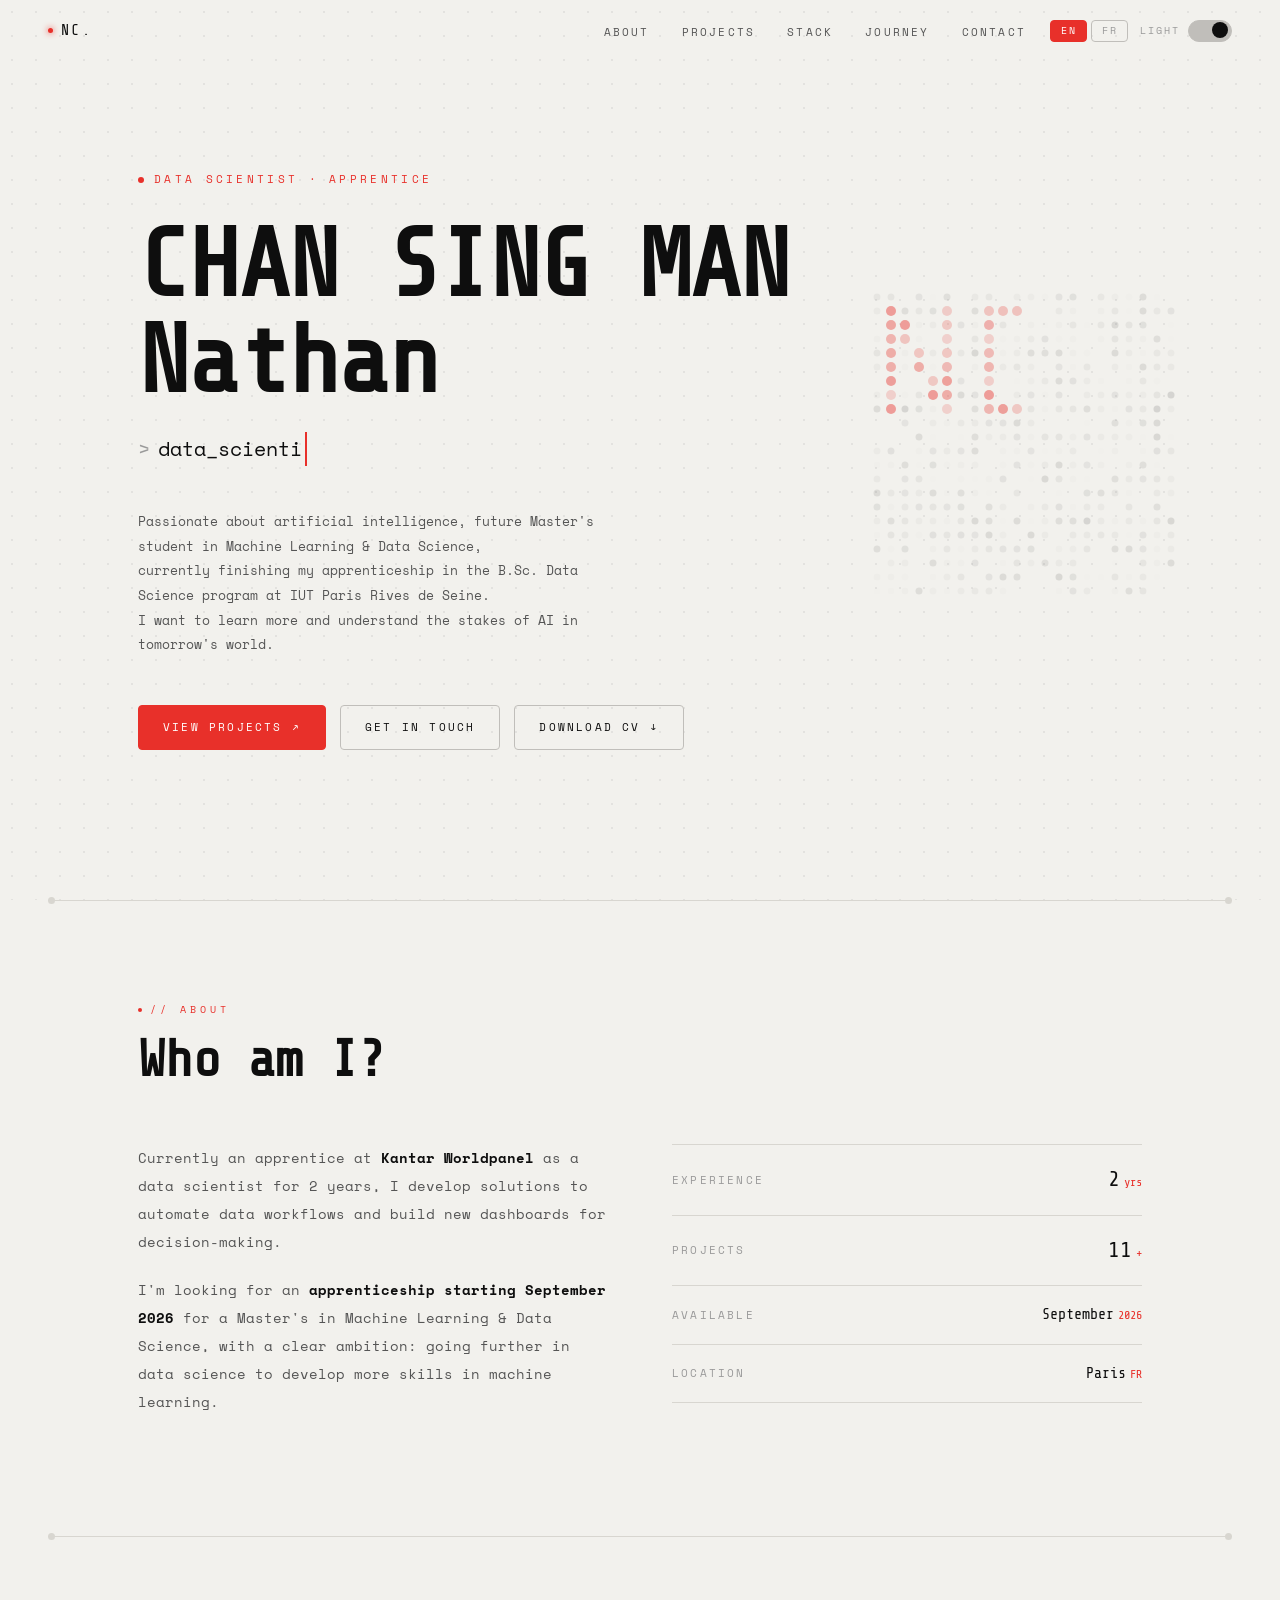
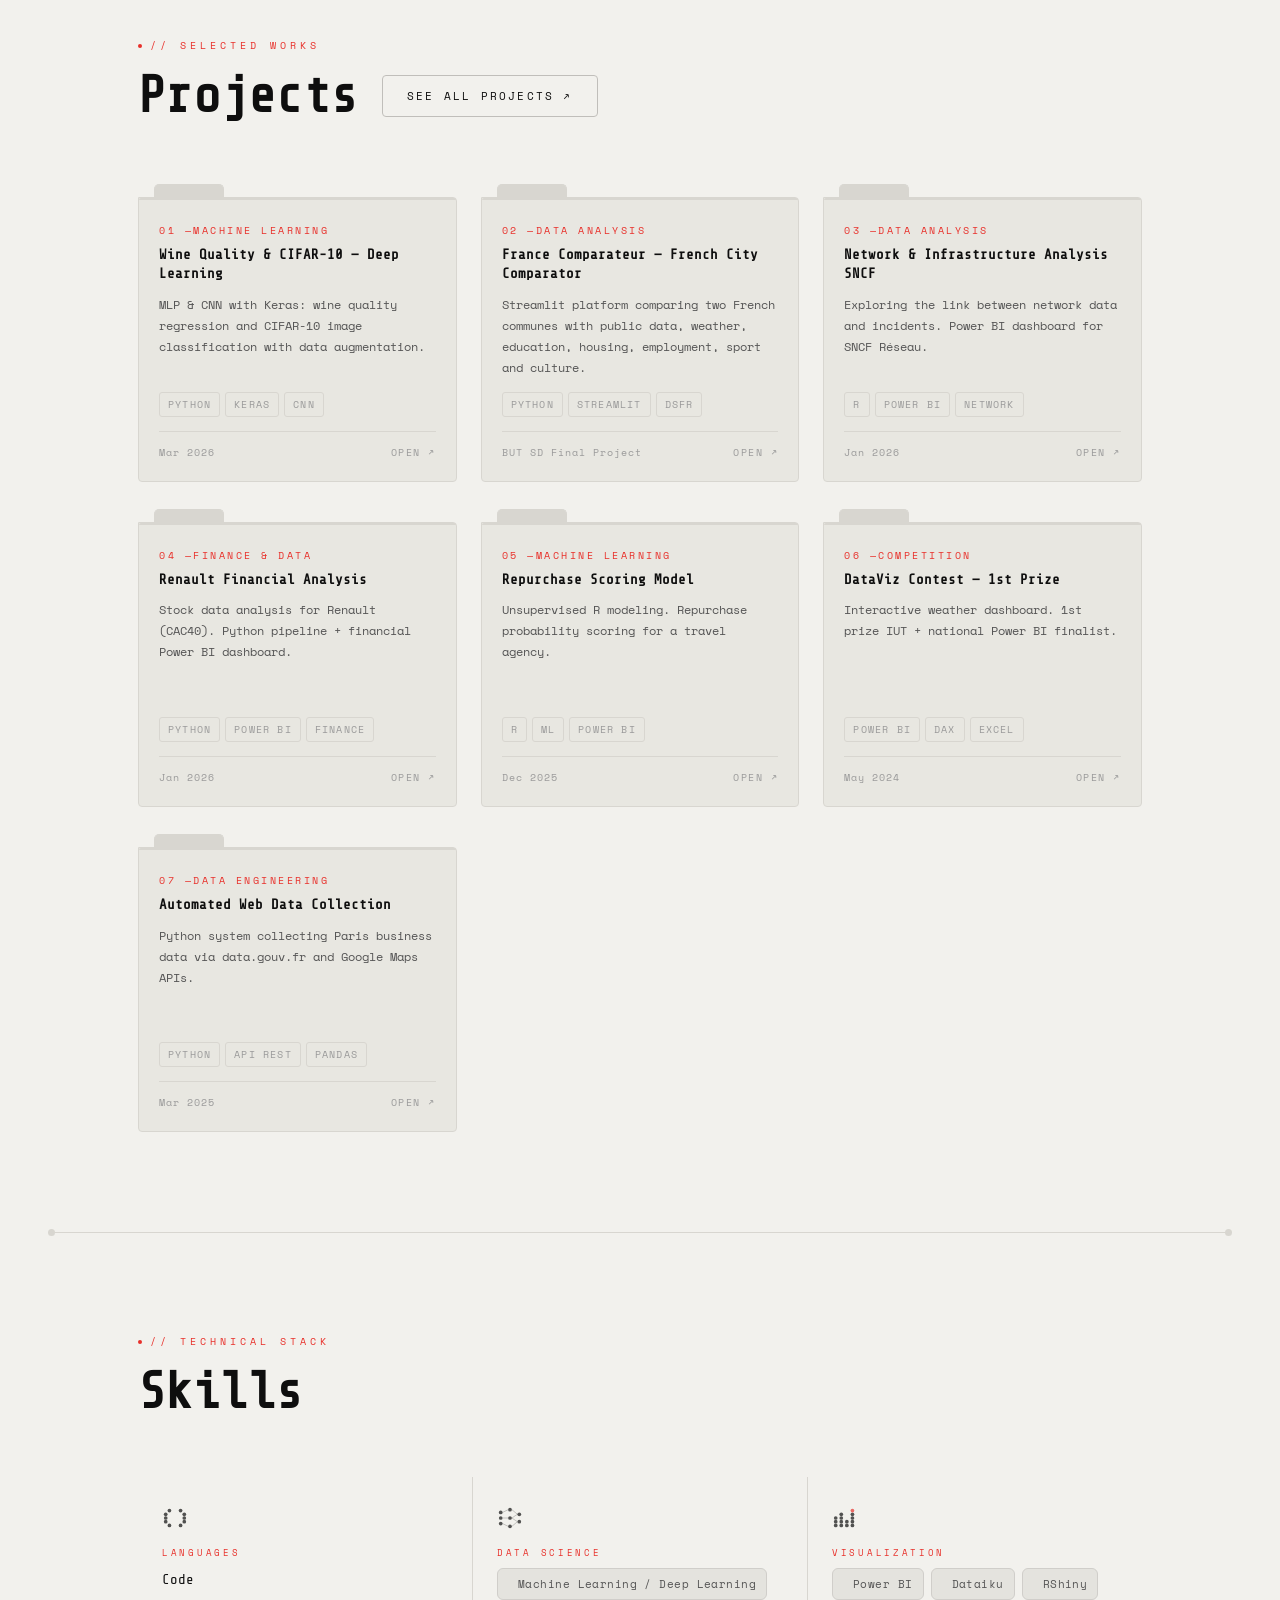
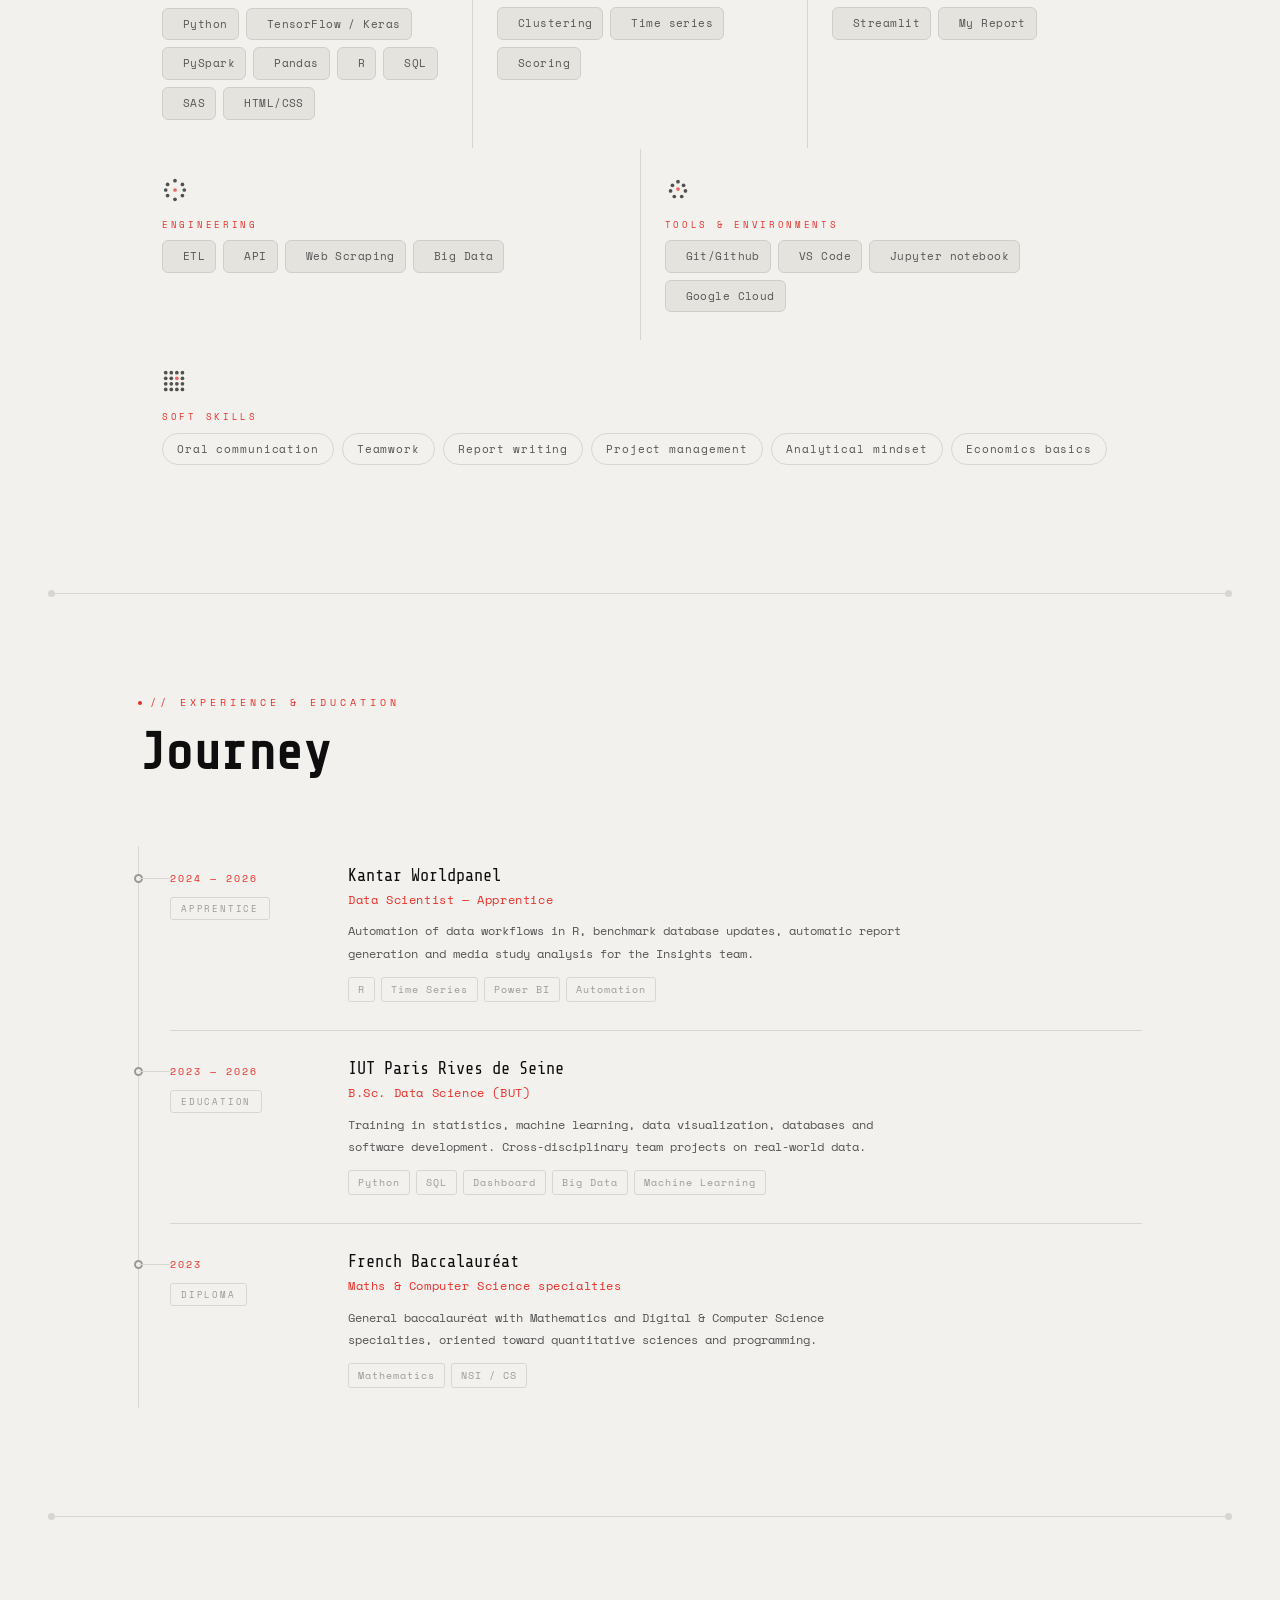
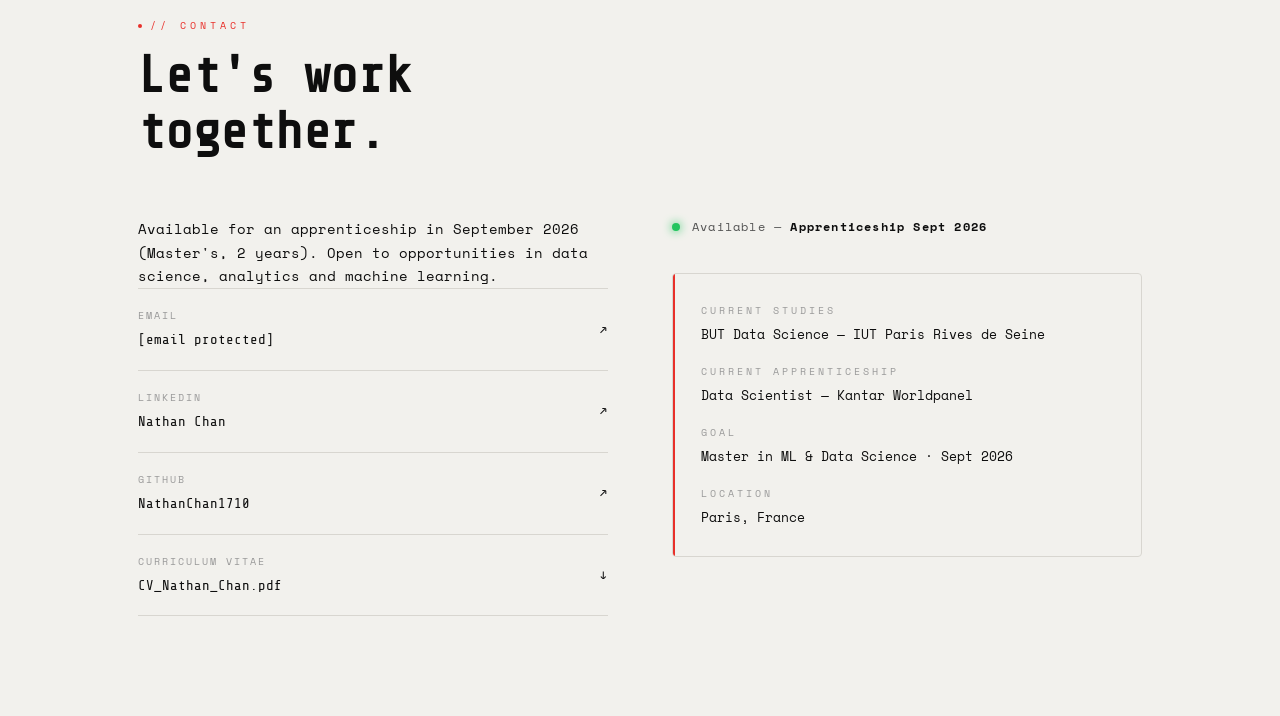
==== commit 06c41944: "ajout du comparateur de ville" ====
--- a/index.html
+++ b/index.html
@@ -948,7 +948,7 @@
     </div>
     <div class="reveal reveal-delay-2">
       <div class="stat-row"><span class="stat-label" data-i18n="stat_exp">Experience</span><span class="stat-value">2<span data-i18n="stat_years">yrs</span></span></div>
-      <div class="stat-row"><span class="stat-label" data-i18n="stat_proj">Projects</span><span class="stat-value">7<span>+</span></span></div>
+      <div class="stat-row"><span class="stat-label" data-i18n="stat_proj">Projects</span><span class="stat-value">11<span>+</span></span></div>
       <div class="stat-row"><span class="stat-label" data-i18n="stat_avail">Available</span><span class="stat-value" style="font-size:15px">September<span>2026</span></span></div>
       <div class="stat-row"><span class="stat-label" data-i18n="stat_loc">Location</span><span class="stat-value" style="font-size:15px">Paris<span>FR</span></span></div>
     </div>
@@ -978,50 +978,60 @@
         <div class="folder-meta"><span class="folder-date">Mar 2026</span><span class="folder-open-hint" data-i18n="open_hint">Open ↗</span></div>
       </div>
     </div>
-    <div class="folder-card reveal reveal-delay-1" onclick="openFolder(this,'sncf')">
+    <div class="folder-card reveal reveal-delay-1" onclick="openFolder(this,'francecomp')">
       <div class="folder-tab"></div>
       <div class="folder-body">
         <span class="folder-num">02 — <span class="folder-type-badge">Data Analysis</span></span>
+        <h3 class="folder-title" data-i18n="proj_francecomp_title">France Comparateur — French City Comparator</h3>
+        <p class="folder-desc" data-i18n="proj_francecomp_desc">Streamlit platform comparing two French communes with public data, weather, education, housing, employment, sport and culture.</p>
+        <div class="folder-tags"><span class="ftag">Python</span><span class="ftag">Streamlit</span><span class="ftag">DSFR</span></div>
+        <div class="folder-meta"><span class="folder-date">BUT SD Final Project</span><span class="folder-open-hint" data-i18n="open_hint">Open ↗</span></div>
+      </div>
+    </div>
+    <div class="folder-card reveal reveal-delay-2" onclick="openFolder(this,'sncf')">
+      <div class="folder-tab"></div>
+      <div class="folder-body">
+        <span class="folder-num">03 — <span class="folder-type-badge">Data Analysis</span></span>
         <h3 class="folder-title" data-i18n="proj_sncf_title">Network & Infrastructure Analysis SNCF</h3>
         <p class="folder-desc" data-i18n="proj_sncf_desc">Exploring the link between network data and incidents. Power BI dashboard for SNCF Réseau.</p>
         <div class="folder-tags"><span class="ftag">R</span><span class="ftag">Power BI</span><span class="ftag">Network</span></div>
         <div class="folder-meta"><span class="folder-date">Jan 2026</span><span class="folder-open-hint" data-i18n="open_hint">Open ↗</span></div>
       </div>
     </div>
-    <div class="folder-card reveal reveal-delay-2" onclick="openFolder(this,'renault')">
+    <div class="folder-card reveal reveal-delay-3" onclick="openFolder(this,'renault')">
       <div class="folder-tab"></div>
       <div class="folder-body">
-        <span class="folder-num">03 — <span class="folder-type-badge">Finance & Data</span></span>
+        <span class="folder-num">04 — <span class="folder-type-badge">Finance & Data</span></span>
         <h3 class="folder-title" data-i18n="proj_renault_title">Renault Financial Analysis</h3>
         <p class="folder-desc" data-i18n="proj_renault_desc">Stock data analysis for Renault (CAC40). Python pipeline + financial Power BI dashboard.</p>
         <div class="folder-tags"><span class="ftag">Python</span><span class="ftag">Power BI</span><span class="ftag">Finance</span></div>
         <div class="folder-meta"><span class="folder-date">Jan 2026</span><span class="folder-open-hint" data-i18n="open_hint">Open ↗</span></div>
       </div>
     </div>
-    <div class="folder-card reveal reveal-delay-3" onclick="openFolder(this,'scoring')">
+    <div class="folder-card reveal reveal-delay-4" onclick="openFolder(this,'scoring')">
       <div class="folder-tab"></div>
       <div class="folder-body">
-        <span class="folder-num">04 — <span class="folder-type-badge">Machine Learning</span></span>
+        <span class="folder-num">05 — <span class="folder-type-badge">Machine Learning</span></span>
         <h3 class="folder-title" data-i18n="proj_scoring_title">Repurchase Scoring Model</h3>
         <p class="folder-desc" data-i18n="proj_scoring_desc">Unsupervised R modeling. Repurchase probability scoring for a travel agency.</p>
         <div class="folder-tags"><span class="ftag">R</span><span class="ftag">ML</span><span class="ftag">Power BI</span></div>
         <div class="folder-meta"><span class="folder-date">Dec 2025</span><span class="folder-open-hint" data-i18n="open_hint">Open ↗</span></div>
       </div>
     </div>
-    <div class="folder-card reveal reveal-delay-4" onclick="openFolder(this,'dataviz')">
+    <div class="folder-card reveal reveal-delay-5" onclick="openFolder(this,'dataviz')">
       <div class="folder-tab"></div>
       <div class="folder-body">
-        <span class="folder-num">05 — <span class="folder-type-badge">Competition</span></span>
+        <span class="folder-num">06 — <span class="folder-type-badge">Competition</span></span>
         <h3 class="folder-title" data-i18n="proj_dataviz_title">DataViz Contest — 1st Prize</h3>
         <p class="folder-desc" data-i18n="proj_dataviz_desc">Interactive weather dashboard. 1st prize IUT + national Power BI finalist.</p>
         <div class="folder-tags"><span class="ftag">Power BI</span><span class="ftag">DAX</span><span class="ftag">Excel</span></div>
         <div class="folder-meta"><span class="folder-date">May 2024</span><span class="folder-open-hint" data-i18n="open_hint">Open ↗</span></div>
       </div>
     </div>
-    <div class="folder-card reveal reveal-delay-5" onclick="openFolder(this,'web')">
+    <div class="folder-card reveal reveal-delay-6" onclick="openFolder(this,'web')">
       <div class="folder-tab"></div>
       <div class="folder-body">
-        <span class="folder-num">06 — <span class="folder-type-badge">Data Engineering</span></span>
+        <span class="folder-num">07 — <span class="folder-type-badge">Data Engineering</span></span>
         <h3 class="folder-title" data-i18n="proj_web_title">Automated Web Data Collection</h3>
         <p class="folder-desc" data-i18n="proj_web_desc">Python system collecting Paris business data via data.gouv.fr and Google Maps APIs.</p>
         <div class="folder-tags"><span class="ftag">Python</span><span class="ftag">API REST</span><span class="ftag">Pandas</span></div>
@@ -1310,7 +1320,7 @@
       <button class="filter-pill" data-filter="Software Engineering" onclick="filterProjects('Software Engineering')">Engineering</button>
       <button class="filter-pill" data-filter="Competition" onclick="filterProjects('Competition')">Competition</button>
     </div>
-    <!-- Grid — all 10 projects -->
+    <!-- Grid — all 11 projects -->
     <div class="projects-grid" id="allProjectsGrid">
       <!-- 01 -->
       <div class="folder-card" data-type="Machine Learning" onclick="openFolderFromAll(this,'winecifarml')">
@@ -1324,98 +1334,109 @@
         </div>
       </div>
       <!-- 02 -->
+      <div class="folder-card" data-type="Data Analysis" onclick="openFolderFromAll(this,'francecomp')">
+        <div class="folder-tab"></div>
+        <div class="folder-body">
+          <span class="folder-num">02 — <span class="folder-type-badge">Data Analysis</span></span>
+          <h3 class="folder-title" data-i18n="proj_francecomp_title">France Comparateur — French City Comparator</h3>
+          <p class="folder-desc" data-i18n="proj_francecomp_desc">Streamlit platform comparing two French communes with public data, weather, education, housing, employment, sport and culture.</p>
+          <div class="folder-tags"><span class="ftag">Python</span><span class="ftag">Streamlit</span><span class="ftag">DSFR</span></div>
+          <div class="folder-meta"><span class="folder-date">BUT SD Final Project</span><span class="folder-open-hint" data-i18n="open_hint">Open ↗</span></div>
+        </div>
+      </div>
+      <!-- 03 -->
       <div class="folder-card" data-type="Data Analysis" onclick="openFolderFromAll(this,'sncf')">
         <div class="folder-tab"></div>
         <div class="folder-body">
-          <span class="folder-num">02 — <span class="folder-type-badge">Data Analysis</span></span>
+          <span class="folder-num">03 — <span class="folder-type-badge">Data Analysis</span></span>
           <h3 class="folder-title" data-i18n="proj_sncf_title">Network & Infrastructure Analysis SNCF</h3>
           <p class="folder-desc" data-i18n="proj_sncf_desc">Exploring the link between network data and incidents. Power BI dashboard for SNCF Réseau.</p>
           <div class="folder-tags"><span class="ftag">R</span><span class="ftag">Power BI</span><span class="ftag">Network</span></div>
           <div class="folder-meta"><span class="folder-date">Jan 2026</span><span class="folder-open-hint" data-i18n="open_hint">Open ↗</span></div>
         </div>
       </div>
-      <!-- 03 -->
+      <!-- 04 -->
       <div class="folder-card" data-type="Finance &amp; Data" onclick="openFolderFromAll(this,'renault')">
         <div class="folder-tab"></div>
         <div class="folder-body">
-          <span class="folder-num">03 — <span class="folder-type-badge">Finance & Data</span></span>
+          <span class="folder-num">04 — <span class="folder-type-badge">Finance & Data</span></span>
           <h3 class="folder-title" data-i18n="proj_renault_title">Renault Financial Analysis</h3>
           <p class="folder-desc" data-i18n="proj_renault_desc">Stock data analysis for Renault (CAC40). Python pipeline + financial Power BI dashboard.</p>
           <div class="folder-tags"><span class="ftag">Python</span><span class="ftag">Power BI</span><span class="ftag">Finance</span></div>
           <div class="folder-meta"><span class="folder-date">Jan 2026</span><span class="folder-open-hint" data-i18n="open_hint">Open ↗</span></div>
         </div>
       </div>
-      <!-- 04 -->
+      <!-- 05 -->
       <div class="folder-card" data-type="Machine Learning" onclick="openFolderFromAll(this,'scoring')">
         <div class="folder-tab"></div>
         <div class="folder-body">
-          <span class="folder-num">04 — <span class="folder-type-badge">Machine Learning</span></span>
+          <span class="folder-num">05 — <span class="folder-type-badge">Machine Learning</span></span>
           <h3 class="folder-title" data-i18n="proj_scoring_title">Repurchase Scoring Model</h3>
           <p class="folder-desc" data-i18n="proj_scoring_desc">Unsupervised R modeling. Repurchase probability scoring for a travel agency.</p>
           <div class="folder-tags"><span class="ftag">R</span><span class="ftag">ML</span><span class="ftag">Power BI</span></div>
           <div class="folder-meta"><span class="folder-date">Dec 2025</span><span class="folder-open-hint" data-i18n="open_hint">Open ↗</span></div>
         </div>
       </div>
-      <!-- 05 -->
+      <!-- 06 -->
       <div class="folder-card" data-type="Competition" onclick="openFolderFromAll(this,'dataviz')">
         <div class="folder-tab"></div>
         <div class="folder-body">
-          <span class="folder-num">05 — <span class="folder-type-badge">Competition</span></span>
+          <span class="folder-num">06 — <span class="folder-type-badge">Competition</span></span>
           <h3 class="folder-title" data-i18n="proj_dataviz_title">DataViz Contest — 1st Prize</h3>
           <p class="folder-desc" data-i18n="proj_dataviz_desc">Interactive weather dashboard. 1st prize IUT + national Power BI finalist.</p>
           <div class="folder-tags"><span class="ftag">Power BI</span><span class="ftag">DAX</span><span class="ftag">Excel</span></div>
           <div class="folder-meta"><span class="folder-date">May 2024</span><span class="folder-open-hint" data-i18n="open_hint">Open ↗</span></div>
         </div>
       </div>
-      <!-- 06 -->
+      <!-- 07 -->
       <div class="folder-card" data-type="Data Engineering" onclick="openFolderFromAll(this,'web')">
         <div class="folder-tab"></div>
         <div class="folder-body">
-          <span class="folder-num">06 — <span class="folder-type-badge">Data Engineering</span></span>
+          <span class="folder-num">07 — <span class="folder-type-badge">Data Engineering</span></span>
           <h3 class="folder-title" data-i18n="proj_web_title">Automated Web Data Collection</h3>
           <p class="folder-desc" data-i18n="proj_web_desc">Python system collecting Paris business data via data.gouv.fr and Google Maps APIs.</p>
           <div class="folder-tags"><span class="ftag">Python</span><span class="ftag">API REST</span><span class="ftag">Pandas</span></div>
           <div class="folder-meta"><span class="folder-date">Mar 2025</span><span class="folder-open-hint" data-i18n="open_hint">Open ↗</span></div>
         </div>
       </div>
-      <!-- 07 -->
+      <!-- 08 -->
       <div class="folder-card" data-type="Automation" onclick="openFolderFromAll(this,'benchmark')">
         <div class="folder-tab"></div>
         <div class="folder-body">
-          <span class="folder-num">07 — <span class="folder-type-badge">Automation</span></span>
+          <span class="folder-num">08 — <span class="folder-type-badge">Automation</span></span>
           <h3 class="folder-title" data-i18n="proj_bench_title">Benchmark Database Automation</h3>
           <p class="folder-desc" data-i18n="proj_bench_desc">R solution automating benchmark base updates at Kantar Worldpanel.</p>
           <div class="folder-tags"><span class="ftag">R</span><span class="ftag">RMarkdown</span><span class="ftag">Auto</span></div>
           <div class="folder-meta"><span class="folder-date">Apr 2025</span><span class="folder-open-hint" data-i18n="open_hint">Open ↗</span></div>
         </div>
       </div>
-      <!-- 08 -->
+      <!-- 09 -->
       <div class="folder-card" data-type="Software Engineering" onclick="openFolderFromAll(this,'titanic')">
         <div class="folder-tab"></div>
         <div class="folder-body">
-          <span class="folder-num">08 — <span class="folder-type-badge">Software Engineering</span></span>
+          <span class="folder-num">09 — <span class="folder-type-badge">Software Engineering</span></span>
           <h3 class="folder-title" data-i18n="proj_titanic_title">Titanic — ML Engineering</h3>
           <p class="folder-desc" data-i18n="proj_titanic_desc">Python ML project following software engineering best practices: CI/CD, unit tests, modular architecture.</p>
           <div class="folder-tags"><span class="ftag">Python</span><span class="ftag">CI/CD</span><span class="ftag">ML</span></div>
           <div class="folder-meta"><span class="folder-date">2024</span><span class="folder-open-hint" data-i18n="open_hint">Open ↗</span></div>
         </div>
       </div>
-      <!-- 09 -->
+      <!-- 10 -->
       <div class="folder-card" data-type="Data Engineering" onclick="openFolderFromAll(this,'nosql')">
         <div class="folder-tab"></div>
         <div class="folder-body">
-          <span class="folder-num">09 — <span class="folder-type-badge">Data Engineering</span></span>
+          <span class="folder-num">10 — <span class="folder-type-badge">Data Engineering</span></span>
           <h3 class="folder-title" data-i18n="proj_nosql_title">SQL → NoSQL Migration</h3>
           <p class="folder-desc" data-i18n="proj_nosql_desc">Migration of a relational SQLite database to MongoDB with Python. NoSQL querying on ClassicModel dataset.</p>
           <div class="folder-tags"><span class="ftag">Python</span><span class="ftag">MongoDB</span><span class="ftag">SQLite</span></div>
           <div class="folder-meta"><span class="folder-date">2024</span><span class="folder-open-hint" data-i18n="open_hint">Open ↗</span></div>
         </div>
       </div>
-      <!-- 10 -->
+      <!-- 11 -->
       <div class="folder-card" data-type="Time Series" onclick="openFolderFromAll(this,'nuclear')">
         <div class="folder-tab"></div>
         <div class="folder-body">
-          <span class="folder-num">10 — <span class="folder-type-badge">Time Series</span></span>
+          <span class="folder-num">11 — <span class="folder-type-badge">Time Series</span></span>
           <h3 class="folder-title" data-i18n="proj_nuclear_title">Time Series — US Nuclear Energy</h3>
           <p class="folder-desc" data-i18n="proj_nuclear_desc">R forecasting of US nuclear electricity production using EIA data. ARIMA/SARIMA models with full statistical report.</p>
           <div class="folder-tags"><span class="ftag">R</span><span class="ftag">ARIMA</span><span class="ftag">EIA</span></div>
@@ -1437,6 +1458,8 @@
     hero_desc: "Passionate about artificial intelligence, future Master's student in Machine Learning & Data Science, currently finishing my apprenticeship in the B.Sc. Data Science program at IUT Paris Rives de Seine. I want to learn more and understand the stakes of AI in tomorrow's world.",
     hero_cta_projects: 'View projects ↗', hero_cta_contact: 'Get in touch', hero_cta_cv: 'Download CV ↓',
     projects_label: 'Selected works', projects_title: 'Projects',
+    proj_francecomp_title: 'France Comparateur — French City Comparator',
+    proj_francecomp_desc: 'Streamlit platform comparing two French communes through public data, weather, education, housing, employment, sport and culture.',
     proj_sncf_title: 'Network & Infrastructure Analysis SNCF',
     proj_sncf_desc: 'Exploring the link between network data and incidents. Power BI dashboard for SNCF Réseau.',
     proj_renault_desc: 'Stock data analysis for Renault (CAC40). Python pipeline + financial Power BI dashboard.',
@@ -1502,6 +1525,8 @@
     hero_desc: "Passionné par l'intelligence artificielle, futur étudiant en Master Machine Learning & Data Science, actuellement en fin d'alternance dans le BUT Science des Données à l'IUT Paris Rives de Seine. J'ai envie d'en apprendre plus et de comprendre les enjeux de l'IA dans le monde de demain.",
     hero_cta_projects: 'Voir les projets ↗', hero_cta_contact: 'Me contacter', hero_cta_cv: 'Télécharger CV ↓',
     projects_label: 'Travaux sélectionnés', projects_title: 'Projets',
+    proj_francecomp_title: 'France Comparateur — Comparateur de communes',
+    proj_francecomp_desc: 'Application Streamlit comparant deux communes françaises via des données publiques sur la météo, l’éducation, le logement, l’emploi, le sport et la culture.',
     proj_sncf_title: 'Analyse Réseaux & Infrastructure SNCF',
     proj_sncf_desc: "Exploration de la liaison entre données réseau et incidents. Dashboard Power BI pour SNCF Réseau.",
     proj_renault_desc: 'Analyse des données boursières Renault (CAC40). Pipeline Python + dashboard Power BI financier.',
@@ -1663,109 +1688,121 @@
 
 /* ── PROJECT DATA (bilingual) ── */
 const projects = {
+  francecomp: {
+    num:'02 —',
+    en: { label:'02 — Data Analysis · Public Service', title:'France Comparateur — French City Comparator', coverTitle:'France Comparateur',
+      desc:"Final B.Sc. Data Science team project carried out by three students to design a public-service oriented website for comparing French communes. The app helps contrast two cities across general indicators, weather, education, housing, employment, sport and culture using official open datasets.",
+      method:['Streamlit multi-page architecture with shared city selectors across tabs','Public data integration and preprocessing from official French sources plus Open-Meteo APIs','DSFR-inspired interface to match the visual language of French public services','Collaborative development by 3 students, with each thematic page integrated into one unified comparison tool'],
+    },
+    fr: { label:'02 — Analyse de données · Service public', title:'France Comparateur — Comparateur de communes', coverTitle:'France Comparateur',
+      desc:"Projet final du BUT Science des Données mené à 3 pour concevoir un site de comparaison de communes françaises dans une logique de service public. L'application permet d'opposer deux villes sur les données générales, la météo, l'éducation, le logement, l'emploi, le sport et la culture à partir de sources ouvertes officielles.",
+      method:['Architecture Streamlit multipage avec sélecteurs globaux de villes partagés entre les onglets','Intégration et préparation de données publiques officielles, complétées par les APIs Open-Meteo','Interface inspirée du DSFR pour s\'aligner sur les codes visuels de l\'État français','Travail collaboratif à 3 avec développement par modules puis intégration dans un comparateur unique'],
+    },
+    tags:['Python','Streamlit','DSFR','Open Data','Open-Meteo'], date:'BUT SD — Final Project', github:'https://github.com/NathanChan1710/Projet-Final-BUT', type:'Data Analysis'
+  },
   sncf: {
-    num:'01 —',
-    en: { label:'01 — Data Analysis', title:'Network & Infrastructure Analysis SNCF', coverTitle:'SNCF · Network Analysis',
+    num:'03 —',
+    en: { label:'03 — Data Analysis', title:'Network & Infrastructure Analysis SNCF', coverTitle:'SNCF · Network Analysis',
       desc:"This analysis supports SNCF Réseau's core mission: ensuring a reliable and safe network. The project explores how joint analysis of network and infrastructure data improves understanding of incidents.",
       method:['Data preparation and cleaning in R','Descriptive analysis of network incidents','Power BI dashboard design','Results presentation'],
     },
-    fr: { label:'01 — Analyse de données', title:'Analyse Réseaux & Infrastructure SNCF', coverTitle:'SNCF · Analyse Réseau',
+    fr: { label:'03 — Analyse de données', title:'Analyse Réseaux & Infrastructure SNCF', coverTitle:'SNCF · Analyse Réseau',
       desc:"L'analyse s'inscrit dans la mission centrale de SNCF Réseau : garantir un réseau fiable et sécurisé. Le projet explore comment l'analyse conjointe des données réseau et infrastructure améliore la compréhension des incidents.",
       method:['Préparation et nettoyage des données avec R','Analyse descriptive des incidents réseau','Conception du dashboard Power BI','Présentation des résultats'],
     },
     tags:['R','Power BI','Data SNCF'], date:'January 2026', github:'https://github.com/NathanChan1710', type:'Data Analysis'
   },
   renault: {
-    num:'02 —',
-    en: { label:'02 — Finance & Data', title:'Renault Financial Analysis', coverTitle:'Renault · Finance',
+    num:'04 —',
+    en: { label:'04 — Finance & Data', title:'Renault Financial Analysis', coverTitle:'Renault · Finance',
       desc:"In-depth analysis of Renault stock data (CAC40). Combines Python automation for live data retrieval with advanced Power BI visualization.",
       method:['Automatic retrieval via Python / Yfinance','Power BI dashboard with financial KPIs','Technical analysis: candlestick and moving averages'],
     },
-    fr: { label:'02 — Finance & Data', title:'Analyse Financière Renault', coverTitle:'Renault · Finance',
+    fr: { label:'04 — Finance & Data', title:'Analyse Financière Renault', coverTitle:'Renault · Finance',
       desc:"Analyse approfondie des données boursières de l'action Renault (CAC40). Combine l'automatisation Python pour la récupération en direct avec la visualisation avancée dans Power BI.",
       method:['Récupération automatique via Python / Yfinance','Dashboard Power BI avec KPIs financiers','Analyse technique : candlestick et moyennes mobiles'],
     },
     tags:['Python','Power BI','Yfinance','Excel'], date:'January 2026', github:'https://github.com/NathanChan1710/Renault-Financial-Analysis', type:'Finance & Data'
   },
   scoring: {
-    num:'03 —',
-    en: { label:'03 — Machine Learning', title:'Repurchase Scoring Model', coverTitle:'Scoring · ML',
+    num:'05 —',
+    en: { label:'05 — Machine Learning', title:'Repurchase Scoring Model', coverTitle:'Scoring · ML',
       desc:"R program that cleans a travel agency dataset to model the probability of customer repurchase using an unsupervised approach.",
       method:['Data cleaning and preparation','Analysis of variables driving repurchase','Unsupervised modeling (clustering)','Score visualization in Power BI'],
     },
-    fr: { label:'03 — Machine Learning', title:'Scoring de Réacheteurs', coverTitle:'Scoring · ML',
+    fr: { label:'05 — Machine Learning', title:'Scoring de Réacheteurs', coverTitle:'Scoring · ML',
       desc:"Programme R qui nettoie un jeu de données d'agence de voyage pour modéliser la probabilité de réachat d'un client par approche non supervisée.",
       method:['Nettoyage et préparation de la base','Analyse des variables qui drivent le réachat','Modélisation non supervisée (clustering)','Visualisation des scores dans Power BI'],
     },
     tags:['R','Power BI','Machine Learning'], date:'December 2025', github:'https://github.com/NathanChan1710/Scoring-r-achat', type:'Machine Learning'
   },
   dataviz: {
-    num:'04 —',
-    en: { label:'04 — Competition', title:'DataViz Contest Power BI — 1st Prize', coverTitle:'DataViz · 1st Prize',
+    num:'06 —',
+    en: { label:'06 — Competition', title:'DataViz Contest Power BI — 1st Prize', coverTitle:'DataViz · 1st Prize',
       desc:"Interactive dashboard to analyze meteorological data. The team won 1st prize at IUT and qualified for the national final.",
       method:['Collection and integration of weather data','Interactive and dynamic visualizations','UX/UI design focused on accessibility','Oral presentation before jury'],
     },
-    fr: { label:'04 — Compétition', title:'Concours DataViz Power BI — 1er Prix', coverTitle:'DataViz · 1er Prix',
+    fr: { label:'06 — Compétition', title:'Concours DataViz Power BI — 1er Prix', coverTitle:'DataViz · 1er Prix',
       desc:"Dashboard interactif pour analyser des données météorologiques. L'équipe a remporté le 1er prix de l'IUT et s'est qualifiée pour la finale nationale.",
       method:['Collecte et intégration de données météo','Visualisations interactives et dynamiques',"Design UX/UI centré sur l'accessibilité",'Présentation orale devant jury'],
     },
     tags:['Power BI','Excel','DAX'], date:'May 2024', github:'https://github.com/NathanChan1710', type:'Competition'
   },
   web: {
-    num:'05 —',
-    en: { label:'05 — Data Engineering', title:'Automated Web Data Collection', coverTitle:'Web Scraping · API',
+    num:'07 —',
+    en: { label:'07 — Data Engineering', title:'Automated Web Data Collection', coverTitle:'Web Scraping · API',
       desc:"Automated system to collect Paris business data via data.gouv.fr and Google Maps APIs, with automatic website detection.",
       method:['data.gouv & Google Maps API integration','Web scraping and geolocated extraction','Automatic database enrichment','Error handling and validation'],
     },
-    fr: { label:'05 — Ingénierie Data', title:'Collecte Automatisée de Données Web', coverTitle:'Web Scraping · API',
+    fr: { label:'07 — Ingénierie Data', title:'Collecte Automatisée de Données Web', coverTitle:'Web Scraping · API',
       desc:"Système automatisé pour collecter les données des commerces parisiens via API data.gouv.fr et Google Maps, avec détection automatique des sites web.",
       method:['Intégration APIs data.gouv & Google Maps','Web scraping et extraction géolocalisée',"Enrichissement automatique d'une base",'Gestion d\'erreurs et validation'],
     },
     tags:['Python','API REST','Web Scraping','Pandas'], date:'March 2025', github:'https://github.com/NathanChan1710', type:'Data Engineering'
   },
   benchmark: {
-    num:'06 —',
-    en: { label:'06 — Automation · Kantar', title:'Benchmark Database Automation', coverTitle:'Kantar · Automation',
+    num:'08 —',
+    en: { label:'08 — Automation · Kantar', title:'Benchmark Database Automation', coverTitle:'Kantar · Automation',
       desc:"R solution to automate benchmark database updates at Kantar Worldpanel, enabling continuous evaluation of media study performance.",
       method:['Automation of repetitive tasks','Integration of multiple data sources','Validation and quality control','Automatic reports via RMarkdown'],
     },
-    fr: { label:'06 — Automatisation · Kantar', title:'Automatisation Base Benchmark', coverTitle:'Kantar · Automatisation',
+    fr: { label:'08 — Automatisation · Kantar', title:'Automatisation Base Benchmark', coverTitle:'Kantar · Automatisation',
       desc:"Solution R pour automatiser la mise à jour d'une base benchmark chez Kantar Worldpanel, permettant d'évaluer en continu la performance des études média.",
       method:['Automatisation des tâches répétitives','Intégration de multiples sources de données','Validation et contrôle qualité','Rapports automatiques via RMarkdown'],
     },
     tags:['R','Excel','Automation','RMarkdown'], date:'April 2025 — Kantar Worldpanel', github:'https://github.com/NathanChan1710', type:'Automation'
   },
   titanic: {
-    num:'07 —',
-    en: { label:'07 — Software Engineering', title:'Titanic — ML Engineering', coverTitle:'Titanic · ML Eng.',
+    num:'09 —',
+    en: { label:'09 — Software Engineering', title:'Titanic — ML Engineering', coverTitle:'Titanic · ML Eng.',
       desc:"A data science project built with software engineering best practices. Predicts Titanic passenger survival using a structured Python package with CI/CD pipeline, unit tests, and automated documentation.",
       method:['Modular Python architecture (Cookiecutter)','Unit tests & code quality (flake8, black)','GitHub Actions CI/CD pipeline','Data pipeline: cleaning, features, modeling, plots'],
     },
-    fr: { label:'07 — Ingénierie Logicielle', title:'Titanic — ML Engineering', coverTitle:'Titanic · ML Eng.',
+    fr: { label:'09 — Ingénierie Logicielle', title:'Titanic — ML Engineering', coverTitle:'Titanic · ML Eng.',
       desc:"Projet de data science mettant en œuvre les bonnes pratiques d'ingénierie logicielle. Prédit la survie des passagers du Titanic via un package Python structuré avec pipeline CI/CD, tests unitaires et documentation.",
       method:['Architecture Python modulaire (Cookiecutter)','Tests unitaires & qualité code (flake8, black)','Pipeline CI/CD avec GitHub Actions','Pipeline données : nettoyage, features, modèle, visualisations'],
     },
     tags:['Python','CI/CD','Machine Learning','GitHub Actions','Pytest'], date:'2024 — IUT Projet BUT', github:'https://github.com/NathanChan1710/Project-titanic-software-engineering', type:'Software Engineering'
   },
   nosql: {
-    num:'08 —',
-    en: { label:'08 — Data Engineering', title:'SQL → NoSQL Migration', coverTitle:'NoSQL · Migration',
+    num:'10 —',
+    en: { label:'10 — Data Engineering', title:'SQL → NoSQL Migration', coverTitle:'NoSQL · Migration',
       desc:"Migration of the ClassicModel relational SQLite database to MongoDB using Python. Includes schema transformation, data insertion, and NoSQL query exploration on the migrated collections.",
       method:['SQLite extraction and schema analysis','JSON document modeling for MongoDB','Automated migration script in Python','NoSQL querying and result validation'],
     },
-    fr: { label:'08 — Ingénierie Data', title:'Migration SQL → NoSQL', coverTitle:'NoSQL · Migration',
+    fr: { label:'10 — Ingénierie Data', title:'Migration SQL → NoSQL', coverTitle:'NoSQL · Migration',
       desc:"Migration de la base relationnelle SQLite ClassicModel vers MongoDB avec Python. Comprend la transformation de schéma, l'insertion des données et l'exploration de requêtes NoSQL sur les collections migrées.",
       method:["Extraction SQLite et analyse du schéma",'Modélisation en documents JSON pour MongoDB','Script de migration automatisé en Python','Requêtage NoSQL et validation des résultats'],
     },
     tags:['Python','MongoDB','SQLite','Jupyter'], date:'2024 — IUT Projet BUT', github:'https://github.com/NathanChan1710/NoSQL-Migration', type:'Data Engineering'
   },
   nuclear: {
-    num:'10 —',
-    en: { label:'10 — Time Series', title:'Time Series — US Nuclear Energy', coverTitle:'Nuclear · EIA',
+    num:'11 —',
+    en: { label:'11 — Time Series', title:'Time Series — US Nuclear Energy', coverTitle:'Nuclear · EIA',
       desc:"Forecasting US nuclear electricity production using data published by the U.S. Energy Information Administration (EIA). Monthly series from 2001 to 2023 modeled with ARIMA/SARIMA in R, with full statistical reporting.",
       method:['EIA data import and stationarity analysis','Decomposition and seasonal pattern identification','ARIMA/SARIMA modeling and diagnostics','Forecasting and confidence interval visualization'],
     },
-    fr: { label:'10 — Séries Temporelles', title:'Séries Temporelles — Énergie Nucléaire US', coverTitle:'Nuclear · EIA',
+    fr: { label:'11 — Séries Temporelles', title:'Séries Temporelles — Énergie Nucléaire US', coverTitle:'Nuclear · EIA',
       desc:"Projection de la production d'électricité nucléaire américaine à partir des données de l'EIA (Administration américaine de l'information sur l'énergie). Série mensuelle 2001–2023 modélisée en ARIMA/SARIMA sous R.",
       method:["Import des données EIA et analyse de stationnarité",'Décomposition et identification des patterns saisonniers','Modélisation ARIMA/SARIMA et diagnostics','Prévisions et visualisation des intervalles de confiance'],
     },
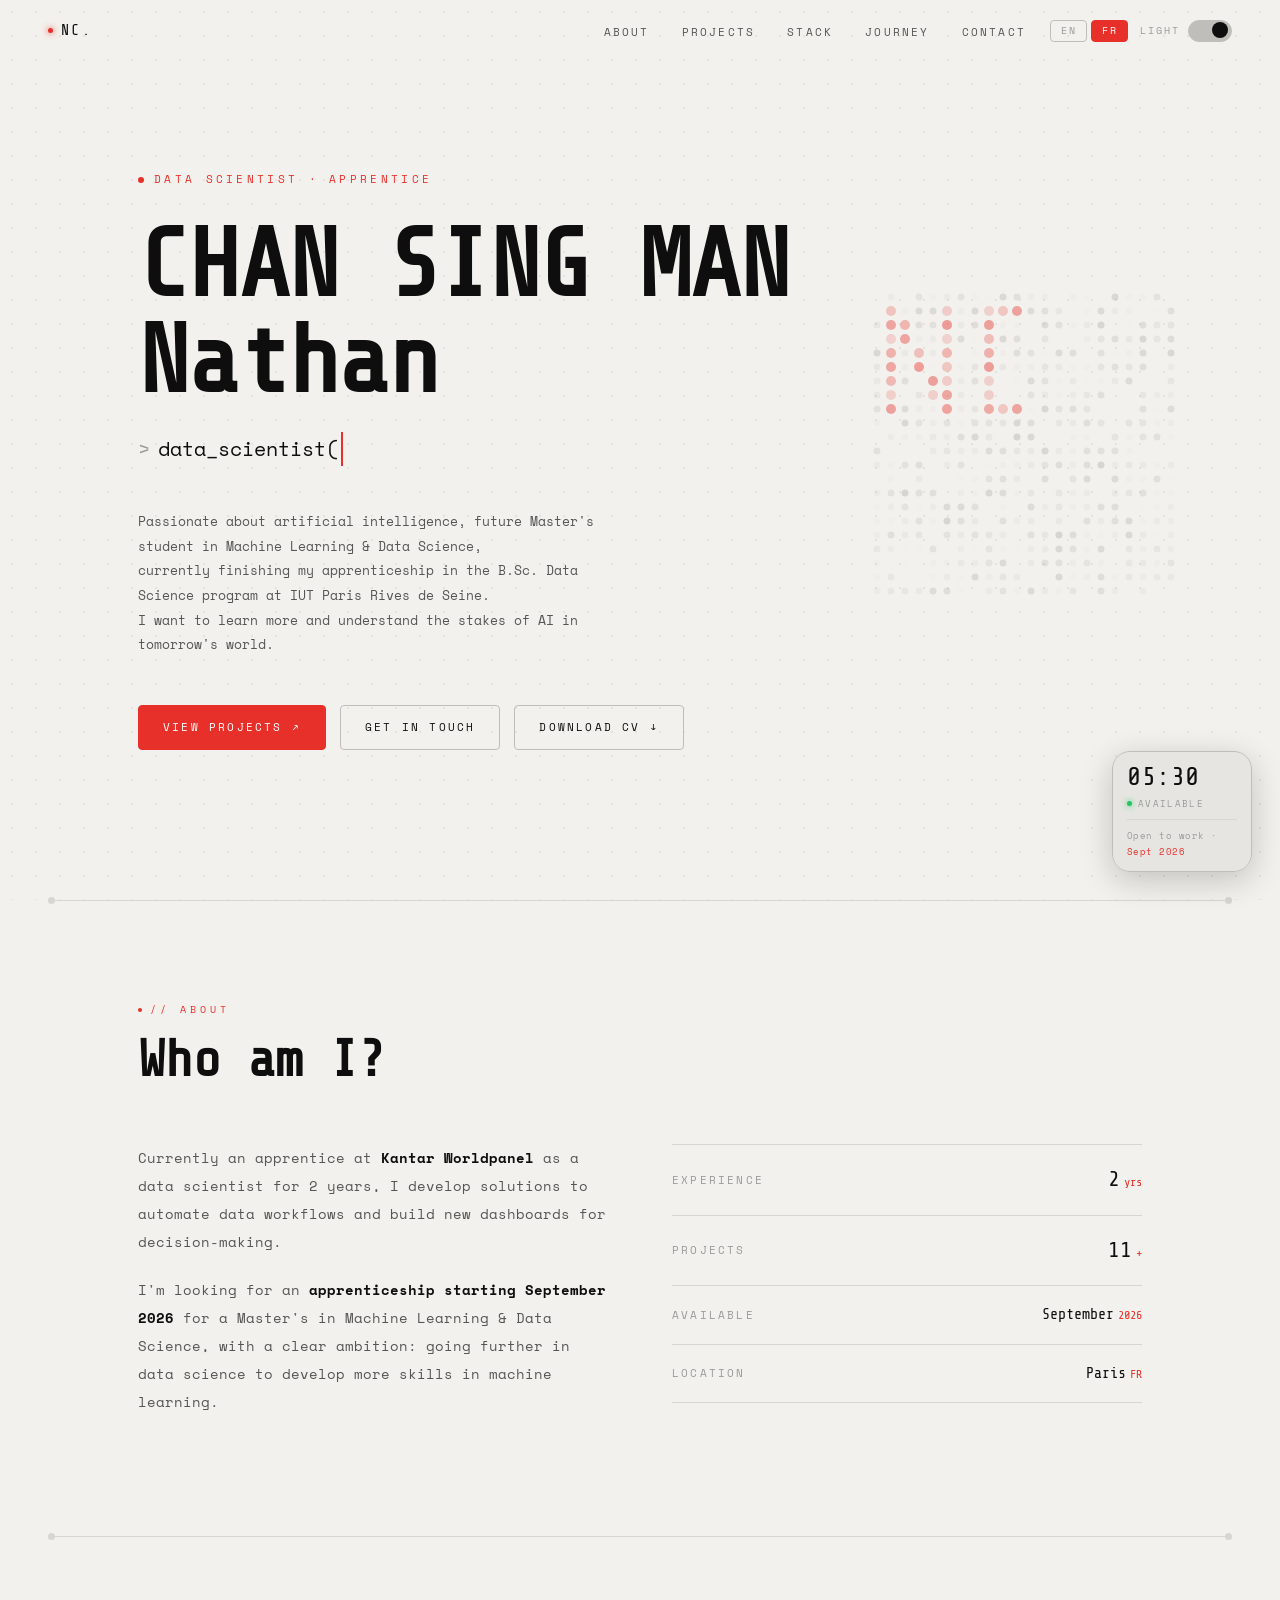
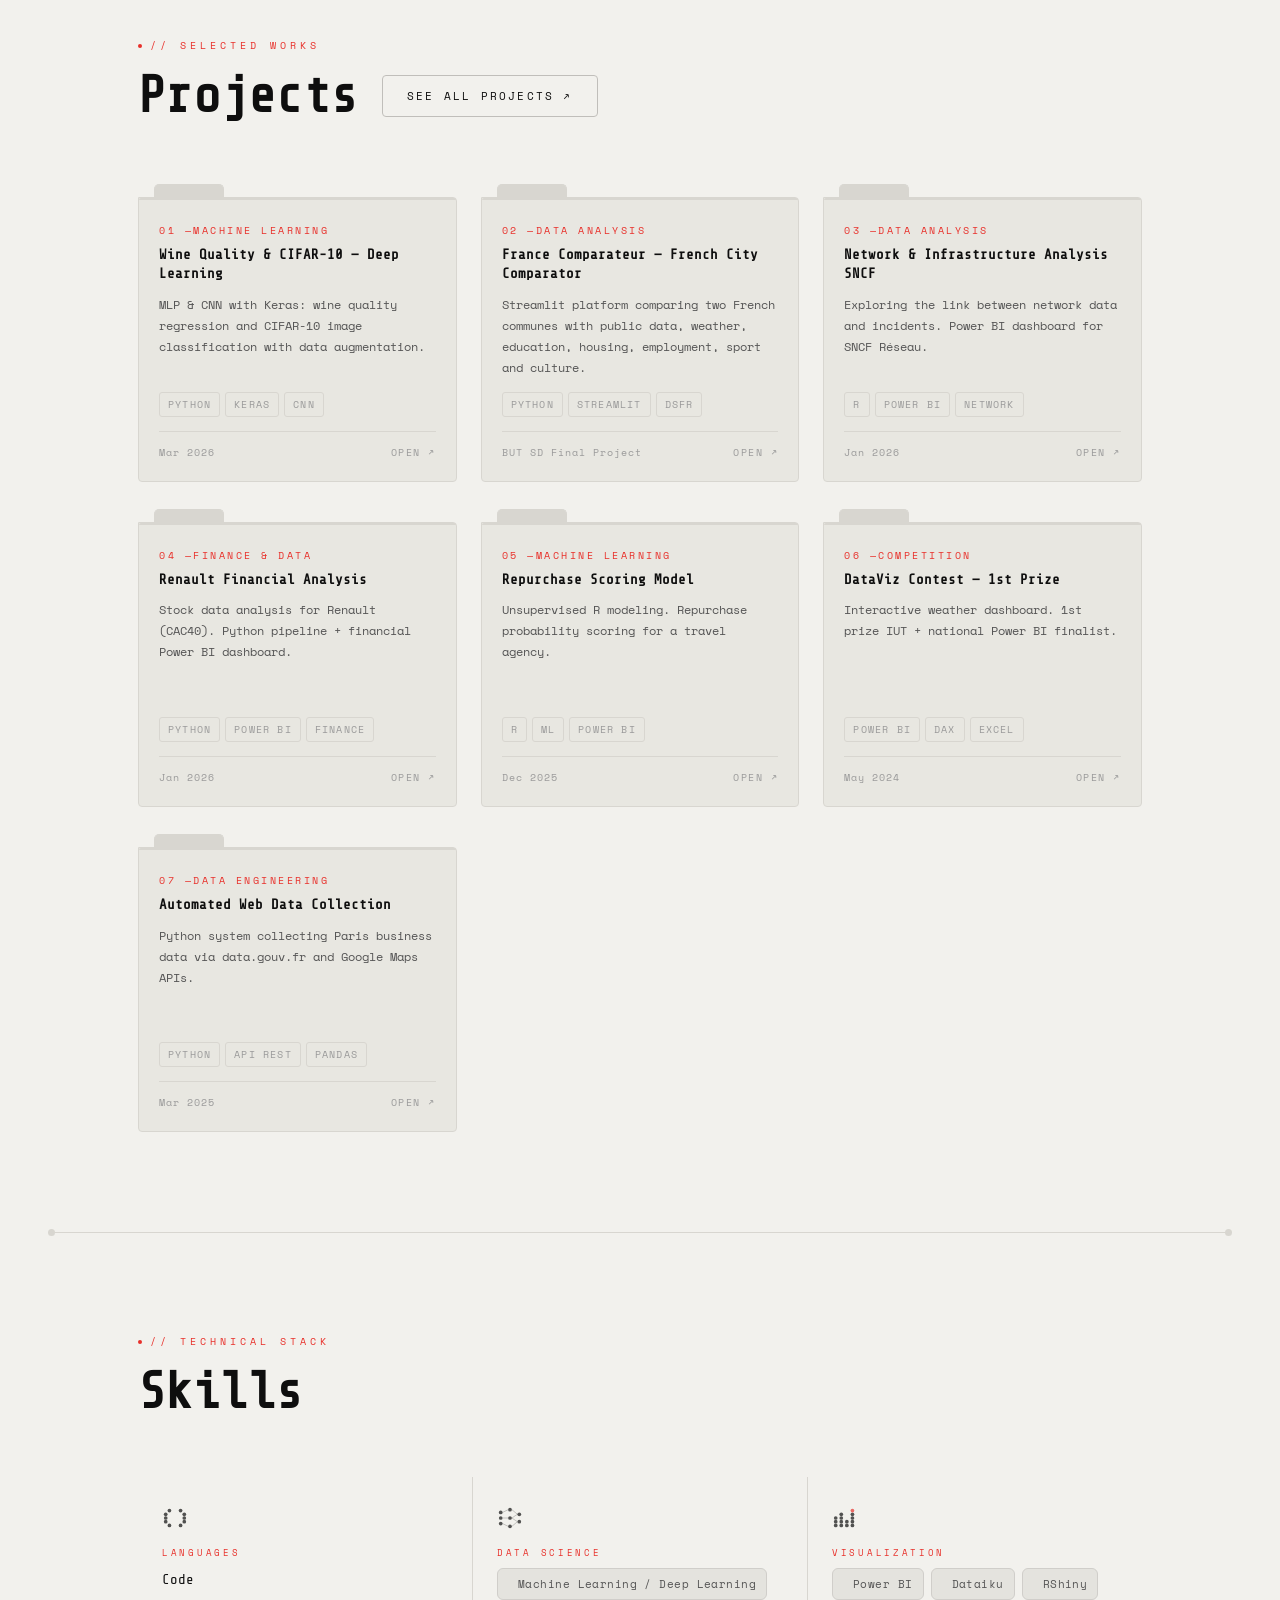
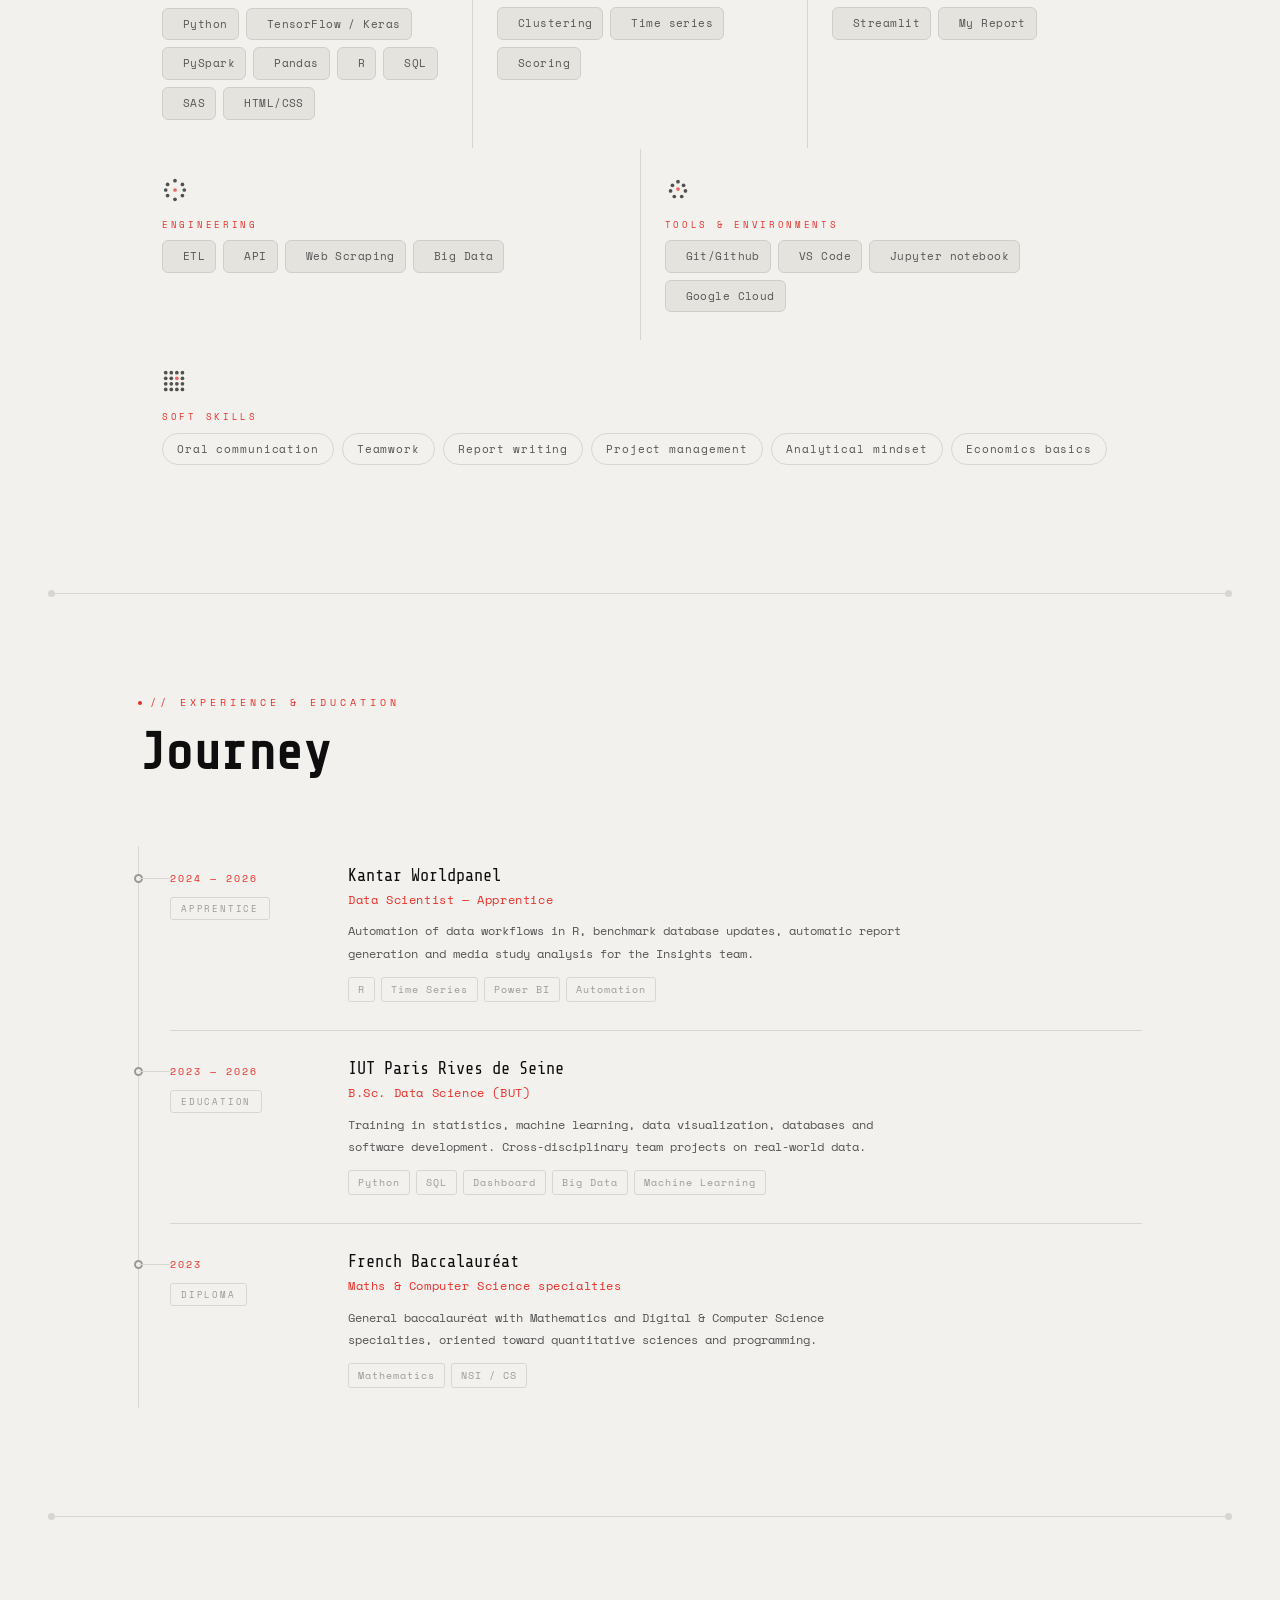
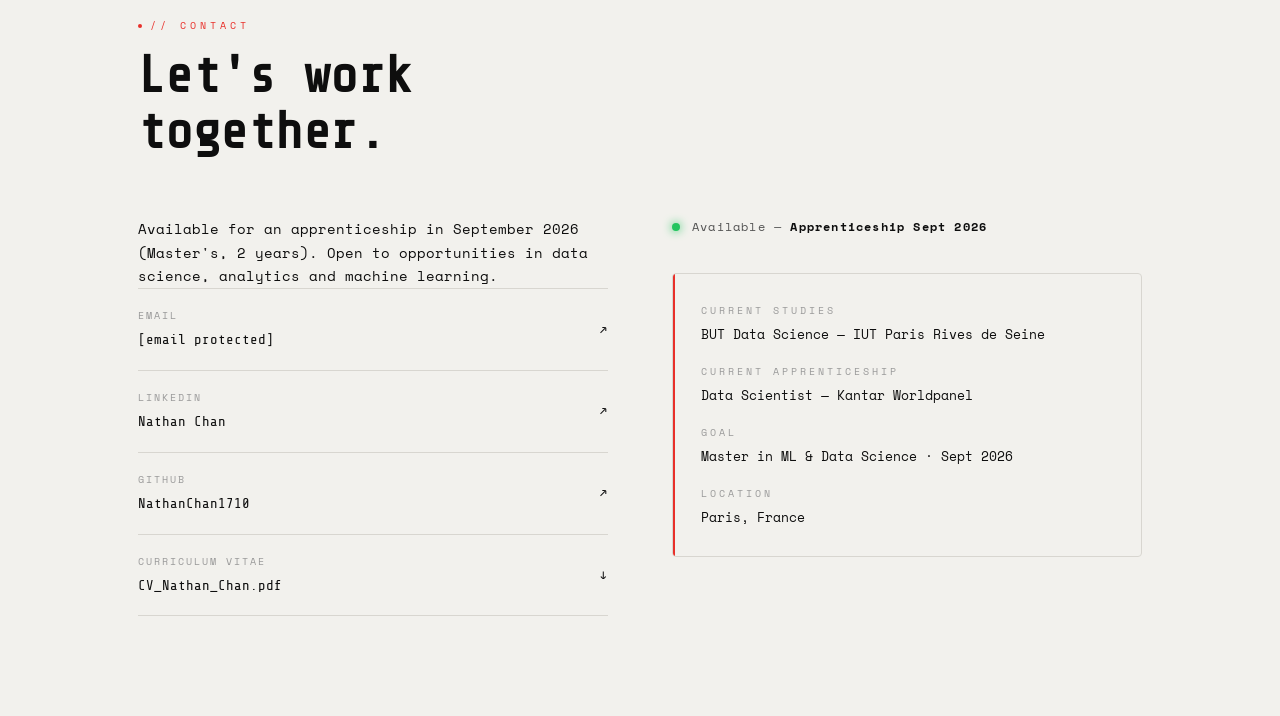
==== commit 93de0ce4: "modif" ====
--- a/index.html
+++ b/index.html
@@ -872,9 +872,9 @@
     </ul>
     <div class="nav-controls">
       <div class="lang-toggle">
-        <button class="lang-btn active" id="btnEN" onclick="setLang('en')">EN</button>
+        <button class="lang-btn" id="btnEN" onclick="setLang('en')">EN</button>
         <div class="lang-separator"></div>
-        <button class="lang-btn" id="btnFR" onclick="setLang('fr')">FR</button>
+        <button class="lang-btn active" id="btnFR" onclick="setLang('fr')">FR</button>
       </div>
       <div class="theme-toggle-wrap">
         <span class="toggle-label" id="themeLabel">Light</span>
@@ -1585,7 +1585,7 @@
   }
 };
 
-let currentLang = 'en';
+let currentLang = 'fr';
 
 function setLang(lang) {
   currentLang = lang;
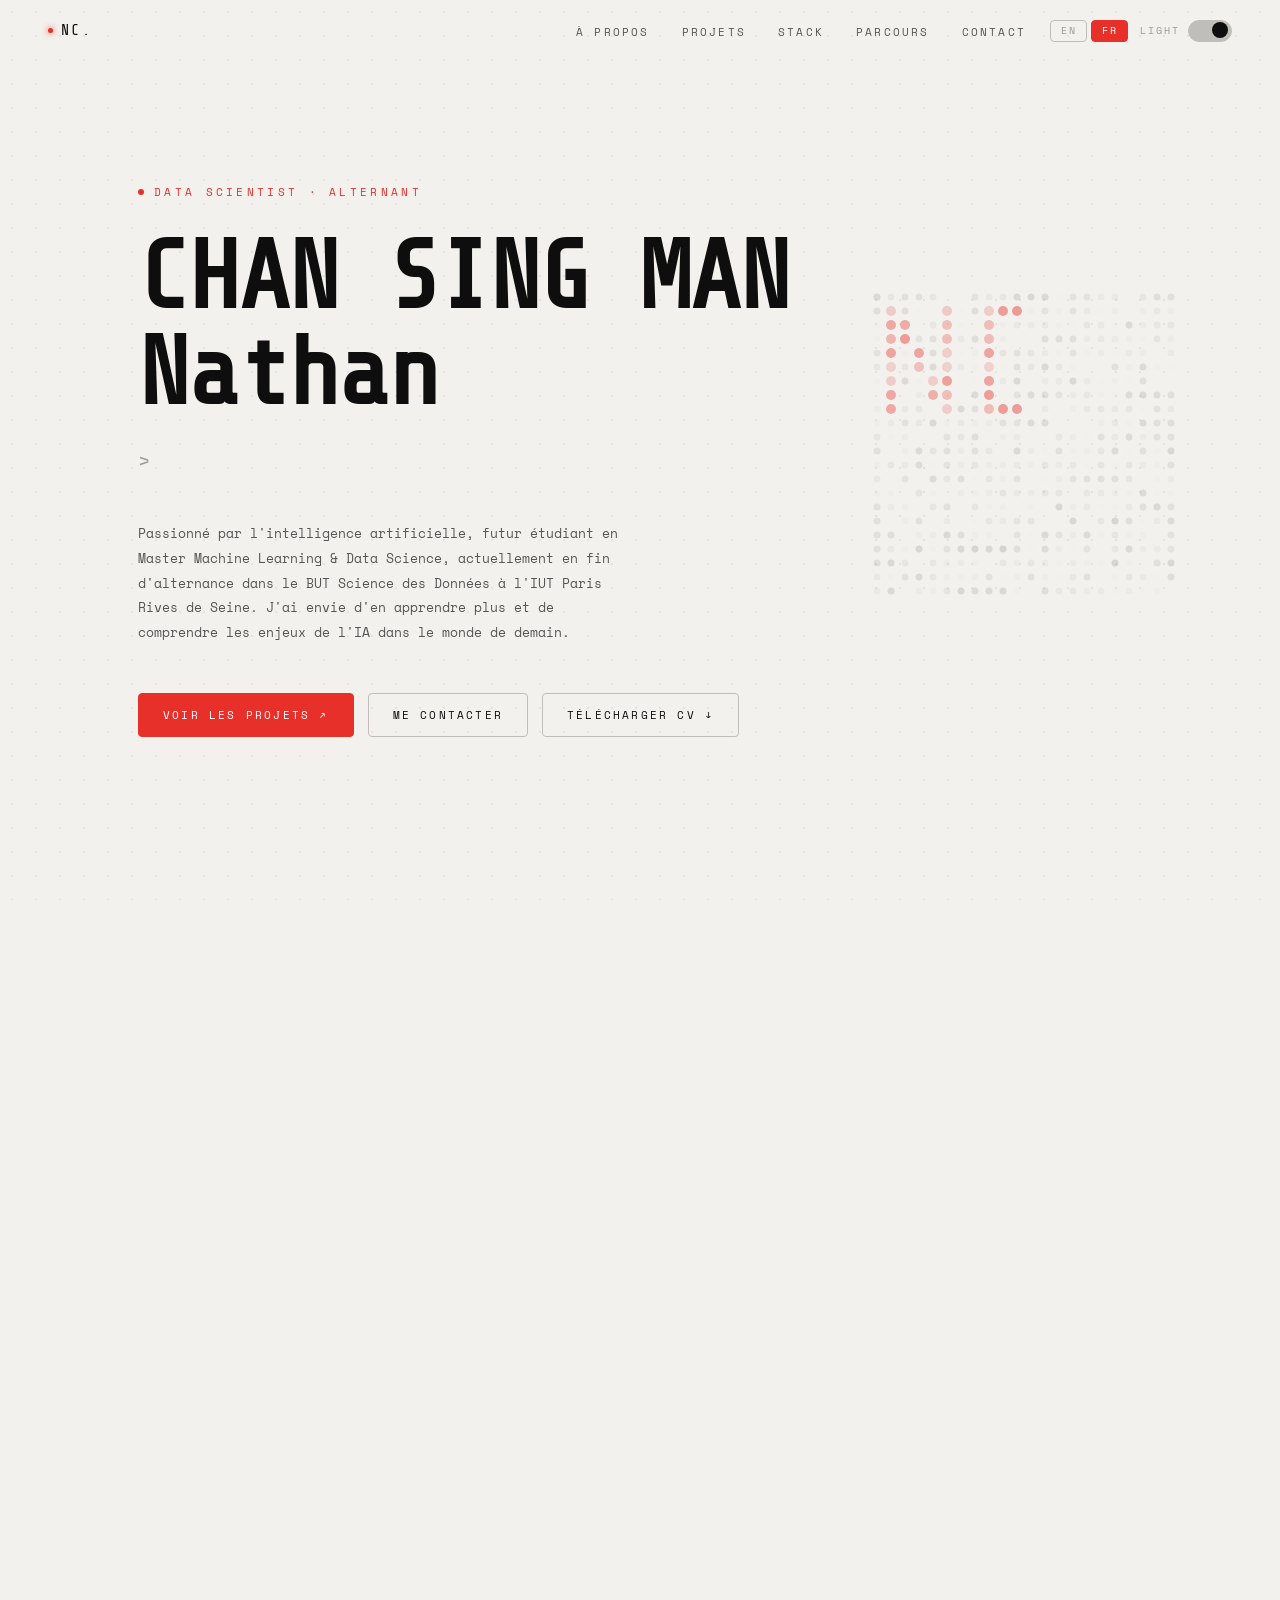
==== commit f163ade6: "ajout du francais" ====
--- a/index.html
+++ b/index.html
@@ -1603,8 +1603,10 @@
   // Update lang buttons
   document.getElementById('btnEN').classList.toggle('active', lang === 'en');
   document.getElementById('btnFR').classList.toggle('active', lang === 'fr');
-  document.getElementById('btnEN2').classList.toggle('active', lang === 'en');
-  document.getElementById('btnFR2').classList.toggle('active', lang === 'fr');
+  const btnEN2 = document.getElementById('btnEN2');
+  const btnFR2 = document.getElementById('btnFR2');
+  if (btnEN2) btnEN2.classList.toggle('active', lang === 'en');
+  if (btnFR2) btnFR2.classList.toggle('active', lang === 'fr');
   // Update typewriter words
   currentWords = lang === 'en' ? wordsEN : wordsFR;
   // Update document lang
@@ -1920,6 +1922,7 @@
   page.scrollTop = 0;
   setLang(currentLang);
 }
+setLang(currentLang);
 function closeAllProjects() {
   const page = document.getElementById('allProjectsPage');
   page.style.display = 'none';
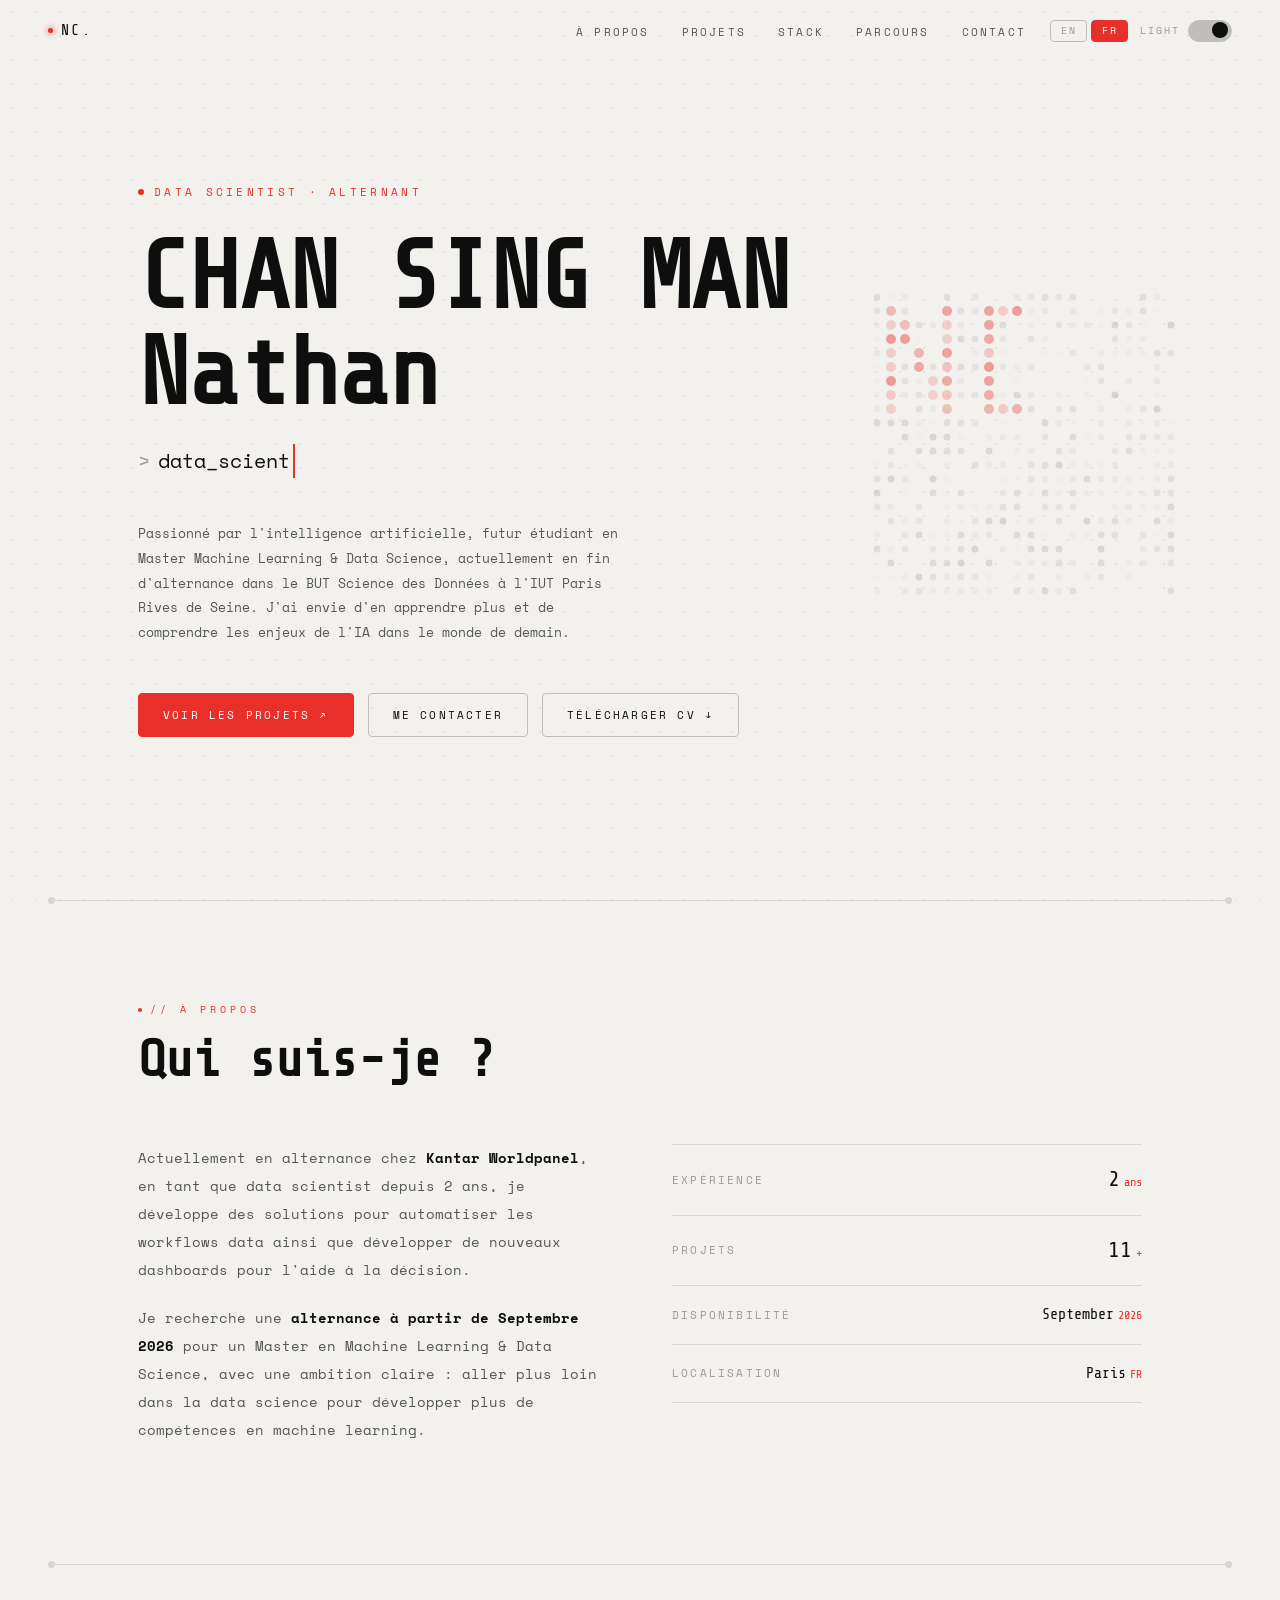
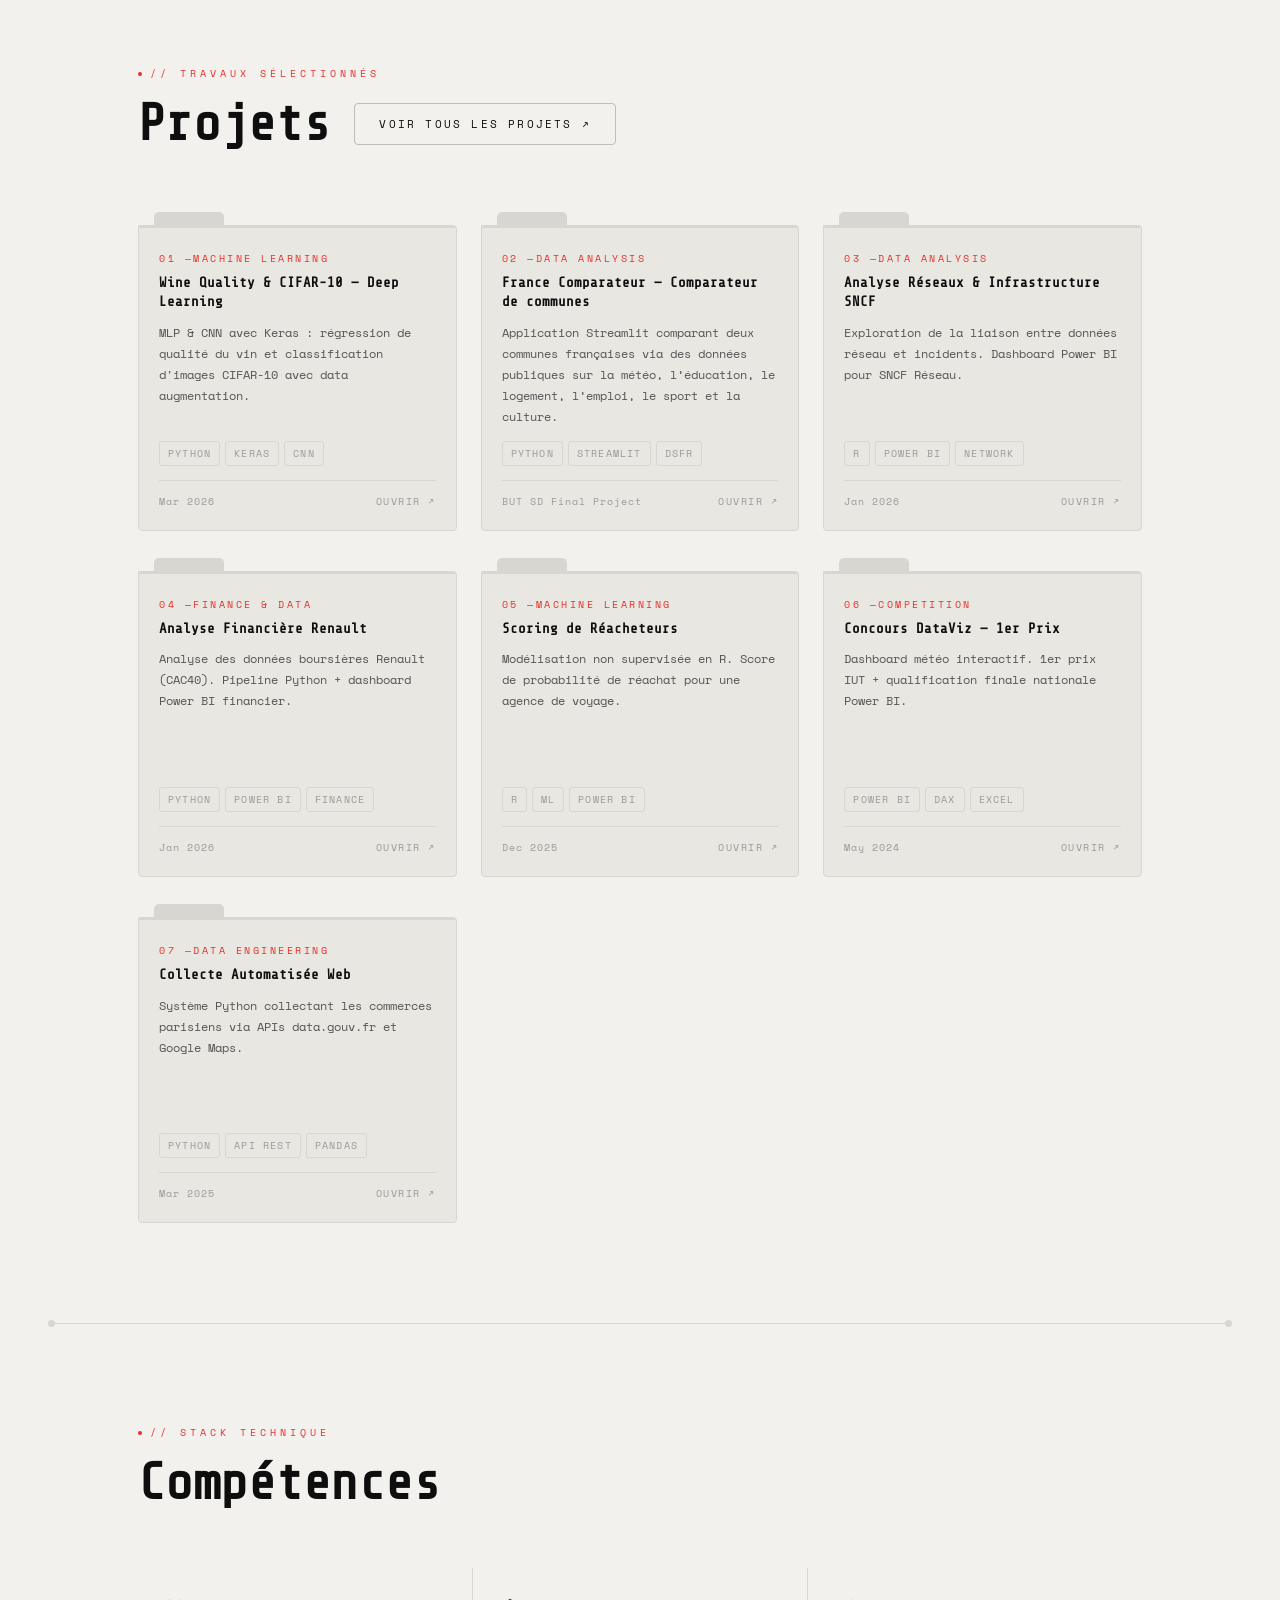
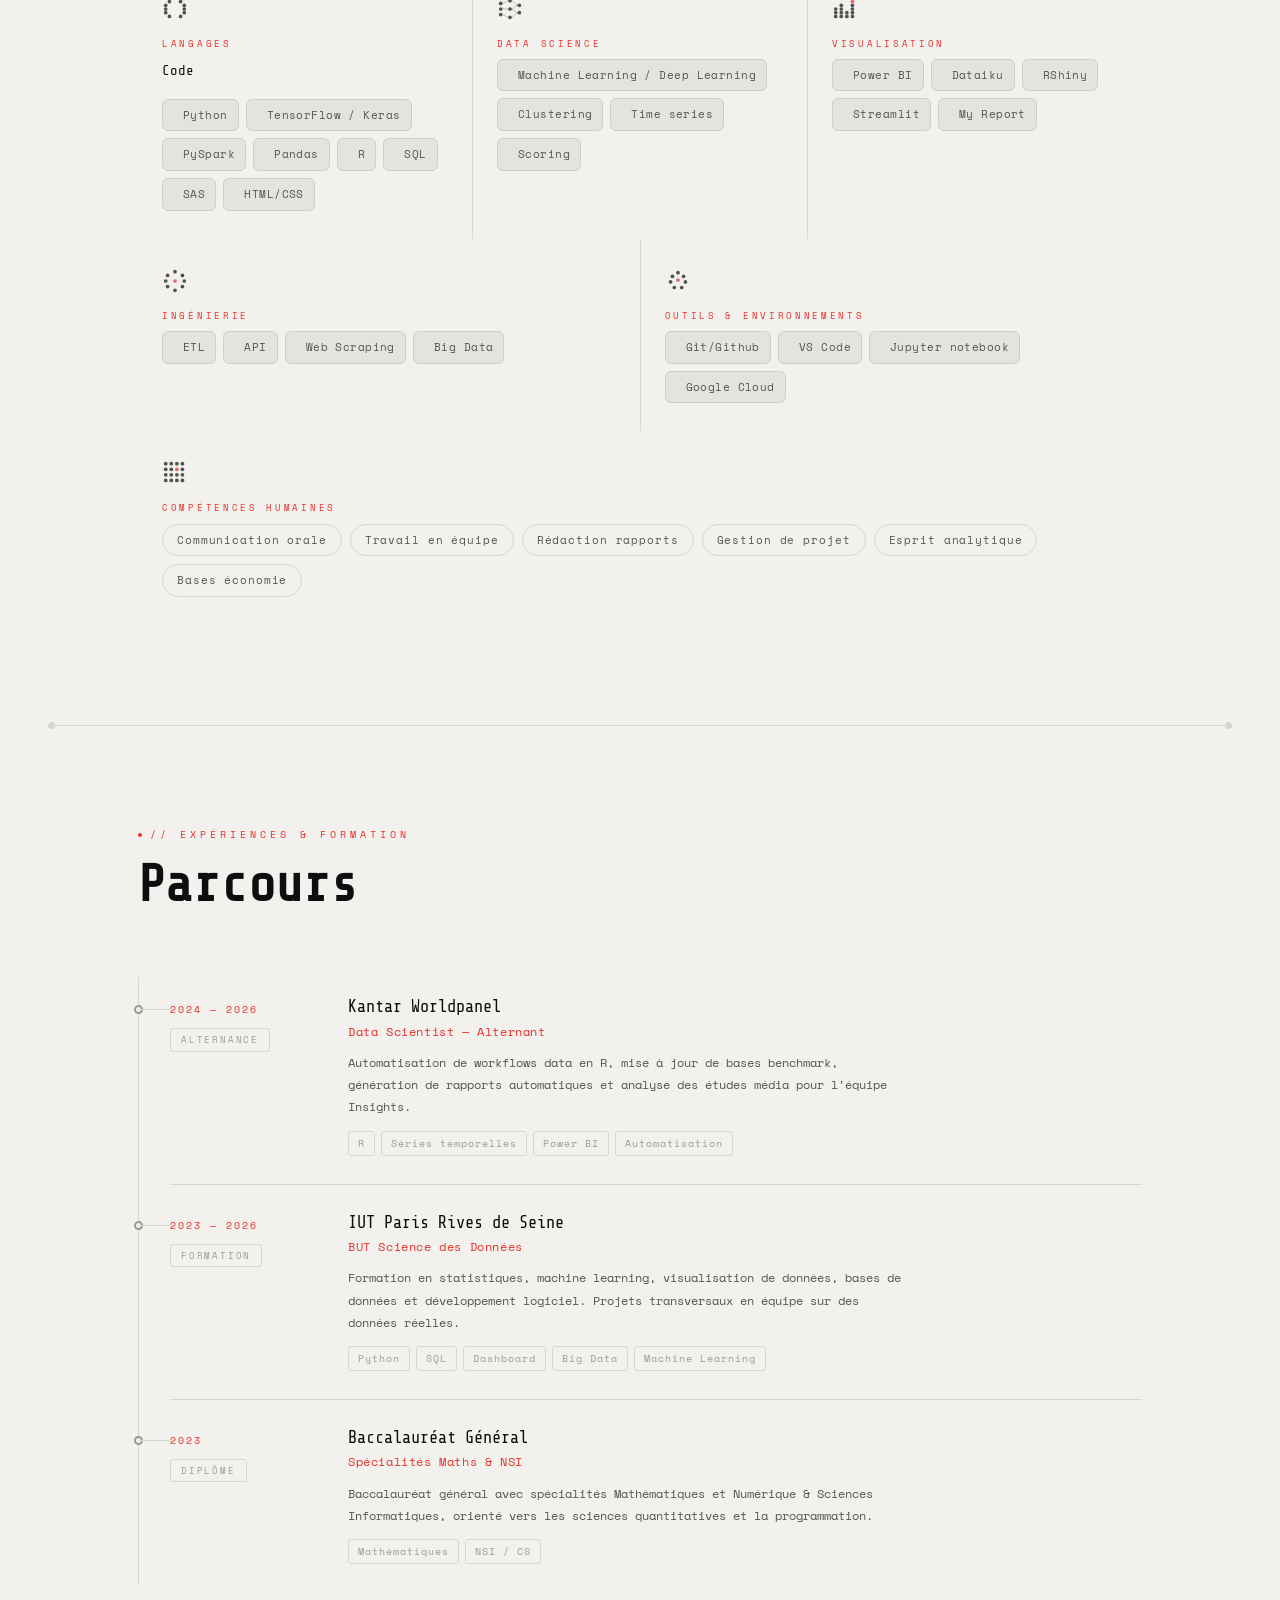
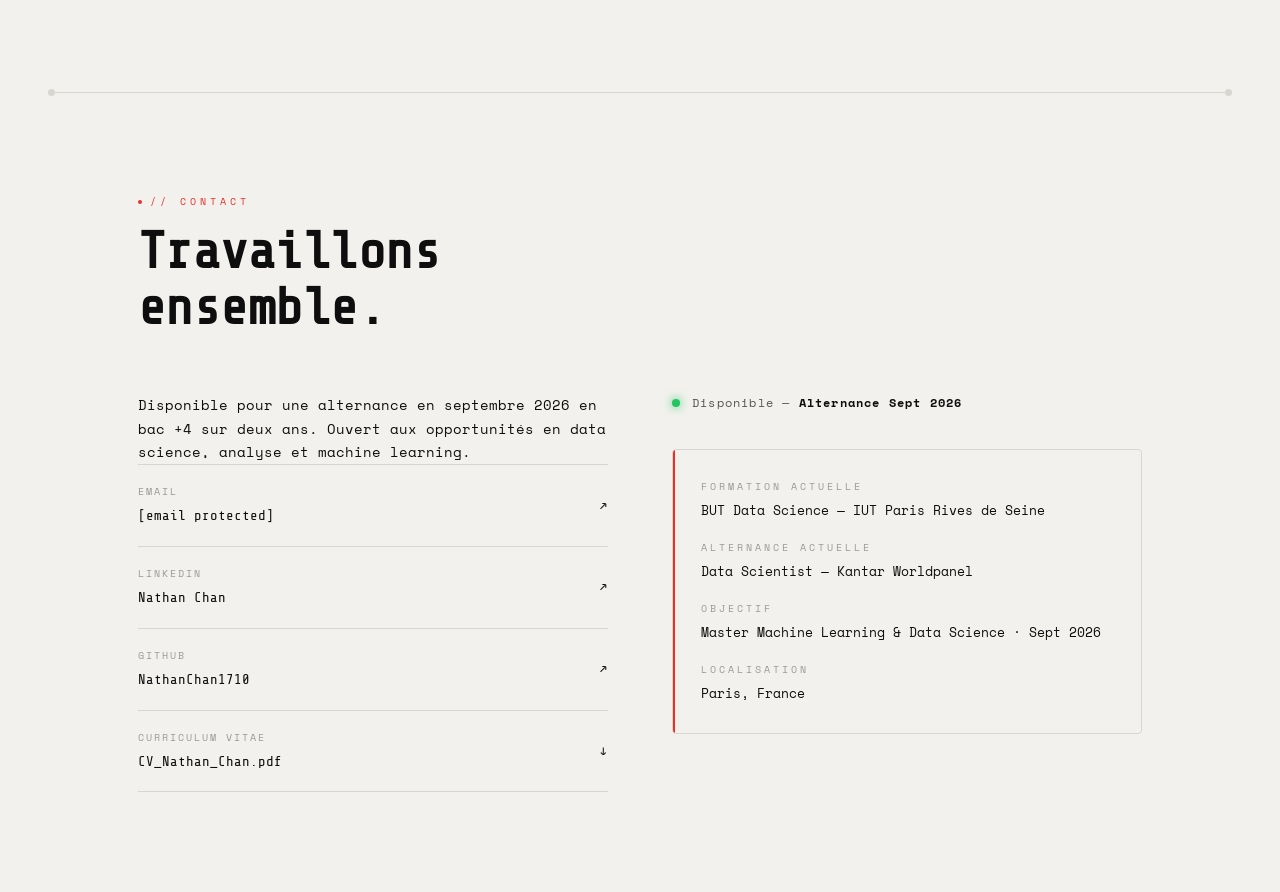
==== commit bc75fab1: "ajout du francais" ====
--- a/index.html
+++ b/index.html
@@ -1922,7 +1922,6 @@
   page.scrollTop = 0;
   setLang(currentLang);
 }
-setLang(currentLang);
 function closeAllProjects() {
   const page = document.getElementById('allProjectsPage');
   page.style.display = 'none';
@@ -2102,7 +2101,7 @@
 /* ── TYPEWRITER ── */
 const wordsEN = ['data_scientist()','machine_learning()','data_viz()'];
 const wordsFR = ['data_scientist()','machine_learning()','data_viz()'];
-let currentWords = wordsEN;
+let currentWords = currentLang === 'en' ? wordsEN : wordsFR;
 let wi=0, ci=0, deleting=false;
 const tw = document.getElementById('typewriter');
 function type() {
@@ -2117,6 +2116,7 @@
     setTimeout(type, 35);
   }
 }
+setLang(currentLang);
 setTimeout(type, 1400);
 
 /* ── SCROLL REVEAL ── */
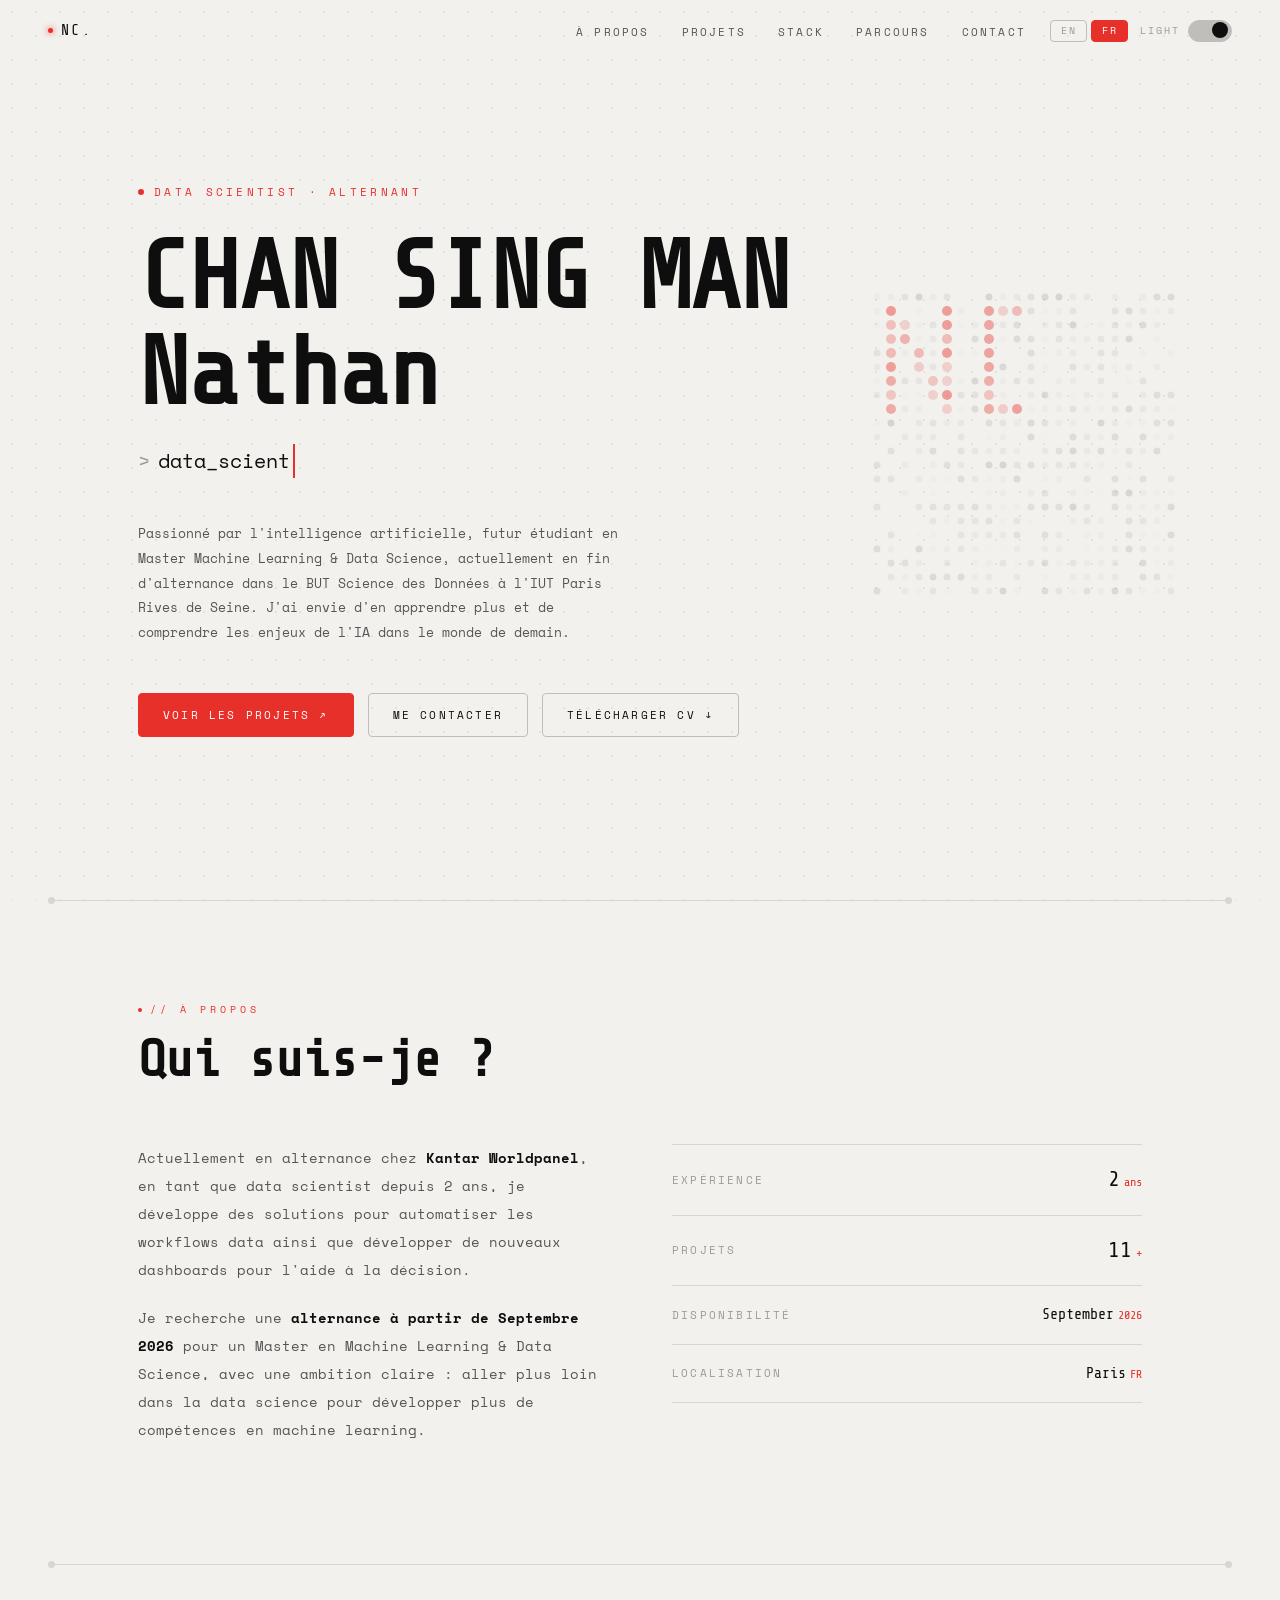
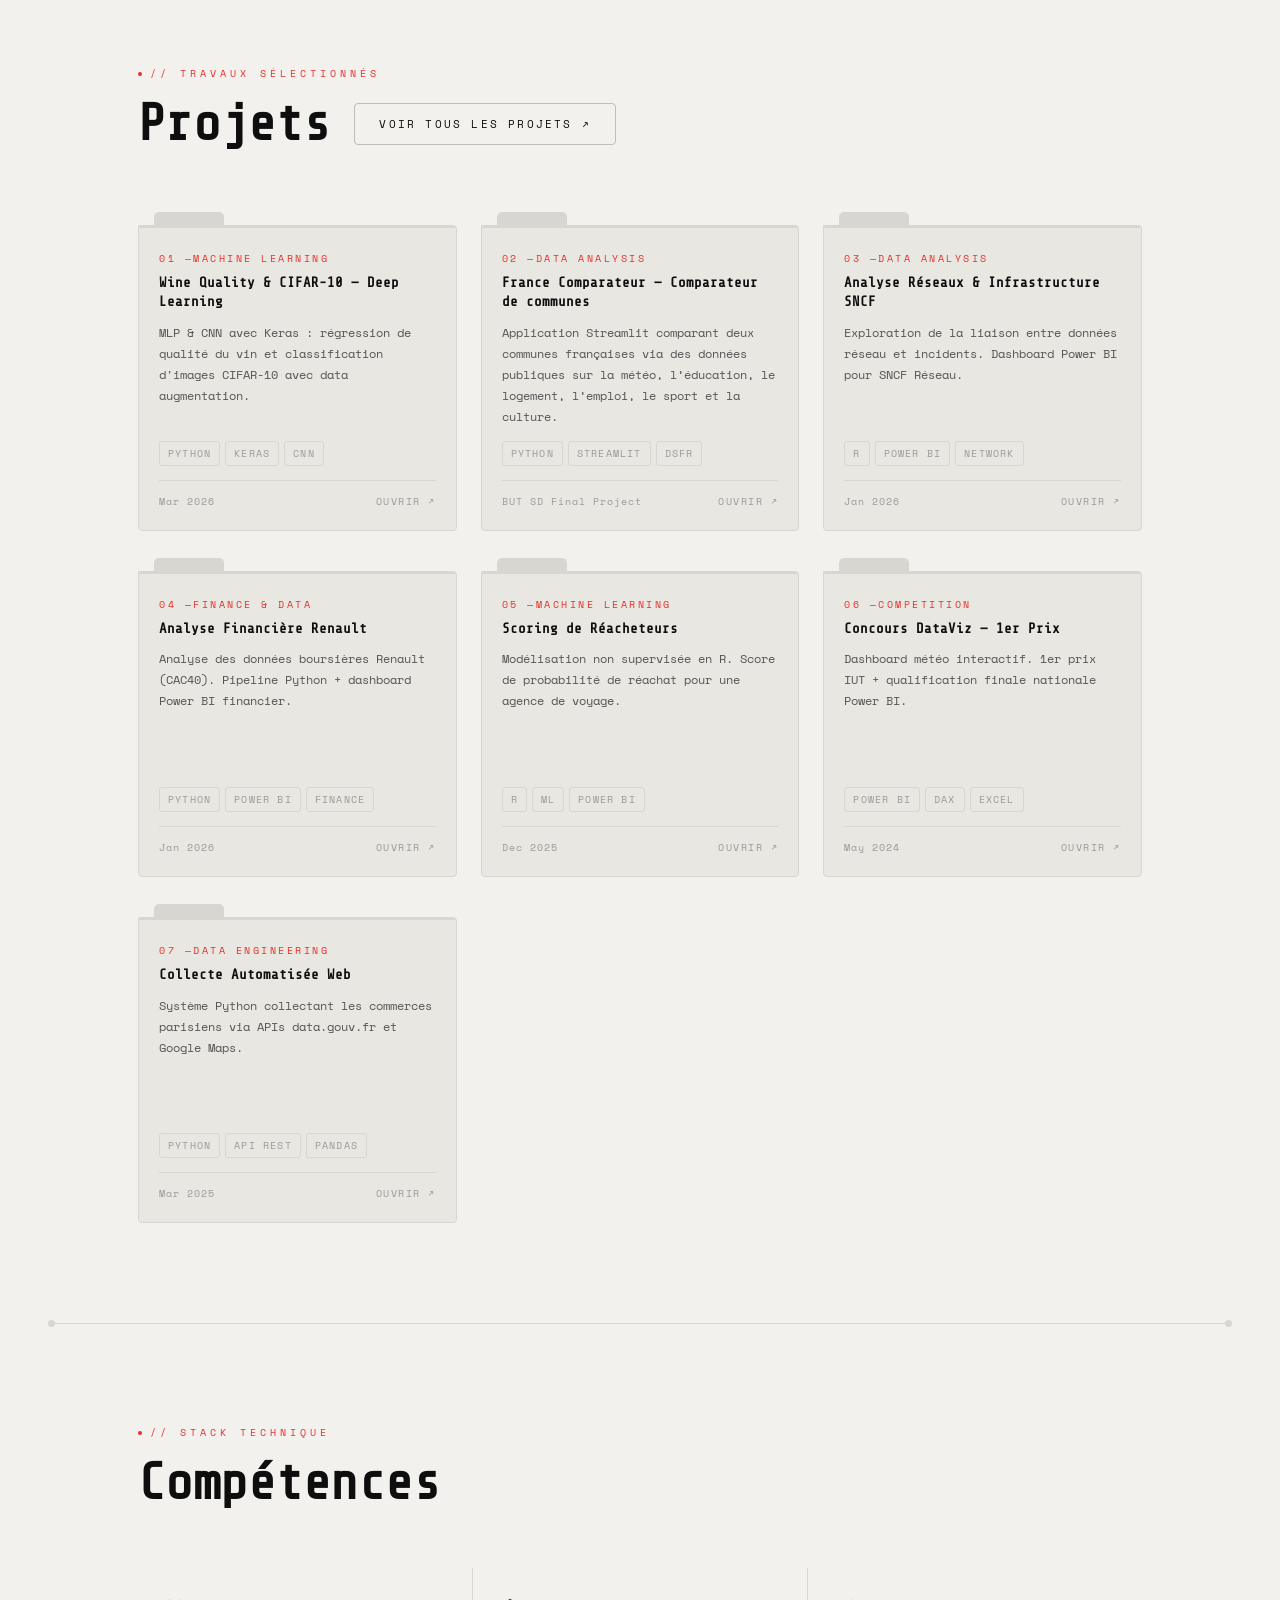
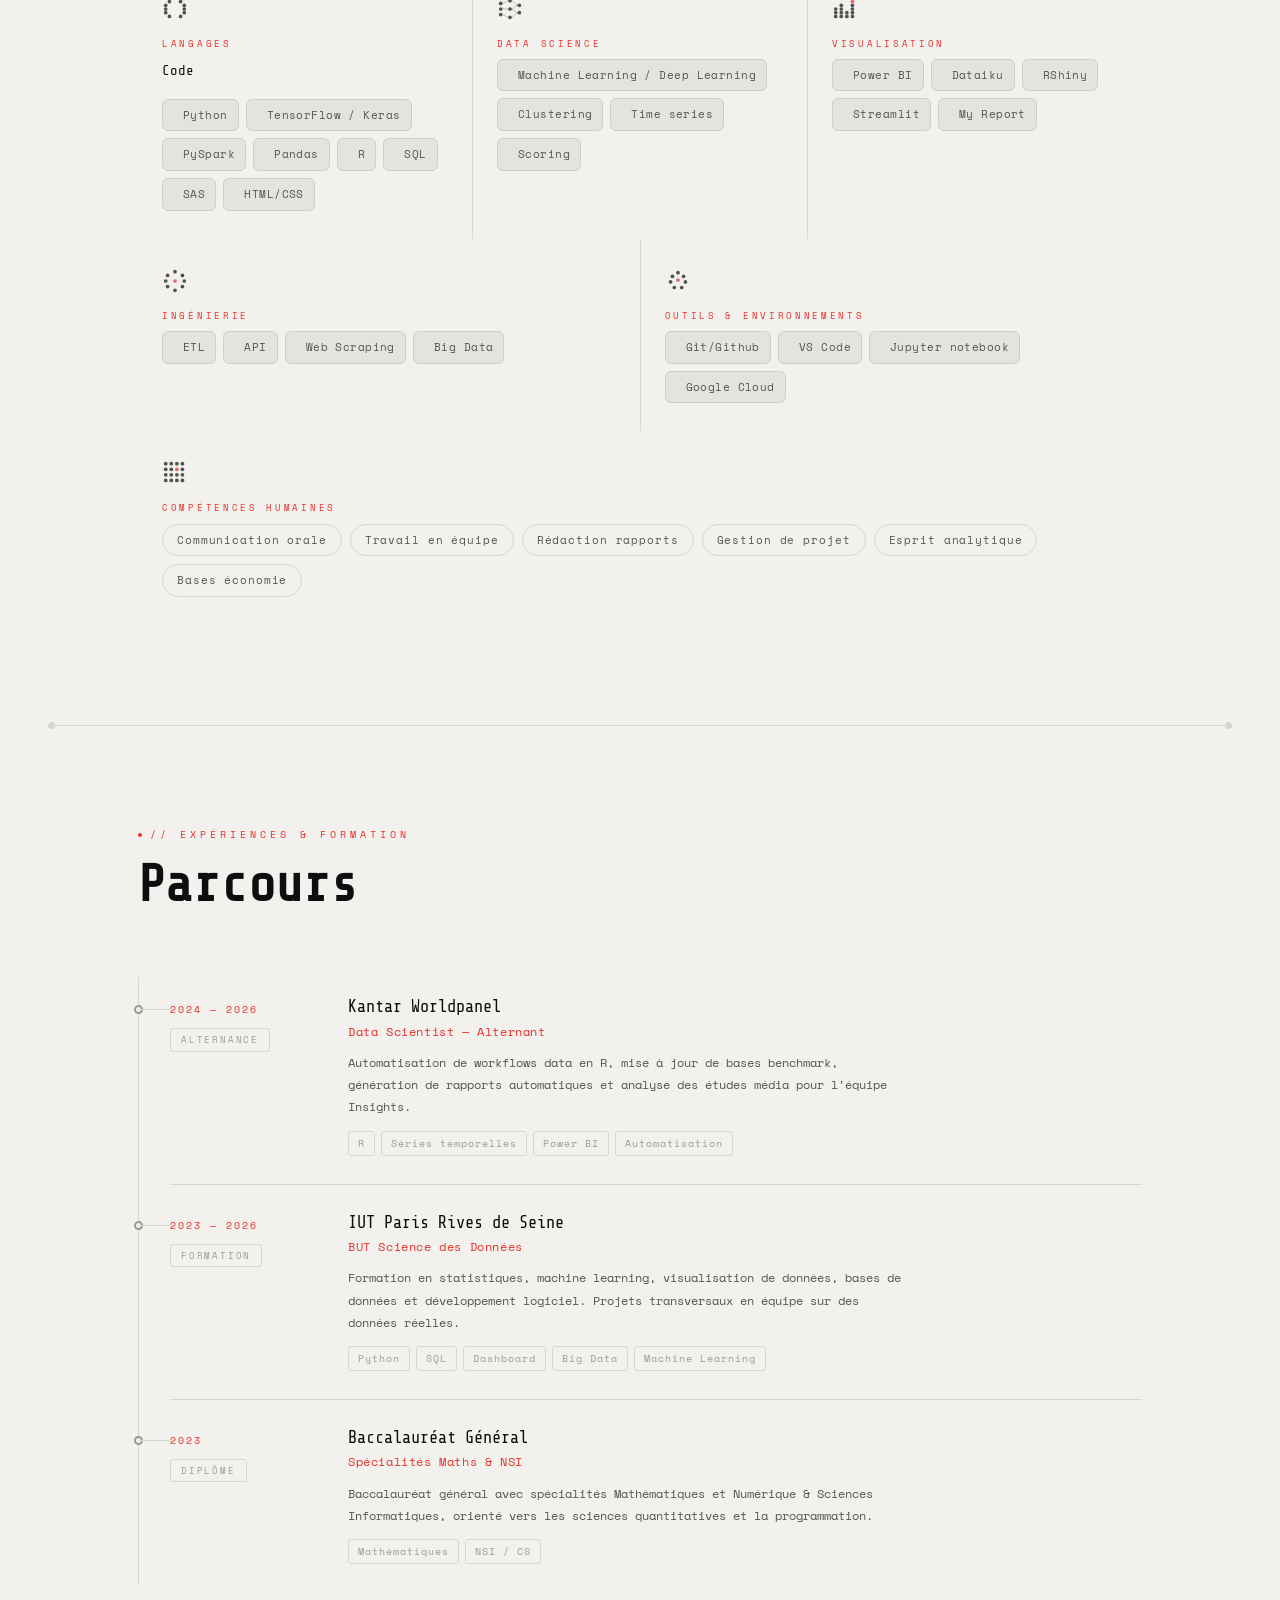
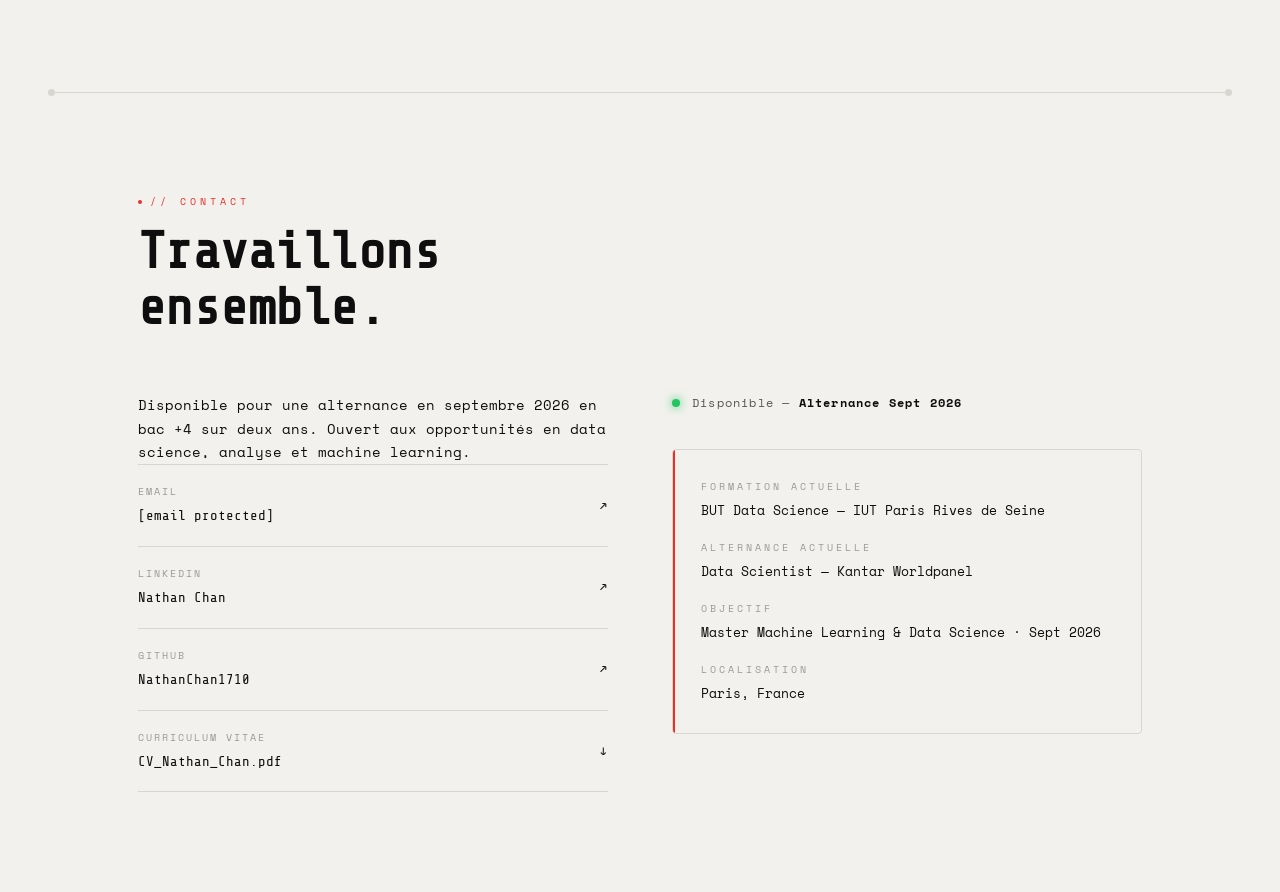
==== commit 1f4c9956: "ajout du francais" ====
--- a/index.html
+++ b/index.html
@@ -561,6 +561,12 @@
       aspect-ratio: 16 / 9;
       overflow: hidden;
       flex-shrink: 0;
+      display: flex;
+      align-items: center;
+      justify-content: center;
+      background: rgba(0, 0, 0, 0.04);
+      border: 1px solid var(--border);
+      border-radius: 6px;
     }
     .fm-img-stack:has(.fm-img-item:only-child) .fm-img-item {
       aspect-ratio: unset;
@@ -568,7 +574,8 @@
     }
     .fm-img-item img {
       width: 100%; height: 100%;
-      object-fit: cover; display: block;
+      object-fit: contain; display: block;
+      background: transparent;
     }
     .fm-img-item .fm-img-placeholder {
       display: flex; flex-direction: column; align-items: center; justify-content: center;
@@ -846,7 +853,15 @@
         margin-top: 24px; padding-top: 16px;
         border-top: 1px solid var(--border);
       }
-      .fm-mobile-images img { width: 100%; border-radius: 6px; display: block; }
+      .fm-mobile-images img {
+        width: 100%;
+        max-height: 60vh;
+        object-fit: contain;
+        border-radius: 6px;
+        display: block;
+        background: rgba(0, 0, 0, 0.04);
+        border: 1px solid var(--border);
+      }
     }
 
   </style>
